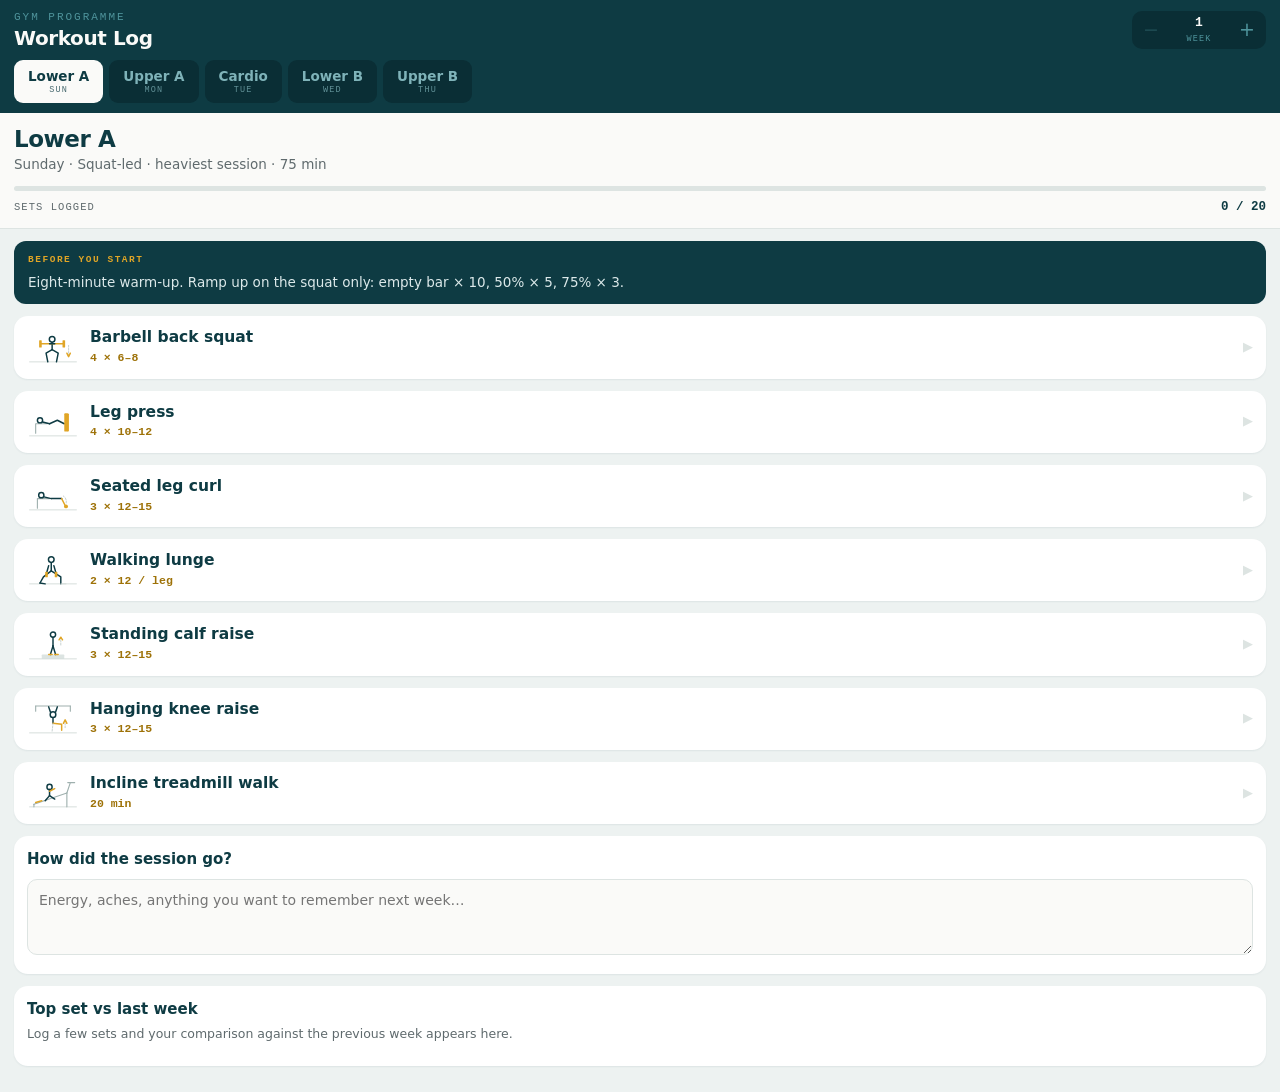
==== index.html @ a0405910 "Rename workout-log.html to index.html" ====
<!DOCTYPE html>
<html lang="en-GB">
<head>
<meta charset="utf-8">
<meta name="viewport" content="width=device-width,initial-scale=1,viewport-fit=cover,maximum-scale=1">
<meta name="theme-color" content="#0E3B43">
<title>Workout Log</title>
<style>
:root{
  --petrol:#0E3B43; --deep:#0A2E35; --mid:#1C5C66; --lt:#4F949C;
  --amber:#E0A526; --amberdp:#9E7208;
  --ink:#161A19; --slate:#5F6A6D; --paper:#FAFAF8; --card:#FFFFFF;
  --wash:#EDF2F1; --rule:#DDE4E2;
  --mono:ui-monospace,"SF Mono",Menlo,Consolas,monospace;
  --sans:system-ui,-apple-system,"Segoe UI",Roboto,sans-serif;
}
*{box-sizing:border-box;-webkit-tap-highlight-color:transparent}
html,body{margin:0;padding:0}
body{
  font-family:var(--sans); background:var(--wash); color:var(--ink);
  font-size:16px; line-height:1.45;
  padding-bottom:env(safe-area-inset-bottom);
}
button,input,textarea,select{font-family:inherit;font-size:inherit;color:inherit}
button{border:none;background:none;cursor:pointer}
:focus-visible{outline:2.5px solid var(--amber);outline-offset:2px;border-radius:4px}

/* ── top bar ───────────────────────────────────── */
.top{
  position:sticky;top:0;z-index:40;background:var(--petrol);color:var(--paper);
  padding:calc(env(safe-area-inset-top) + 10px) 14px 0;
}
.tr{display:flex;align-items:center;gap:10px;padding-bottom:10px}
.brand{flex:1;min-width:0}
.b1{font-size:11px;letter-spacing:.18em;text-transform:uppercase;color:var(--lt);font-family:var(--mono)}
.b2{font-weight:700;font-size:20px;letter-spacing:-.02em;line-height:1.15;margin-top:1px}
.wk{display:flex;align-items:center;gap:2px;background:var(--deep);border-radius:10px;padding:3px}
.wk button{width:32px;height:32px;color:var(--lt);font-size:19px;line-height:1;border-radius:7px}
.wk button:active{background:#123f47}
.wk button[disabled]{opacity:.28}
.wkn{min-width:60px;text-align:center;font-family:var(--mono);font-size:13px;font-weight:600;color:var(--paper)}
.wkn small{display:block;font-size:8.5px;letter-spacing:.14em;color:var(--lt);font-weight:400}

/* ── day tabs ──────────────────────────────────── */
.tabs{display:flex;gap:6px;overflow-x:auto;padding:0 0 10px;scrollbar-width:none}
.tabs::-webkit-scrollbar{display:none}
.tab{
  flex:0 0 auto;padding:8px 14px;border-radius:9px;background:var(--deep);
  color:#7FB3B9;font-size:13.5px;font-weight:600;white-space:nowrap;position:relative;
}
.tab .td{display:block;font-family:var(--mono);font-size:8.5px;letter-spacing:.14em;
  text-transform:uppercase;opacity:.75;font-weight:400;margin-top:1px}
.tab.on{background:var(--paper);color:var(--petrol)}
.tab .dot{position:absolute;top:6px;right:7px;width:6px;height:6px;border-radius:50%;background:var(--amber);display:none}
.tab.done .dot{display:block}
.tab.on.done .dot{background:var(--amberdp)}

/* ── session header ────────────────────────────── */
.shead{background:var(--paper);padding:14px 14px 12px;border-bottom:1px solid var(--rule)}
.sh1{font-weight:700;font-size:23px;letter-spacing:-.02em;color:var(--petrol);line-height:1.1}
.sh2{font-size:13.5px;color:var(--slate);margin-top:3px}
.bar{height:5px;background:var(--rule);border-radius:3px;margin-top:11px;overflow:hidden}
.bar i{display:block;height:100%;background:var(--amber);width:0;border-radius:3px;
  transition:width .3s ease}
.brow{display:flex;justify-content:space-between;align-items:baseline;margin-top:7px}
.bl{font-family:var(--mono);font-size:10.5px;letter-spacing:.1em;color:var(--slate);text-transform:uppercase}
.bv{font-family:var(--mono);font-size:12.5px;font-weight:600;color:var(--petrol)}

/* ── coach note ────────────────────────────────── */
.coach{margin:12px 14px 0;background:var(--petrol);color:#DCE9EA;border-radius:12px;
  padding:12px 14px;font-size:13.5px;line-height:1.5}
.coach b{display:block;font-family:var(--mono);font-size:9.5px;letter-spacing:.16em;
  text-transform:uppercase;color:var(--amber);margin-bottom:5px;font-weight:600}

/* ── exercise card ─────────────────────────────── */
.wrap{padding:12px 14px 26px}
.ex{background:var(--card);border-radius:14px;margin-bottom:12px;overflow:hidden;
  box-shadow:0 1px 2px rgba(14,59,67,.07)}
.exh{display:flex;align-items:center;gap:11px;padding:12px 13px}
.pic{flex:0 0 52px;height:36px}
.pic svg{width:52px;height:36px;display:block}
.exi{flex:1;min-width:0}
.exn{font-weight:600;font-size:15.5px;color:var(--petrol);line-height:1.2}
.exp{font-family:var(--mono);font-size:11.5px;color:var(--amberdp);margin-top:3px;font-weight:600}
.chev{flex:0 0 26px;text-align:right;color:var(--rule);font-size:13px;transition:transform .2s}
.ex.open .chev{transform:rotate(90deg);color:var(--lt)}
.exb{display:none;padding:0 13px 13px}
.ex.open .exb{display:block}
.cue{font-size:13px;color:var(--slate);line-height:1.45;padding:0 0 11px;
  border-top:1px solid var(--wash);padding-top:10px}

/* ── set rows ──────────────────────────────────── */
.set{display:flex;align-items:center;gap:8px;padding:5px 0}
.sn{flex:0 0 26px;font-family:var(--mono);font-size:12px;font-weight:600;color:var(--slate)}
.fld{flex:1;position:relative}
.fld input{
  width:100%;height:46px;border:1.5px solid var(--rule);border-radius:10px;
  background:var(--paper);padding:14px 8px 3px;font-family:var(--mono);
  font-size:17px;font-weight:600;text-align:center;color:var(--ink);
}
.fld input::placeholder{color:#BFC9C7;font-weight:400}
.fld input:focus{border-color:var(--mid);background:#fff;outline:none}
.fld label{position:absolute;top:4px;left:0;right:0;text-align:center;
  font-family:var(--mono);font-size:8.5px;letter-spacing:.13em;color:var(--slate);
  text-transform:uppercase;pointer-events:none}
.set.filled .fld input{border-color:var(--mid);background:#fff}
.tick{flex:0 0 30px;height:30px;border-radius:50%;border:1.5px solid var(--rule);
  display:flex;align-items:center;justify-content:center;font-size:14px;color:transparent}
.set.filled .tick{background:var(--amber);border-color:var(--amber);color:#4A3405}
.prev{font-family:var(--mono);font-size:10.5px;color:var(--slate);
  padding:2px 0 8px 34px;letter-spacing:.03em}
.prev span{color:var(--amberdp);font-weight:600}

/* ── per-exercise note ─────────────────────────── */
.note textarea{
  width:100%;min-height:44px;border:1.5px solid var(--rule);border-radius:10px;
  background:var(--paper);padding:9px 11px;font-size:14px;resize:vertical;line-height:1.4;
}
.note textarea:focus{border-color:var(--mid);background:#fff;outline:none}
.nlab{font-family:var(--mono);font-size:9px;letter-spacing:.14em;text-transform:uppercase;
  color:var(--slate);margin:9px 0 5px}

/* ── rest timer ────────────────────────────────── */
.rest{display:flex;align-items:center;gap:9px;margin-top:10px}
.rest button{
  flex:1;height:42px;border-radius:10px;background:var(--wash);color:var(--petrol);
  font-family:var(--mono);font-size:12.5px;font-weight:600;letter-spacing:.06em;
  display:flex;align-items:center;justify-content:center;gap:7px;
}
.rest button:active{background:var(--rule)}
.rest button.run{background:var(--petrol);color:var(--amber)}

/* ── session note ──────────────────────────────── */
.snote{background:var(--card);border-radius:14px;padding:13px;box-shadow:0 1px 2px rgba(14,59,67,.07)}
.snote h3{margin:0 0 8px;font-size:15px;font-weight:600;color:var(--petrol)}
.snote textarea{width:100%;min-height:76px;border:1.5px solid var(--rule);border-radius:10px;
  background:var(--paper);padding:10px 11px;font-size:14px;resize:vertical;line-height:1.45}
.snote textarea:focus{border-color:var(--mid);background:#fff;outline:none}

/* ── history ───────────────────────────────────── */
.hist{background:var(--card);border-radius:14px;padding:13px;margin-top:12px;
  box-shadow:0 1px 2px rgba(14,59,67,.07)}
.hist h3{margin:0 0 4px;font-size:15px;font-weight:600;color:var(--petrol)}
.hist p{margin:0 0 10px;font-size:12.5px;color:var(--slate)}
.hrow{display:flex;align-items:center;gap:9px;padding:7px 0;border-top:1px solid var(--wash);
  font-size:13.5px}
.hrow b{flex:1;font-weight:600;color:var(--petrol);font-size:13.5px}
.hv{font-family:var(--mono);font-size:12.5px;font-weight:600;color:var(--ink)}
.hd{font-family:var(--mono);font-size:10.5px;color:var(--slate);flex:0 0 44px;text-align:right}
.up{color:#1E7A3E}.down{color:#A8323C}

/* ── toast + status ────────────────────────────── */
.toast{position:fixed;left:50%;transform:translateX(-50%) translateY(80px);
  bottom:calc(env(safe-area-inset-bottom) + 18px);background:var(--petrol);color:var(--paper);
  padding:10px 18px;border-radius:22px;font-size:13.5px;font-weight:500;z-index:90;
  opacity:0;transition:transform .25s,opacity .25s;pointer-events:none;
  box-shadow:0 4px 16px rgba(10,46,53,.28)}
.toast.on{transform:translateX(-50%) translateY(0);opacity:1}
.err{background:#8C2B33}

.empty{text-align:center;padding:26px 16px;color:var(--slate);font-size:13.5px}
.spin{display:inline-block;width:15px;height:15px;border:2px solid var(--rule);
  border-top-color:var(--mid);border-radius:50%;animation:sp .7s linear infinite;
  vertical-align:-3px;margin-right:7px}
@keyframes sp{to{transform:rotate(360deg)}}
@media (prefers-reduced-motion:reduce){*{animation:none!important;transition:none!important}}
</style>
</head>
<body>

<div class="top">
  <div class="tr">
    <div class="brand">
      <div class="b1">Gym Programme</div>
      <div class="b2">Workout Log</div>
    </div>
    <div class="wk">
      <button id="wkDown" aria-label="Previous week">−</button>
      <div class="wkn"><span id="wkNum">1</span><small>WEEK</small></div>
      <button id="wkUp" aria-label="Next week">+</button>
    </div>
  </div>
  <div class="tabs" id="tabs"></div>
</div>

<div class="shead">
  <div class="sh1" id="shTitle">—</div>
  <div class="sh2" id="shSub"></div>
  <div class="bar"><i id="barFill"></i></div>
  <div class="brow"><span class="bl" id="barLab">Sets logged</span><span class="bv" id="barVal">0 / 0</span></div>
</div>

<div class="coach" id="coach"><b>Before you start</b><span id="coachTxt"></span></div>

<div class="wrap">
  <div id="list"><div class="empty"><span class="spin"></span>Loading your log…</div></div>
  <div class="snote">
    <h3>How did the session go?</h3>
    <textarea id="sessNote" placeholder="Energy, aches, anything you want to remember next week…"></textarea>
  </div>
  <div class="hist" id="hist"></div>
</div>

<div class="toast" id="toast"></div>

<script>
const DATA = {"days": [{"id": "lowerA", "tab": "Lower A", "day": "Sunday", "sub": "Squat-led \u00b7 heaviest session", "mins": 75, "ex": [["back_squat", "Barbell back squat", "4 \u00d7 6\u20138", 4, 150, "Bar on rear shoulders. Brace before you unrack. Two seconds down."], ["leg_press", "Leg press", "4 \u00d7 10\u201312", 4, 120, "Feet mid-platform. Lower back stays on the pad."], ["seated_leg_curl", "Seated leg curl", "3 \u00d7 12\u201315", 3, 75, "Squeeze at the bottom, three seconds back."], ["walking_lunge", "Walking lunge", "2 \u00d7 12 / leg", 2, 90, "Long stride, push through the front heel."], ["standing_calf", "Standing calf raise", "3 \u00d7 12\u201315", 3, 60, "Full stretch, two-second pause at the top."], ["hanging_knee", "Hanging knee raise", "3 \u00d7 12\u201315", 3, 60, "No swinging. Curl the pelvis up."], ["treadmill", "Incline treadmill walk", "20 min", 1, 0, "5.5 km/h at 10\u201312%. Hands off the rails."]], "notes": "Eight-minute warm-up. Ramp up on the squat only: empty bar \u00d7 10, 50% \u00d7 5, 75% \u00d7 3."}, {"id": "upperA", "tab": "Upper A", "day": "Monday", "sub": "Horizontal press and pull", "mins": 70, "ex": [["bench_press", "Barbell bench press", "4 \u00d7 6\u20138", 4, 150, "Shoulder blades back and down. Bar to the lower chest."], ["chest_row", "Chest-supported row", "4 \u00d7 8\u201310", 4, 120, "Chest stays on the pad. Pull to the lower ribs."], ["lat_pulldown", "Lat pulldown", "3 \u00d7 10\u201312", 3, 90, "Drive the elbows down and back."], ["db_press", "Seated dumbbell press", "3 \u00d7 10\u201312", 3, 90, "Back supported. No arching to get it up."], ["lateral_raise", "Dumbbell lateral raise", "3 \u00d7 12\u201315", 3, 60, "Light and slow. Stop at shoulder height."], ["pushdown", "Cable triceps pushdown", "3 \u00d7 12\u201315", 3, 60, "Elbows pinned to your sides."], ["ab_crunch", "Machine ab crunch", "3 \u00d7 15", 3, 60, "Curl the spine, do not hinge at the hips."], ["treadmill", "Incline treadmill walk", "20 min", 1, 0, "Same as every lifting day."]], "notes": "Warm the shoulders properly: band pull-aparts and dislocates before you touch the bar."}, {"id": "cardio", "tab": "Cardio", "day": "Tuesday", "sub": "No lifting \u00b7 keep it easy", "mins": 45, "ex": [["treadmill", "Incline walk \u2014 the default", "45 min", 1, 0, "5.5 km/h at 12%. Conversational the whole way."], ["stairs", "Stair climber", "30 min", 1, 0, "Steady. Use it when you are short of time."], ["bike", "Stationary bike", "45 min", 1, 0, "Gentlest on the joints."], ["rower", "Rowing intervals", "10 \u00d7 250 m", 10, 90, "Skip this one in weeks 5 and 8."], ["walk", "Indoor walking \u2014 fallback", "45 min", 1, 0, "If you cannot get to the gym, do not skip the day."]], "notes": "Log only the one you did. You should be able to hold a conversation throughout."}, {"id": "lowerB", "tab": "Lower B", "day": "Wednesday", "sub": "Machine-led \u00b7 easier on the back", "mins": 75, "ex": [["hack_squat", "Hack squat", "4 \u00d7 8\u201310", 4, 150, "Deep but controlled. Leg press if no hack squat."], ["back_extension", "45\u00b0 back extension", "3 \u00d7 12\u201315", 3, 120, "Hold a plate once bodyweight is easy."], ["pull_through", "Cable pull-through", "3 \u00d7 12\u201315", 3, 90, "Hips back, then snap forward. Your main hinge."], ["reverse_lunge", "Dumbbell reverse lunge", "3 \u00d7 10 / leg", 3, 90, "Step backwards. Easier on the knees."], ["leg_extension", "Leg extension", "3 \u00d7 12\u201315", 3, 75, "One-second pause at the top."], ["seated_calf", "Seated calf raise", "3 \u00d7 15\u201320", 3, 60, "Slow at both ends."], ["cable_crunch", "Cable crunch", "3 \u00d7 15", 3, 60, "Curl down. Do not pull with the arms."], ["treadmill", "Incline treadmill walk", "20 min", 1, 0, "Same protocol."]], "notes": "Exercises 2 and 3 carry all your hip-hinge work now. Do not skip them."}, {"id": "upperB", "tab": "Upper B", "day": "Thursday", "sub": "Vertical press and pull, plus arms", "mins": 70, "ex": [["ohp", "Standing overhead press", "4 \u00d7 6\u20138", 4, 150, "Glutes tight, ribs down. Head through at the top."], ["lat_pulldown", "Lat pulldown, wide grip", "4 \u00d7 8\u201310", 4, 120, "Wider than Monday. Full stretch at the top."], ["incline_press", "Incline dumbbell press", "3 \u00d7 10\u201312", 3, 90, "Bench at 30\u00b0, no steeper."], ["cable_row", "Seated cable row", "3 \u00d7 10\u201312", 3, 90, "Chest up, no rocking. Pull to the navel."], ["rear_delt", "Dumbbell rear delt fly", "3 \u00d7 15\u201320", 3, 60, "Light. The best thing here for a desk job."], ["db_curl", "Dumbbell curl", "3 \u00d7 10\u201312", 3, 60, "No swinging. Control the lowering."], ["hanging_knee", "Hanging knee raise", "3 \u00d7 12\u201315", 3, 60, "Straps if your grip fails first."], ["treadmill", "Incline treadmill walk", "20 min", 1, 0, "Last twenty minutes of the week."]], "notes": "The overhead press is the least forgiving lift here if you go into it cold."}], "glyphs": {"ab_crunch": "<svg viewBox=\"0 0 120 80\" xmlns=\"http://www.w3.org/2000/svg\" class=\"ill\"><style>.bd{fill:none;stroke:#0E3B43;stroke-width:3.4;stroke-linecap:round;stroke-linejoin:round}.am{fill:none;stroke:#E0A526;stroke-width:3.4;stroke-linecap:round;stroke-linejoin:round}.am-f{fill:#E0A526;stroke:none}.eq{fill:none;stroke:#9FB0AE;stroke-width:2.6;stroke-linecap:round;stroke-linejoin:round}.eq-f{fill:#DCE4E2;stroke:none}.gnd{fill:none;stroke:#CFD8D6;stroke-width:2;stroke-linecap:round}.dsh{fill:none;stroke:#B9C6C4;stroke-width:1.8;stroke-dasharray:4 3;stroke-linecap:round}</style><line x1=\"6\" y1=\"72\" x2=\"114\" y2=\"72\" class=\"gnd\"/>\n<path d=\"M30 72 L30 50 L58 50\" class=\"eq\"/>\n<path d=\"M30 50 L30 22\" class=\"eq\"/>\n<rect x=\"24\" y=\"18\" width=\"24\" height=\"8\" rx=\"2\" class=\"eq-f\"/>\n<circle cx=\"46\" cy=\"36\" r=\"6.5\" class=\"bd\"/>\n<path d=\"M46 26 L44 22\" class=\"bd\"/>\n<path d=\"M50 41 L62 50\" class=\"bd\"/>\n<path d=\"M62 50 L80 50 L80 68\" class=\"bd\"/>\n<path d=\"M64 28 A22 22 0 0 1 54 46\" class=\"dsh\"/>\n<path d=\"M58 24 L62 30 L56 32\" class=\"am\"/></svg>", "back_extension": "<svg viewBox=\"0 0 120 80\" xmlns=\"http://www.w3.org/2000/svg\" class=\"ill\"><style>.bd{fill:none;stroke:#0E3B43;stroke-width:3.4;stroke-linecap:round;stroke-linejoin:round}.am{fill:none;stroke:#E0A526;stroke-width:3.4;stroke-linecap:round;stroke-linejoin:round}.am-f{fill:#E0A526;stroke:none}.eq{fill:none;stroke:#9FB0AE;stroke-width:2.6;stroke-linecap:round;stroke-linejoin:round}.eq-f{fill:#DCE4E2;stroke:none}.gnd{fill:none;stroke:#CFD8D6;stroke-width:2;stroke-linecap:round}.dsh{fill:none;stroke:#B9C6C4;stroke-width:1.8;stroke-dasharray:4 3;stroke-linecap:round}</style><line x1=\"6\" y1=\"72\" x2=\"114\" y2=\"72\" class=\"gnd\"/>\n<path d=\"M40 70 L40 48\" class=\"eq\"/><path d=\"M74 70 L74 40\" class=\"eq\"/>\n<rect x=\"64\" y=\"34\" width=\"20\" height=\"8\" rx=\"2\" class=\"eq-f\"/>\n<path d=\"M36 46 L44 46\" class=\"eq\"/>\n<circle cx=\"26\" cy=\"52\" r=\"6\" class=\"bd\"/>\n<path d=\"M32 50 L60 40 L80 34\" class=\"bd\"/>\n<path d=\"M80 34 L92 52 L92 68\" class=\"bd\"/>\n<path d=\"M30 62 A26 20 0 0 1 62 42\" class=\"dsh\"/></svg>", "back_squat": "<svg viewBox=\"0 0 120 80\" xmlns=\"http://www.w3.org/2000/svg\" class=\"ill\"><style>.bd{fill:none;stroke:#0E3B43;stroke-width:3.4;stroke-linecap:round;stroke-linejoin:round}.am{fill:none;stroke:#E0A526;stroke-width:3.4;stroke-linecap:round;stroke-linejoin:round}.am-f{fill:#E0A526;stroke:none}.eq{fill:none;stroke:#9FB0AE;stroke-width:2.6;stroke-linecap:round;stroke-linejoin:round}.eq-f{fill:#DCE4E2;stroke:none}.gnd{fill:none;stroke:#CFD8D6;stroke-width:2;stroke-linecap:round}.dsh{fill:none;stroke:#B9C6C4;stroke-width:1.8;stroke-dasharray:4 3;stroke-linecap:round}</style><line x1=\"6\" y1=\"72\" x2=\"114\" y2=\"72\" class=\"gnd\"/>\n<circle cx=\"58\" cy=\"20\" r=\"6.5\" class=\"bd\"/>\n<path d=\"M58 27 L58 44\" class=\"bd\"/>\n<path d=\"M58 44 L44 52 L48 72\" class=\"bd\"/>\n<path d=\"M58 44 L72 52 L68 72\" class=\"bd\"/>\n<line x1=\"32\" y1=\"30\" x2=\"84\" y2=\"30\" class=\"am\"/>\n<rect x=\"28\" y=\"22\" width=\"6\" height=\"17\" rx=\"1.5\" class=\"am-f\"/>\n<rect x=\"82\" y=\"22\" width=\"6\" height=\"17\" rx=\"1.5\" class=\"am-f\"/>\n<path d=\"M52 30 L64 30\" class=\"bd\"/>\n<path d=\"M96 34 L96 58\" class=\"dsh\"/>\n<path d=\"M92 52 L96 60 L100 52\" class=\"am\"/></svg>", "bench_press": "<svg viewBox=\"0 0 120 80\" xmlns=\"http://www.w3.org/2000/svg\" class=\"ill\"><style>.bd{fill:none;stroke:#0E3B43;stroke-width:3.4;stroke-linecap:round;stroke-linejoin:round}.am{fill:none;stroke:#E0A526;stroke-width:3.4;stroke-linecap:round;stroke-linejoin:round}.am-f{fill:#E0A526;stroke:none}.eq{fill:none;stroke:#9FB0AE;stroke-width:2.6;stroke-linecap:round;stroke-linejoin:round}.eq-f{fill:#DCE4E2;stroke:none}.gnd{fill:none;stroke:#CFD8D6;stroke-width:2;stroke-linecap:round}.dsh{fill:none;stroke:#B9C6C4;stroke-width:1.8;stroke-dasharray:4 3;stroke-linecap:round}</style><line x1=\"6\" y1=\"72\" x2=\"114\" y2=\"72\" class=\"gnd\"/>\n<rect x=\"30\" y=\"50\" width=\"62\" height=\"8\" rx=\"2\" class=\"eq-f\"/>\n<path d=\"M44 58 L44 72\" class=\"eq\"/><path d=\"M82 58 L82 72\" class=\"eq\"/>\n<circle cx=\"34\" cy=\"45\" r=\"6\" class=\"bd\"/>\n<path d=\"M40 50 L86 50\" class=\"bd\"/>\n<path d=\"M52 50 L52 30\" class=\"bd\"/><path d=\"M68 50 L68 30\" class=\"bd\"/>\n<line x1=\"34\" y1=\"28\" x2=\"86\" y2=\"28\" class=\"am\"/>\n<rect x=\"30\" y=\"20\" width=\"6\" height=\"16\" rx=\"1.5\" class=\"am-f\"/>\n<rect x=\"84\" y=\"20\" width=\"6\" height=\"16\" rx=\"1.5\" class=\"am-f\"/></svg>", "bike": "<svg viewBox=\"0 0 120 80\" xmlns=\"http://www.w3.org/2000/svg\" class=\"ill\"><style>.bd{fill:none;stroke:#0E3B43;stroke-width:3.4;stroke-linecap:round;stroke-linejoin:round}.am{fill:none;stroke:#E0A526;stroke-width:3.4;stroke-linecap:round;stroke-linejoin:round}.am-f{fill:#E0A526;stroke:none}.eq{fill:none;stroke:#9FB0AE;stroke-width:2.6;stroke-linecap:round;stroke-linejoin:round}.eq-f{fill:#DCE4E2;stroke:none}.gnd{fill:none;stroke:#CFD8D6;stroke-width:2;stroke-linecap:round}.dsh{fill:none;stroke:#B9C6C4;stroke-width:1.8;stroke-dasharray:4 3;stroke-linecap:round}</style><line x1=\"6\" y1=\"72\" x2=\"114\" y2=\"72\" class=\"gnd\"/>\n<circle cx=\"30\" cy=\"56\" r=\"14\" class=\"eq\"/>\n<circle cx=\"92\" cy=\"56\" r=\"10\" class=\"eq\"/>\n<path d=\"M30 56 L60 56 L92 56\" class=\"eq\"/>\n<path d=\"M60 56 L66 32\" class=\"eq\"/>\n<line x1=\"54\" y1=\"30\" x2=\"78\" y2=\"30\" class=\"eq\"/>\n<rect x=\"50\" y=\"34\" width=\"18\" height=\"6\" rx=\"2\" class=\"eq-f\"/>\n<circle cx=\"56\" cy=\"18\" r=\"6.5\" class=\"bd\"/>\n<path d=\"M56 25 L59 36\" class=\"bd\"/>\n<path d=\"M59 36 L48 52\" class=\"am\"/>\n<path d=\"M59 36 L70 46\" class=\"bd\"/>\n<path d=\"M58 24 L74 30\" class=\"bd\"/></svg>", "cable_crunch": "<svg viewBox=\"0 0 120 80\" xmlns=\"http://www.w3.org/2000/svg\" class=\"ill\"><style>.bd{fill:none;stroke:#0E3B43;stroke-width:3.4;stroke-linecap:round;stroke-linejoin:round}.am{fill:none;stroke:#E0A526;stroke-width:3.4;stroke-linecap:round;stroke-linejoin:round}.am-f{fill:#E0A526;stroke:none}.eq{fill:none;stroke:#9FB0AE;stroke-width:2.6;stroke-linecap:round;stroke-linejoin:round}.eq-f{fill:#DCE4E2;stroke:none}.gnd{fill:none;stroke:#CFD8D6;stroke-width:2;stroke-linecap:round}.dsh{fill:none;stroke:#B9C6C4;stroke-width:1.8;stroke-dasharray:4 3;stroke-linecap:round}</style><line x1=\"6\" y1=\"72\" x2=\"114\" y2=\"72\" class=\"gnd\"/>\n<path d=\"M96 6 L96 72\" class=\"eq\"/>\n<line x1=\"96\" y1=\"12\" x2=\"62\" y2=\"12\" class=\"eq\"/>\n<line x1=\"62\" y1=\"12\" x2=\"58\" y2=\"26\" class=\"am\"/>\n<circle cx=\"50\" cy=\"32\" r=\"6\" class=\"bd\"/>\n<path d=\"M54 28 L58 26\" class=\"bd\"/>\n<path d=\"M50 38 L52 54\" class=\"bd\"/>\n<path d=\"M52 54 L38 60 L34 70\" class=\"bd\"/>\n<path d=\"M52 54 L70 60 L70 70\" class=\"bd\"/>\n<path d=\"M38 34 A20 20 0 0 1 46 50\" class=\"dsh\"/></svg>", "cable_row": "<svg viewBox=\"0 0 120 80\" xmlns=\"http://www.w3.org/2000/svg\" class=\"ill\"><style>.bd{fill:none;stroke:#0E3B43;stroke-width:3.4;stroke-linecap:round;stroke-linejoin:round}.am{fill:none;stroke:#E0A526;stroke-width:3.4;stroke-linecap:round;stroke-linejoin:round}.am-f{fill:#E0A526;stroke:none}.eq{fill:none;stroke:#9FB0AE;stroke-width:2.6;stroke-linecap:round;stroke-linejoin:round}.eq-f{fill:#DCE4E2;stroke:none}.gnd{fill:none;stroke:#CFD8D6;stroke-width:2;stroke-linecap:round}.dsh{fill:none;stroke:#B9C6C4;stroke-width:1.8;stroke-dasharray:4 3;stroke-linecap:round}</style><line x1=\"6\" y1=\"72\" x2=\"114\" y2=\"72\" class=\"gnd\"/>\n<path d=\"M104 22 L104 72\" class=\"eq\"/>\n<line x1=\"70\" y1=\"40\" x2=\"104\" y2=\"40\" class=\"am\"/>\n<circle cx=\"44\" cy=\"30\" r=\"6\" class=\"bd\"/>\n<path d=\"M44 36 L44 52\" class=\"bd\"/>\n<path d=\"M44 52 L66 52 L66 66\" class=\"bd\"/>\n<path d=\"M48 40 L70 40\" class=\"bd\"/>\n<path d=\"M34 60 L74 60\" class=\"eq\"/>\n<path d=\"M84 30 L92 30\" class=\"dsh\"/></svg>", "chest_row": "<svg viewBox=\"0 0 120 80\" xmlns=\"http://www.w3.org/2000/svg\" class=\"ill\"><style>.bd{fill:none;stroke:#0E3B43;stroke-width:3.4;stroke-linecap:round;stroke-linejoin:round}.am{fill:none;stroke:#E0A526;stroke-width:3.4;stroke-linecap:round;stroke-linejoin:round}.am-f{fill:#E0A526;stroke:none}.eq{fill:none;stroke:#9FB0AE;stroke-width:2.6;stroke-linecap:round;stroke-linejoin:round}.eq-f{fill:#DCE4E2;stroke:none}.gnd{fill:none;stroke:#CFD8D6;stroke-width:2;stroke-linecap:round}.dsh{fill:none;stroke:#B9C6C4;stroke-width:1.8;stroke-dasharray:4 3;stroke-linecap:round}</style><line x1=\"6\" y1=\"72\" x2=\"114\" y2=\"72\" class=\"gnd\"/>\n<path d=\"M22 72 L44 30\" class=\"eq\"/>\n<path d=\"M28 68 L52 34\" class=\"eq\"/>\n<circle cx=\"50\" cy=\"26\" r=\"6.5\" class=\"bd\"/>\n<path d=\"M48 33 L38 58 L38 72\" class=\"bd\"/>\n<path d=\"M54 34 L78 42\" class=\"am\"/>\n<path d=\"M54 42 L78 50\" class=\"am\"/>\n<line x1=\"78\" y1=\"38\" x2=\"78\" y2=\"54\" class=\"am\"/>\n<path d=\"M92 44 L84 44\" class=\"dsh\"/>\n<path d=\"M88 40 L82 46 L88 52\" class=\"am\"/></svg>", "db_curl": "<svg viewBox=\"0 0 120 80\" xmlns=\"http://www.w3.org/2000/svg\" class=\"ill\"><style>.bd{fill:none;stroke:#0E3B43;stroke-width:3.4;stroke-linecap:round;stroke-linejoin:round}.am{fill:none;stroke:#E0A526;stroke-width:3.4;stroke-linecap:round;stroke-linejoin:round}.am-f{fill:#E0A526;stroke:none}.eq{fill:none;stroke:#9FB0AE;stroke-width:2.6;stroke-linecap:round;stroke-linejoin:round}.eq-f{fill:#DCE4E2;stroke:none}.gnd{fill:none;stroke:#CFD8D6;stroke-width:2;stroke-linecap:round}.dsh{fill:none;stroke:#B9C6C4;stroke-width:1.8;stroke-dasharray:4 3;stroke-linecap:round}</style><line x1=\"6\" y1=\"72\" x2=\"114\" y2=\"72\" class=\"gnd\"/>\n<circle cx=\"60\" cy=\"18\" r=\"6\" class=\"bd\"/>\n<path d=\"M60 24 L60 48\" class=\"bd\"/>\n<path d=\"M60 48 L52 70\" class=\"bd\"/><path d=\"M60 48 L68 70\" class=\"bd\"/>\n<path d=\"M56 28 L46 42\" class=\"bd\"/><path d=\"M64 28 L74 42\" class=\"bd\"/>\n<path d=\"M46 42 L50 30\" class=\"am\"/><path d=\"M74 42 L70 30\" class=\"am\"/>\n<rect x=\"45\" y=\"22\" width=\"6\" height=\"12\" rx=\"1.5\" class=\"am-f\"/>\n<rect x=\"69\" y=\"22\" width=\"6\" height=\"12\" rx=\"1.5\" class=\"am-f\"/>\n<path d=\"M40 44 A16 16 0 0 1 48 30\" class=\"dsh\"/></svg>", "db_press": "<svg viewBox=\"0 0 120 80\" xmlns=\"http://www.w3.org/2000/svg\" class=\"ill\"><style>.bd{fill:none;stroke:#0E3B43;stroke-width:3.4;stroke-linecap:round;stroke-linejoin:round}.am{fill:none;stroke:#E0A526;stroke-width:3.4;stroke-linecap:round;stroke-linejoin:round}.am-f{fill:#E0A526;stroke:none}.eq{fill:none;stroke:#9FB0AE;stroke-width:2.6;stroke-linecap:round;stroke-linejoin:round}.eq-f{fill:#DCE4E2;stroke:none}.gnd{fill:none;stroke:#CFD8D6;stroke-width:2;stroke-linecap:round}.dsh{fill:none;stroke:#B9C6C4;stroke-width:1.8;stroke-dasharray:4 3;stroke-linecap:round}</style><line x1=\"6\" y1=\"72\" x2=\"114\" y2=\"72\" class=\"gnd\"/>\n<path d=\"M50 70 L50 44\" class=\"eq\"/><path d=\"M50 44 L50 26\" class=\"eq\"/>\n<path d=\"M42 70 L62 70\" class=\"eq\"/>\n<circle cx=\"58\" cy=\"30\" r=\"6\" class=\"bd\"/>\n<path d=\"M58 36 L58 54\" class=\"bd\"/>\n<path d=\"M58 54 L70 62 L70 70\" class=\"bd\"/>\n<path d=\"M54 36 L42 22\" class=\"bd\"/><path d=\"M62 36 L74 22\" class=\"bd\"/>\n<rect x=\"34\" y=\"14\" width=\"6\" height=\"14\" rx=\"1.5\" class=\"am-f\"/>\n<rect x=\"76\" y=\"14\" width=\"6\" height=\"14\" rx=\"1.5\" class=\"am-f\"/>\n<path d=\"M40 10 L40 4\" class=\"dsh\"/><path d=\"M76 10 L76 4\" class=\"dsh\"/></svg>", "hack_squat": "<svg viewBox=\"0 0 120 80\" xmlns=\"http://www.w3.org/2000/svg\" class=\"ill\"><style>.bd{fill:none;stroke:#0E3B43;stroke-width:3.4;stroke-linecap:round;stroke-linejoin:round}.am{fill:none;stroke:#E0A526;stroke-width:3.4;stroke-linecap:round;stroke-linejoin:round}.am-f{fill:#E0A526;stroke:none}.eq{fill:none;stroke:#9FB0AE;stroke-width:2.6;stroke-linecap:round;stroke-linejoin:round}.eq-f{fill:#DCE4E2;stroke:none}.gnd{fill:none;stroke:#CFD8D6;stroke-width:2;stroke-linecap:round}.dsh{fill:none;stroke:#B9C6C4;stroke-width:1.8;stroke-dasharray:4 3;stroke-linecap:round}</style><line x1=\"6\" y1=\"72\" x2=\"114\" y2=\"72\" class=\"gnd\"/>\n<path d=\"M18 68 L86 24\" class=\"eq\"/>\n<rect x=\"70\" y=\"10\" width=\"24\" height=\"9\" rx=\"2\" transform=\"rotate(-33 82 15)\" class=\"am-f\"/>\n<circle cx=\"46\" cy=\"42\" r=\"6\" class=\"bd\"/>\n<path d=\"M50 47 L62 54\" class=\"bd\"/>\n<path d=\"M62 54 L58 68 L40 68\" class=\"bd\"/>\n<path d=\"M62 54 L66 66\" class=\"bd\"/></svg>", "hanging_knee": "<svg viewBox=\"0 0 120 80\" xmlns=\"http://www.w3.org/2000/svg\" class=\"ill\"><style>.bd{fill:none;stroke:#0E3B43;stroke-width:3.4;stroke-linecap:round;stroke-linejoin:round}.am{fill:none;stroke:#E0A526;stroke-width:3.4;stroke-linecap:round;stroke-linejoin:round}.am-f{fill:#E0A526;stroke:none}.eq{fill:none;stroke:#9FB0AE;stroke-width:2.6;stroke-linecap:round;stroke-linejoin:round}.eq-f{fill:#DCE4E2;stroke:none}.gnd{fill:none;stroke:#CFD8D6;stroke-width:2;stroke-linecap:round}.dsh{fill:none;stroke:#B9C6C4;stroke-width:1.8;stroke-dasharray:4 3;stroke-linecap:round}</style><line x1=\"6\" y1=\"72\" x2=\"114\" y2=\"72\" class=\"gnd\"/>\n<line x1=\"20\" y1=\"10\" x2=\"100\" y2=\"10\" class=\"eq\"/>\n<path d=\"M20 10 L20 22\" class=\"eq\"/><path d=\"M100 10 L100 22\" class=\"eq\"/>\n<path d=\"M50 12 L54 24\" class=\"bd\"/><path d=\"M70 12 L66 24\" class=\"bd\"/>\n<circle cx=\"60\" cy=\"30\" r=\"6.5\" class=\"bd\"/>\n<path d=\"M60 37 L60 50\" class=\"bd\"/>\n<path d=\"M60 50 L80 52 L80 66\" class=\"am\"/>\n<path d=\"M60 50 L58 68\" class=\"dsh\"/>\n<path d=\"M88 60 L88 44\" class=\"dsh\"/>\n<path d=\"M84 50 L88 42 L92 50\" class=\"am\"/></svg>", "incline_press": "<svg viewBox=\"0 0 120 80\" xmlns=\"http://www.w3.org/2000/svg\" class=\"ill\"><style>.bd{fill:none;stroke:#0E3B43;stroke-width:3.4;stroke-linecap:round;stroke-linejoin:round}.am{fill:none;stroke:#E0A526;stroke-width:3.4;stroke-linecap:round;stroke-linejoin:round}.am-f{fill:#E0A526;stroke:none}.eq{fill:none;stroke:#9FB0AE;stroke-width:2.6;stroke-linecap:round;stroke-linejoin:round}.eq-f{fill:#DCE4E2;stroke:none}.gnd{fill:none;stroke:#CFD8D6;stroke-width:2;stroke-linecap:round}.dsh{fill:none;stroke:#B9C6C4;stroke-width:1.8;stroke-dasharray:4 3;stroke-linecap:round}</style><line x1=\"6\" y1=\"72\" x2=\"114\" y2=\"72\" class=\"gnd\"/>\n<path d=\"M24 72 L24 54\" class=\"eq\"/>\n<path d=\"M22 54 L58 26\" class=\"eq\"/>\n<path d=\"M30 62 L64 34\" class=\"eq\"/>\n<circle cx=\"58\" cy=\"24\" r=\"6.5\" class=\"bd\"/>\n<path d=\"M54 30 L38 60 L38 72\" class=\"bd\"/>\n<path d=\"M58 32 L76 22\" class=\"bd\"/>\n<path d=\"M54 38 L74 32\" class=\"bd\"/>\n<rect x=\"76\" y=\"12\" width=\"6\" height=\"14\" rx=\"1.5\" class=\"am-f\"/>\n<rect x=\"74\" y=\"26\" width=\"6\" height=\"14\" rx=\"1.5\" class=\"am-f\"/>\n<path d=\"M92 20 L92 8\" class=\"dsh\"/>\n<path d=\"M88 14 L92 6 L96 14\" class=\"am\"/></svg>", "lat_pulldown": "<svg viewBox=\"0 0 120 80\" xmlns=\"http://www.w3.org/2000/svg\" class=\"ill\"><style>.bd{fill:none;stroke:#0E3B43;stroke-width:3.4;stroke-linecap:round;stroke-linejoin:round}.am{fill:none;stroke:#E0A526;stroke-width:3.4;stroke-linecap:round;stroke-linejoin:round}.am-f{fill:#E0A526;stroke:none}.eq{fill:none;stroke:#9FB0AE;stroke-width:2.6;stroke-linecap:round;stroke-linejoin:round}.eq-f{fill:#DCE4E2;stroke:none}.gnd{fill:none;stroke:#CFD8D6;stroke-width:2;stroke-linecap:round}.dsh{fill:none;stroke:#B9C6C4;stroke-width:1.8;stroke-dasharray:4 3;stroke-linecap:round}</style><line x1=\"6\" y1=\"72\" x2=\"114\" y2=\"72\" class=\"gnd\"/>\n<path d=\"M18 8 L18 72\" class=\"eq\"/>\n<line x1=\"18\" y1=\"14\" x2=\"60\" y2=\"14\" class=\"eq\"/>\n<line x1=\"60\" y1=\"14\" x2=\"60\" y2=\"26\" class=\"am\"/>\n<line x1=\"40\" y1=\"26\" x2=\"80\" y2=\"26\" class=\"am\"/>\n<circle cx=\"60\" cy=\"38\" r=\"6\" class=\"bd\"/>\n<path d=\"M56 33 L44 26\" class=\"bd\"/><path d=\"M64 33 L76 26\" class=\"bd\"/>\n<path d=\"M60 44 L60 58\" class=\"bd\"/>\n<path d=\"M60 58 L48 58 L48 70\" class=\"bd\"/>\n<path d=\"M60 58 L74 58\" class=\"bd\"/>\n<path d=\"M42 62 L74 62\" class=\"eq\"/></svg>", "lateral_raise": "<svg viewBox=\"0 0 120 80\" xmlns=\"http://www.w3.org/2000/svg\" class=\"ill\"><style>.bd{fill:none;stroke:#0E3B43;stroke-width:3.4;stroke-linecap:round;stroke-linejoin:round}.am{fill:none;stroke:#E0A526;stroke-width:3.4;stroke-linecap:round;stroke-linejoin:round}.am-f{fill:#E0A526;stroke:none}.eq{fill:none;stroke:#9FB0AE;stroke-width:2.6;stroke-linecap:round;stroke-linejoin:round}.eq-f{fill:#DCE4E2;stroke:none}.gnd{fill:none;stroke:#CFD8D6;stroke-width:2;stroke-linecap:round}.dsh{fill:none;stroke:#B9C6C4;stroke-width:1.8;stroke-dasharray:4 3;stroke-linecap:round}</style><line x1=\"6\" y1=\"72\" x2=\"114\" y2=\"72\" class=\"gnd\"/>\n<circle cx=\"60\" cy=\"18\" r=\"6\" class=\"bd\"/>\n<path d=\"M60 24 L60 46\" class=\"bd\"/>\n<path d=\"M60 46 L52 68\" class=\"bd\"/><path d=\"M60 46 L68 68\" class=\"bd\"/>\n<path d=\"M56 30 L32 30\" class=\"am\"/><path d=\"M64 30 L88 30\" class=\"am\"/>\n<rect x=\"24\" y=\"24\" width=\"6\" height=\"13\" rx=\"1.5\" class=\"am-f\"/>\n<rect x=\"90\" y=\"24\" width=\"6\" height=\"13\" rx=\"1.5\" class=\"am-f\"/>\n<path d=\"M30 46 A24 20 0 0 1 30 34\" class=\"dsh\"/>\n<path d=\"M90 46 A24 20 0 0 0 90 34\" class=\"dsh\"/></svg>", "leg_extension": "<svg viewBox=\"0 0 120 80\" xmlns=\"http://www.w3.org/2000/svg\" class=\"ill\"><style>.bd{fill:none;stroke:#0E3B43;stroke-width:3.4;stroke-linecap:round;stroke-linejoin:round}.am{fill:none;stroke:#E0A526;stroke-width:3.4;stroke-linecap:round;stroke-linejoin:round}.am-f{fill:#E0A526;stroke:none}.eq{fill:none;stroke:#9FB0AE;stroke-width:2.6;stroke-linecap:round;stroke-linejoin:round}.eq-f{fill:#DCE4E2;stroke:none}.gnd{fill:none;stroke:#CFD8D6;stroke-width:2;stroke-linecap:round}.dsh{fill:none;stroke:#B9C6C4;stroke-width:1.8;stroke-dasharray:4 3;stroke-linecap:round}</style><line x1=\"6\" y1=\"72\" x2=\"114\" y2=\"72\" class=\"gnd\"/>\n<path d=\"M24 68 L24 44 L50 44\" class=\"eq\"/>\n<path d=\"M24 44 L24 26\" class=\"eq\"/>\n<circle cx=\"33\" cy=\"34\" r=\"6\" class=\"bd\"/>\n<path d=\"M39 38 L54 44\" class=\"bd\"/>\n<path d=\"M54 44 L66 56\" class=\"bd\"/>\n<path d=\"M66 56 L90 46\" class=\"am\"/>\n<circle cx=\"92\" cy=\"45\" r=\"4.5\" class=\"am-f\"/>\n<path d=\"M70 68 A24 24 0 0 1 90 52\" class=\"dsh\"/></svg>", "leg_press": "<svg viewBox=\"0 0 120 80\" xmlns=\"http://www.w3.org/2000/svg\" class=\"ill\"><style>.bd{fill:none;stroke:#0E3B43;stroke-width:3.4;stroke-linecap:round;stroke-linejoin:round}.am{fill:none;stroke:#E0A526;stroke-width:3.4;stroke-linecap:round;stroke-linejoin:round}.am-f{fill:#E0A526;stroke:none}.eq{fill:none;stroke:#9FB0AE;stroke-width:2.6;stroke-linecap:round;stroke-linejoin:round}.eq-f{fill:#DCE4E2;stroke:none}.gnd{fill:none;stroke:#CFD8D6;stroke-width:2;stroke-linecap:round}.dsh{fill:none;stroke:#B9C6C4;stroke-width:1.8;stroke-dasharray:4 3;stroke-linecap:round}</style><line x1=\"6\" y1=\"72\" x2=\"114\" y2=\"72\" class=\"gnd\"/>\n<path d=\"M20 66 L20 44 L46 44\" class=\"eq\"/>\n<circle cx=\"30\" cy=\"36\" r=\"6\" class=\"bd\"/>\n<path d=\"M36 40 L52 44\" class=\"bd\"/>\n<path d=\"M52 44 L70 36 L86 44\" class=\"bd\"/>\n<rect x=\"86\" y=\"20\" width=\"9\" height=\"42\" rx=\"2\" class=\"am-f\"/>\n<line x1=\"95\" y1=\"22\" x2=\"95\" y2=\"60\" class=\"am\"/></svg>", "ohp": "<svg viewBox=\"0 0 120 80\" xmlns=\"http://www.w3.org/2000/svg\" class=\"ill\"><style>.bd{fill:none;stroke:#0E3B43;stroke-width:3.4;stroke-linecap:round;stroke-linejoin:round}.am{fill:none;stroke:#E0A526;stroke-width:3.4;stroke-linecap:round;stroke-linejoin:round}.am-f{fill:#E0A526;stroke:none}.eq{fill:none;stroke:#9FB0AE;stroke-width:2.6;stroke-linecap:round;stroke-linejoin:round}.eq-f{fill:#DCE4E2;stroke:none}.gnd{fill:none;stroke:#CFD8D6;stroke-width:2;stroke-linecap:round}.dsh{fill:none;stroke:#B9C6C4;stroke-width:1.8;stroke-dasharray:4 3;stroke-linecap:round}</style><line x1=\"6\" y1=\"72\" x2=\"114\" y2=\"72\" class=\"gnd\"/>\n<circle cx=\"60\" cy=\"30\" r=\"6\" class=\"bd\"/>\n<path d=\"M60 36 L60 54\" class=\"bd\"/>\n<path d=\"M60 54 L52 72\" class=\"bd\"/><path d=\"M60 54 L68 72\" class=\"bd\"/>\n<path d=\"M56 38 L46 22\" class=\"bd\"/><path d=\"M64 38 L74 22\" class=\"bd\"/>\n<line x1=\"30\" y1=\"18\" x2=\"90\" y2=\"18\" class=\"am\"/>\n<rect x=\"26\" y=\"10\" width=\"6\" height=\"16\" rx=\"1.5\" class=\"am-f\"/>\n<rect x=\"88\" y=\"10\" width=\"6\" height=\"16\" rx=\"1.5\" class=\"am-f\"/>\n<path d=\"M60 8 L60 2\" class=\"dsh\"/></svg>", "pull_through": "<svg viewBox=\"0 0 120 80\" xmlns=\"http://www.w3.org/2000/svg\" class=\"ill\"><style>.bd{fill:none;stroke:#0E3B43;stroke-width:3.4;stroke-linecap:round;stroke-linejoin:round}.am{fill:none;stroke:#E0A526;stroke-width:3.4;stroke-linecap:round;stroke-linejoin:round}.am-f{fill:#E0A526;stroke:none}.eq{fill:none;stroke:#9FB0AE;stroke-width:2.6;stroke-linecap:round;stroke-linejoin:round}.eq-f{fill:#DCE4E2;stroke:none}.gnd{fill:none;stroke:#CFD8D6;stroke-width:2;stroke-linecap:round}.dsh{fill:none;stroke:#B9C6C4;stroke-width:1.8;stroke-dasharray:4 3;stroke-linecap:round}</style><line x1=\"6\" y1=\"72\" x2=\"114\" y2=\"72\" class=\"gnd\"/>\n<path d=\"M104 20 L104 72\" class=\"eq\"/>\n<line x1=\"66\" y1=\"46\" x2=\"104\" y2=\"34\" class=\"am\"/>\n<circle cx=\"44\" cy=\"26\" r=\"6\" class=\"bd\"/>\n<path d=\"M48 31 L58 44\" class=\"bd\"/>\n<path d=\"M58 44 L52 58 L52 72\" class=\"bd\"/>\n<path d=\"M58 44 L66 46\" class=\"bd\"/>\n<path d=\"M30 34 A22 22 0 0 1 52 24\" class=\"dsh\"/></svg>", "pushdown": "<svg viewBox=\"0 0 120 80\" xmlns=\"http://www.w3.org/2000/svg\" class=\"ill\"><style>.bd{fill:none;stroke:#0E3B43;stroke-width:3.4;stroke-linecap:round;stroke-linejoin:round}.am{fill:none;stroke:#E0A526;stroke-width:3.4;stroke-linecap:round;stroke-linejoin:round}.am-f{fill:#E0A526;stroke:none}.eq{fill:none;stroke:#9FB0AE;stroke-width:2.6;stroke-linecap:round;stroke-linejoin:round}.eq-f{fill:#DCE4E2;stroke:none}.gnd{fill:none;stroke:#CFD8D6;stroke-width:2;stroke-linecap:round}.dsh{fill:none;stroke:#B9C6C4;stroke-width:1.8;stroke-dasharray:4 3;stroke-linecap:round}</style><line x1=\"6\" y1=\"72\" x2=\"114\" y2=\"72\" class=\"gnd\"/>\n<path d=\"M100 6 L100 72\" class=\"eq\"/>\n<line x1=\"100\" y1=\"12\" x2=\"66\" y2=\"12\" class=\"eq\"/>\n<line x1=\"66\" y1=\"12\" x2=\"66\" y2=\"34\" class=\"am\"/>\n<line x1=\"54\" y1=\"34\" x2=\"78\" y2=\"34\" class=\"am\"/>\n<circle cx=\"50\" cy=\"26\" r=\"6\" class=\"bd\"/>\n<path d=\"M50 32 L50 52\" class=\"bd\"/>\n<path d=\"M50 52 L42 70\" class=\"bd\"/><path d=\"M50 52 L58 70\" class=\"bd\"/>\n<path d=\"M54 34 L62 34\" class=\"bd\"/>\n<path d=\"M70 40 L70 50\" class=\"dsh\"/></svg>", "rear_delt": "<svg viewBox=\"0 0 120 80\" xmlns=\"http://www.w3.org/2000/svg\" class=\"ill\"><style>.bd{fill:none;stroke:#0E3B43;stroke-width:3.4;stroke-linecap:round;stroke-linejoin:round}.am{fill:none;stroke:#E0A526;stroke-width:3.4;stroke-linecap:round;stroke-linejoin:round}.am-f{fill:#E0A526;stroke:none}.eq{fill:none;stroke:#9FB0AE;stroke-width:2.6;stroke-linecap:round;stroke-linejoin:round}.eq-f{fill:#DCE4E2;stroke:none}.gnd{fill:none;stroke:#CFD8D6;stroke-width:2;stroke-linecap:round}.dsh{fill:none;stroke:#B9C6C4;stroke-width:1.8;stroke-dasharray:4 3;stroke-linecap:round}</style><line x1=\"6\" y1=\"72\" x2=\"114\" y2=\"72\" class=\"gnd\"/>\n<circle cx=\"36\" cy=\"34\" r=\"6.5\" class=\"bd\"/>\n<path d=\"M43 36 L70 44\" class=\"bd\"/>\n<path d=\"M70 44 L70 60 L70 72\" class=\"bd\"/>\n<path d=\"M48 38 L46 18\" class=\"am\"/><path d=\"M52 40 L74 26\" class=\"am\"/>\n<rect x=\"43\" y=\"8\" width=\"6\" height=\"13\" rx=\"1.5\" class=\"am-f\"/>\n<rect x=\"74\" y=\"18\" width=\"6\" height=\"13\" rx=\"1.5\" class=\"am-f\"/>\n<path d=\"M34 22 A16 16 0 0 1 48 14\" class=\"dsh\"/>\n<path d=\"M84 22 A16 16 0 0 0 76 14\" class=\"dsh\"/></svg>", "reverse_lunge": "<svg viewBox=\"0 0 120 80\" xmlns=\"http://www.w3.org/2000/svg\" class=\"ill\"><style>.bd{fill:none;stroke:#0E3B43;stroke-width:3.4;stroke-linecap:round;stroke-linejoin:round}.am{fill:none;stroke:#E0A526;stroke-width:3.4;stroke-linecap:round;stroke-linejoin:round}.am-f{fill:#E0A526;stroke:none}.eq{fill:none;stroke:#9FB0AE;stroke-width:2.6;stroke-linecap:round;stroke-linejoin:round}.eq-f{fill:#DCE4E2;stroke:none}.gnd{fill:none;stroke:#CFD8D6;stroke-width:2;stroke-linecap:round}.dsh{fill:none;stroke:#B9C6C4;stroke-width:1.8;stroke-dasharray:4 3;stroke-linecap:round}</style><line x1=\"6\" y1=\"72\" x2=\"114\" y2=\"72\" class=\"gnd\"/>\n<circle cx=\"52\" cy=\"16\" r=\"6\" class=\"bd\"/>\n<path d=\"M52 22 L52 40\" class=\"bd\"/>\n<path d=\"M52 40 L40 54 L40 72\" class=\"bd\"/>\n<path d=\"M52 40 L70 56 L78 72\" class=\"bd\"/>\n<path d=\"M74 72 L84 72\" class=\"bd\"/>\n<rect x=\"36\" y=\"36\" width=\"6\" height=\"12\" rx=\"1.5\" class=\"am-f\"/>\n<rect x=\"64\" y=\"36\" width=\"6\" height=\"12\" rx=\"1.5\" class=\"am-f\"/>\n<path d=\"M86 50 L96 62\" class=\"dsh\"/></svg>", "rower": "<svg viewBox=\"0 0 120 80\" xmlns=\"http://www.w3.org/2000/svg\" class=\"ill\"><style>.bd{fill:none;stroke:#0E3B43;stroke-width:3.4;stroke-linecap:round;stroke-linejoin:round}.am{fill:none;stroke:#E0A526;stroke-width:3.4;stroke-linecap:round;stroke-linejoin:round}.am-f{fill:#E0A526;stroke:none}.eq{fill:none;stroke:#9FB0AE;stroke-width:2.6;stroke-linecap:round;stroke-linejoin:round}.eq-f{fill:#DCE4E2;stroke:none}.gnd{fill:none;stroke:#CFD8D6;stroke-width:2;stroke-linecap:round}.dsh{fill:none;stroke:#B9C6C4;stroke-width:1.8;stroke-dasharray:4 3;stroke-linecap:round}</style><line x1=\"6\" y1=\"72\" x2=\"114\" y2=\"72\" class=\"gnd\"/>\n<line x1=\"18\" y1=\"66\" x2=\"102\" y2=\"66\" class=\"eq\"/>\n<circle cx=\"24\" cy=\"52\" r=\"11\" class=\"eq\"/>\n<line x1=\"35\" y1=\"52\" x2=\"62\" y2=\"50\" class=\"am\"/>\n<circle cx=\"70\" cy=\"34\" r=\"6\" class=\"bd\"/>\n<path d=\"M70 40 L74 54\" class=\"bd\"/>\n<path d=\"M74 54 L60 60 L52 56\" class=\"bd\"/>\n<path d=\"M68 40 L62 50\" class=\"am\"/>\n<path d=\"M86 40 L94 34\" class=\"dsh\"/></svg>", "seated_calf": "<svg viewBox=\"0 0 120 80\" xmlns=\"http://www.w3.org/2000/svg\" class=\"ill\"><style>.bd{fill:none;stroke:#0E3B43;stroke-width:3.4;stroke-linecap:round;stroke-linejoin:round}.am{fill:none;stroke:#E0A526;stroke-width:3.4;stroke-linecap:round;stroke-linejoin:round}.am-f{fill:#E0A526;stroke:none}.eq{fill:none;stroke:#9FB0AE;stroke-width:2.6;stroke-linecap:round;stroke-linejoin:round}.eq-f{fill:#DCE4E2;stroke:none}.gnd{fill:none;stroke:#CFD8D6;stroke-width:2;stroke-linecap:round}.dsh{fill:none;stroke:#B9C6C4;stroke-width:1.8;stroke-dasharray:4 3;stroke-linecap:round}</style><line x1=\"6\" y1=\"72\" x2=\"114\" y2=\"72\" class=\"gnd\"/>\n<path d=\"M20 70 L20 48 L48 48\" class=\"eq\"/>\n<circle cx=\"29\" cy=\"40\" r=\"6.5\" class=\"bd\"/>\n<path d=\"M35 44 L52 48\" class=\"bd\"/>\n<path d=\"M52 48 L68 48\" class=\"bd\"/>\n<path d=\"M68 48 L68 62\" class=\"bd\"/>\n<rect x=\"52\" y=\"34\" width=\"30\" height=\"9\" rx=\"2\" class=\"am-f\"/>\n<rect x=\"58\" y=\"64\" width=\"26\" height=\"8\" rx=\"1.5\" class=\"eq-f\"/>\n<path d=\"M68 62 L80 62\" class=\"am\"/>\n<path d=\"M92 56 L92 38\" class=\"dsh\"/>\n<path d=\"M88 44 L92 36 L96 44\" class=\"am\"/></svg>", "seated_leg_curl": "<svg viewBox=\"0 0 120 80\" xmlns=\"http://www.w3.org/2000/svg\" class=\"ill\"><style>.bd{fill:none;stroke:#0E3B43;stroke-width:3.4;stroke-linecap:round;stroke-linejoin:round}.am{fill:none;stroke:#E0A526;stroke-width:3.4;stroke-linecap:round;stroke-linejoin:round}.am-f{fill:#E0A526;stroke:none}.eq{fill:none;stroke:#9FB0AE;stroke-width:2.6;stroke-linecap:round;stroke-linejoin:round}.eq-f{fill:#DCE4E2;stroke:none}.gnd{fill:none;stroke:#CFD8D6;stroke-width:2;stroke-linecap:round}.dsh{fill:none;stroke:#B9C6C4;stroke-width:1.8;stroke-dasharray:4 3;stroke-linecap:round}</style><line x1=\"6\" y1=\"72\" x2=\"114\" y2=\"72\" class=\"gnd\"/>\n<path d=\"M24 68 L24 46 L52 46\" class=\"eq\"/>\n<circle cx=\"33\" cy=\"38\" r=\"6\" class=\"bd\"/>\n<path d=\"M39 42 L56 46\" class=\"bd\"/>\n<path d=\"M56 46 L80 46\" class=\"bd\"/>\n<path d=\"M80 46 L88 62\" class=\"am\"/>\n<circle cx=\"90\" cy=\"64\" r=\"4.5\" class=\"am-f\"/>\n<path d=\"M84 40 A16 16 0 0 1 90 58\" class=\"dsh\"/></svg>", "stairs": "<svg viewBox=\"0 0 120 80\" xmlns=\"http://www.w3.org/2000/svg\" class=\"ill\"><style>.bd{fill:none;stroke:#0E3B43;stroke-width:3.4;stroke-linecap:round;stroke-linejoin:round}.am{fill:none;stroke:#E0A526;stroke-width:3.4;stroke-linecap:round;stroke-linejoin:round}.am-f{fill:#E0A526;stroke:none}.eq{fill:none;stroke:#9FB0AE;stroke-width:2.6;stroke-linecap:round;stroke-linejoin:round}.eq-f{fill:#DCE4E2;stroke:none}.gnd{fill:none;stroke:#CFD8D6;stroke-width:2;stroke-linecap:round}.dsh{fill:none;stroke:#B9C6C4;stroke-width:1.8;stroke-dasharray:4 3;stroke-linecap:round}</style><line x1=\"6\" y1=\"72\" x2=\"114\" y2=\"72\" class=\"gnd\"/>\n<path d=\"M20 72 L20 60 L38 60 L38 48 L56 48 L56 36 L74 36 L74 24 L94 24\" class=\"eq\"/>\n<circle cx=\"70\" cy=\"14\" r=\"6\" class=\"bd\"/>\n<path d=\"M70 20 L68 34\" class=\"bd\"/>\n<path d=\"M68 34 L58 46\" class=\"bd\"/><path d=\"M68 34 L78 40\" class=\"am\"/>\n<path d=\"M66 24 L54 20\" class=\"bd\"/></svg>", "standing_calf": "<svg viewBox=\"0 0 120 80\" xmlns=\"http://www.w3.org/2000/svg\" class=\"ill\"><style>.bd{fill:none;stroke:#0E3B43;stroke-width:3.4;stroke-linecap:round;stroke-linejoin:round}.am{fill:none;stroke:#E0A526;stroke-width:3.4;stroke-linecap:round;stroke-linejoin:round}.am-f{fill:#E0A526;stroke:none}.eq{fill:none;stroke:#9FB0AE;stroke-width:2.6;stroke-linecap:round;stroke-linejoin:round}.eq-f{fill:#DCE4E2;stroke:none}.gnd{fill:none;stroke:#CFD8D6;stroke-width:2;stroke-linecap:round}.dsh{fill:none;stroke:#B9C6C4;stroke-width:1.8;stroke-dasharray:4 3;stroke-linecap:round}</style>\n<rect x=\"34\" y=\"62\" width=\"52\" height=\"10\" rx=\"1.5\" class=\"eq-f\"/>\n<line x1=\"6\" y1=\"72\" x2=\"114\" y2=\"72\" class=\"gnd\"/>\n<circle cx=\"60\" cy=\"16\" r=\"6\" class=\"bd\"/>\n<path d=\"M60 22 L60 42\" class=\"bd\"/>\n<path d=\"M60 42 L54 62\" class=\"bd\"/>\n<path d=\"M60 42 L66 62\" class=\"bd\"/>\n<path d=\"M50 62 L58 62\" class=\"am\"/>\n<path d=\"M64 62 L72 62\" class=\"am\"/>\n<path d=\"M78 40 L78 24\" class=\"dsh\"/>\n<path d=\"M74 28 L78 22 L82 28\" class=\"am\"/></svg>", "treadmill": "<svg viewBox=\"0 0 120 80\" xmlns=\"http://www.w3.org/2000/svg\" class=\"ill\"><style>.bd{fill:none;stroke:#0E3B43;stroke-width:3.4;stroke-linecap:round;stroke-linejoin:round}.am{fill:none;stroke:#E0A526;stroke-width:3.4;stroke-linecap:round;stroke-linejoin:round}.am-f{fill:#E0A526;stroke:none}.eq{fill:none;stroke:#9FB0AE;stroke-width:2.6;stroke-linecap:round;stroke-linejoin:round}.eq-f{fill:#DCE4E2;stroke:none}.gnd{fill:none;stroke:#CFD8D6;stroke-width:2;stroke-linecap:round}.dsh{fill:none;stroke:#B9C6C4;stroke-width:1.8;stroke-dasharray:4 3;stroke-linecap:round}</style><line x1=\"6\" y1=\"72\" x2=\"114\" y2=\"72\" class=\"gnd\"/>\n<path d=\"M16 66 L92 40\" class=\"eq\"/>\n<path d=\"M16 66 L16 72\" class=\"eq\"/><path d=\"M92 40 L92 72\" class=\"eq\"/>\n<path d=\"M92 40 L100 16\" class=\"eq\"/><line x1=\"94\" y1=\"16\" x2=\"110\" y2=\"16\" class=\"eq\"/>\n<circle cx=\"52\" cy=\"26\" r=\"6\" class=\"bd\"/>\n<path d=\"M52 32 L52 46\" class=\"bd\"/>\n<path d=\"M52 46 L42 58\" class=\"bd\"/><path d=\"M52 46 L64 54\" class=\"bd\"/>\n<path d=\"M52 36 L64 30\" class=\"am\"/>\n<path d=\"M20 62 L34 58\" class=\"am\"/></svg>", "walk": "<svg viewBox=\"0 0 120 80\" xmlns=\"http://www.w3.org/2000/svg\" class=\"ill\"><style>.bd{fill:none;stroke:#0E3B43;stroke-width:3.4;stroke-linecap:round;stroke-linejoin:round}.am{fill:none;stroke:#E0A526;stroke-width:3.4;stroke-linecap:round;stroke-linejoin:round}.am-f{fill:#E0A526;stroke:none}.eq{fill:none;stroke:#9FB0AE;stroke-width:2.6;stroke-linecap:round;stroke-linejoin:round}.eq-f{fill:#DCE4E2;stroke:none}.gnd{fill:none;stroke:#CFD8D6;stroke-width:2;stroke-linecap:round}.dsh{fill:none;stroke:#B9C6C4;stroke-width:1.8;stroke-dasharray:4 3;stroke-linecap:round}</style><line x1=\"6\" y1=\"72\" x2=\"114\" y2=\"72\" class=\"gnd\"/>\n<circle cx=\"56\" cy=\"16\" r=\"6\" class=\"bd\"/>\n<path d=\"M56 22 L58 44\" class=\"bd\"/>\n<path d=\"M58 44 L46 60 L44 72\" class=\"bd\"/>\n<path d=\"M58 44 L72 58 L74 72\" class=\"bd\"/>\n<path d=\"M56 28 L44 40\" class=\"bd\"/><path d=\"M58 28 L72 36\" class=\"bd\"/>\n<path d=\"M86 40 L98 40\" class=\"dsh\"/><path d=\"M92 34 L98 40 L92 46\" class=\"am\"/></svg>", "walking_lunge": "<svg viewBox=\"0 0 120 80\" xmlns=\"http://www.w3.org/2000/svg\" class=\"ill\"><style>.bd{fill:none;stroke:#0E3B43;stroke-width:3.4;stroke-linecap:round;stroke-linejoin:round}.am{fill:none;stroke:#E0A526;stroke-width:3.4;stroke-linecap:round;stroke-linejoin:round}.am-f{fill:#E0A526;stroke:none}.eq{fill:none;stroke:#9FB0AE;stroke-width:2.6;stroke-linecap:round;stroke-linejoin:round}.eq-f{fill:#DCE4E2;stroke:none}.gnd{fill:none;stroke:#CFD8D6;stroke-width:2;stroke-linecap:round}.dsh{fill:none;stroke:#B9C6C4;stroke-width:1.8;stroke-dasharray:4 3;stroke-linecap:round}</style><line x1=\"6\" y1=\"72\" x2=\"114\" y2=\"72\" class=\"gnd\"/>\n<circle cx=\"56\" cy=\"16\" r=\"6.5\" class=\"bd\"/>\n<path d=\"M56 23 L56 42\" class=\"bd\"/>\n<path d=\"M56 42 L78 56 L78 72\" class=\"bd\"/>\n<path d=\"M56 42 L38 56 L30 70\" class=\"bd\"/>\n<path d=\"M30 70 L42 72\" class=\"bd\"/>\n<path d=\"M50 30 L46 44\" class=\"bd\"/><path d=\"M62 30 L66 44\" class=\"bd\"/>\n<rect x=\"42\" y=\"44\" width=\"6\" height=\"13\" rx=\"1.5\" class=\"am-f\"/>\n<rect x=\"64\" y=\"44\" width=\"6\" height=\"13\" rx=\"1.5\" class=\"am-f\"/>\n<line x1=\"78\" y1=\"72\" x2=\"90\" y2=\"72\" class=\"gnd\"/></svg>"}};
const DAYS = DATA.days, GLYPHS = DATA.glyphs;
const MAXWK = 12;

let week = 1, dayIx = 0;
let log = {};      // { exIndex: { sets:[{kg,reps}], note:"" } , _note:"" }
let prev = {};     // previous week's log for this day
let saveTimer = null, restTimer = null, restLeft = 0, restEl = null;

const $ = id => document.getElementById(id);
const key = (w,d) => `log:w${w}:${d}`;

function toast(msg, isErr){
  const t = $('toast');
  t.textContent = msg;
  t.className = 'toast on' + (isErr ? ' err' : '');
  clearTimeout(t._t);
  t._t = setTimeout(()=>{ t.className = 'toast'; }, 2200);
}

/* ── storage ─────────────────────────────────── */
async function load(w,d){
  try{
    const r = await window.storage.get(key(w,d));
    return r && r.value ? JSON.parse(r.value) : {};
  }catch(e){ return {}; }
}
async function save(){
  try{
    await window.storage.set(key(week, DAYS[dayIx].id), JSON.stringify(log));
  }catch(e){
    toast('Could not save — try again', true);
  }
}
function queueSave(){
  clearTimeout(saveTimer);
  saveTimer = setTimeout(save, 600);
}

/* ── rest timer ──────────────────────────────── */
function stopRest(){
  clearInterval(restTimer); restTimer = null;
  if(restEl){ restEl.classList.remove('run'); restEl.textContent = restEl.dataset.label; restEl = null; }
}
function startRest(btn, secs){
  if(restEl === btn){ stopRest(); return; }
  stopRest();
  restEl = btn; restLeft = secs; btn.classList.add('run');
  const tick = ()=>{
    const m = Math.floor(restLeft/60), s = restLeft%60;
    btn.textContent = `${m}:${String(s).padStart(2,'0')}  rest`;
    if(restLeft <= 0){
      stopRest();
      toast('Rest done — next set');
      if(navigator.vibrate) navigator.vibrate([180,90,180]);
      return;
    }
    restLeft--;
  };
  tick();
  restTimer = setInterval(tick, 1000);
}

/* ── rendering ───────────────────────────────── */
function renderTabs(){
  $('tabs').innerHTML = DAYS.map((d,i)=>
    `<button class="tab${i===dayIx?' on':''}" data-i="${i}">
       ${d.tab}<span class="td">${d.day.slice(0,3)}</span><span class="dot"></span>
     </button>`).join('');
  $('tabs').querySelectorAll('.tab').forEach(b=>{
    b.onclick = ()=>{ stopRest(); dayIx = +b.dataset.i; refresh(); };
  });
}

function setCount(){
  const d = DAYS[dayIx];
  let done = 0, total = 0;
  d.ex.forEach((e,i)=>{
    total += e[3];
    const s = (log[i] && log[i].sets) || [];
    for(let k=0;k<e[3];k++) if(s[k] && s[k].kg !== '' && s[k].kg != null) done++;
  });
  return {done,total};
}

function updateBar(){
  const {done,total} = setCount();
  $('barFill').style.width = total ? (done/total*100)+'%' : '0%';
  $('barVal').textContent = `${done} / ${total}`;
  const tab = $('tabs').querySelector(`.tab[data-i="${dayIx}"]`);
  if(tab) tab.classList.toggle('done', done > 0);
}

function prevText(i, k){
  const p = prev[i] && prev[i].sets && prev[i].sets[k];
  if(!p || p.kg === '' || p.kg == null) return '';
  return `Week ${week-1}: <span>${p.kg} kg × ${p.reps || '–'}</span>`;
}

function render(){
  const d = DAYS[dayIx];
  $('shTitle').textContent = d.tab;
  $('shSub').textContent = `${d.day} · ${d.sub} · ${d.mins} min`;
  $('coachTxt').textContent = d.notes;
  $('sessNote').value = log._note || '';

  $('list').innerHTML = d.ex.map((e,i)=>{
    const [g,name,pres,nsets,rest,cue] = e;
    const ld = log[i] || {sets:[],note:''};
    const rows = [];
    for(let k=0;k<nsets;k++){
      const s = (ld.sets && ld.sets[k]) || {kg:'',reps:''};
      const filled = s.kg !== '' && s.kg != null;
      const pv = prevText(i,k);
      const unit = rest === 0 ? 'MIN' : 'KG';
      const second = rest === 0 ? 'NOTE' : 'REPS';
      rows.push(`
        <div class="set${filled?' filled':''}" data-ex="${i}" data-set="${k}">
          <div class="sn">${nsets>1 ? k+1 : '·'}</div>
          <div class="fld"><label>${unit}</label>
            <input type="text" inputmode="decimal" value="${s.kg||''}" data-f="kg" placeholder="—"></div>
          <div class="fld"><label>${second}</label>
            <input type="text" inputmode="numeric" value="${s.reps||''}" data-f="reps" placeholder="—"></div>
          <div class="tick">✓</div>
        </div>
        ${pv ? `<div class="prev">${pv}</div>` : ''}`);
    }
    return `<div class="ex" data-ex="${i}">
      <div class="exh">
        <div class="pic">${GLYPHS[g]||''}</div>
        <div class="exi"><div class="exn">${name}</div><div class="exp">${pres}</div></div>
        <div class="chev">▶</div>
      </div>
      <div class="exb">
        <div class="cue">${cue}</div>
        ${rows.join('')}
        ${rest ? `<div class="rest"><button data-rest="${rest}" data-label="Start ${rest}s rest">Start ${rest}s rest</button></div>` : ''}
        <div class="note">
          <div class="nlab">Note for this exercise</div>
          <textarea data-note="${i}" placeholder="Felt heavy, left shoulder tight, machine taken…">${ld.note||''}</textarea>
        </div>
      </div>
    </div>`;
  }).join('');

  wire();
  updateBar();
  renderHist();
}

function wire(){
  document.querySelectorAll('.exh').forEach(h=>{
    h.onclick = ()=> h.parentElement.classList.toggle('open');
  });
  document.querySelectorAll('.set input').forEach(inp=>{
    inp.oninput = ()=>{
      const row = inp.closest('.set');
      const i = +row.dataset.ex, k = +row.dataset.set, f = inp.dataset.f;
      log[i] = log[i] || {sets:[],note:''};
      log[i].sets = log[i].sets || [];
      log[i].sets[k] = log[i].sets[k] || {kg:'',reps:''};
      log[i].sets[k][f] = inp.value.trim();
      row.classList.toggle('filled', !!log[i].sets[k].kg);
      updateBar();
      queueSave();
    };
    inp.onfocus = ()=> setTimeout(()=> inp.select(), 40);
  });
  document.querySelectorAll('[data-note]').forEach(t=>{
    t.oninput = ()=>{
      const i = +t.dataset.note;
      log[i] = log[i] || {sets:[],note:''};
      log[i].note = t.value;
      queueSave();
    };
  });
  document.querySelectorAll('[data-rest]').forEach(b=>{
    b.onclick = ()=> startRest(b, +b.dataset.rest);
  });
}

function renderHist(){
  const d = DAYS[dayIx];
  const rows = d.ex.map((e,i)=>{
    const cur = best(log[i]), pv = best(prev[i]);
    if(cur == null && pv == null) return '';
    let delta = '', cls = '';
    if(cur != null && pv != null){
      const diff = +(cur - pv).toFixed(1);
      if(diff > 0){ delta = '+'+diff; cls='up'; }
      else if(diff < 0){ delta = String(diff); cls='down'; }
      else delta = '=';
    }
    return `<div class="hrow"><b>${e[1]}</b>
      <span class="hv">${cur != null ? cur+' kg' : '—'}</span>
      <span class="hd ${cls}">${delta}</span></div>`;
  }).filter(Boolean).join('');

  $('hist').innerHTML = rows
    ? `<h3>Top set vs last week</h3><p>Your heaviest logged set for each exercise, compared with week ${week-1}.</p>${rows}`
    : `<h3>Top set vs last week</h3><p>Log a few sets and your comparison against the previous week appears here.</p>`;
}
function best(entry){
  if(!entry || !entry.sets) return null;
  const nums = entry.sets.filter(s=>s && s.kg).map(s=>parseFloat(s.kg)).filter(n=>!isNaN(n));
  return nums.length ? Math.max(...nums) : null;
}

/* ── refresh ─────────────────────────────────── */
async function refresh(){
  renderTabs();
  $('list').innerHTML = `<div class="empty"><span class="spin"></span>Loading…</div>`;
  const d = DAYS[dayIx];
  [log, prev] = await Promise.all([ load(week, d.id), week > 1 ? load(week-1, d.id) : Promise.resolve({}) ]);
  $('wkNum').textContent = week;
  $('wkDown').disabled = week <= 1;
  $('wkUp').disabled = week >= MAXWK;
  render();
  markDoneTabs();
}

async function markDoneTabs(){
  for(let i=0;i<DAYS.length;i++){
    if(i === dayIx) continue;
    const l = await load(week, DAYS[i].id);
    const any = Object.keys(l).some(k=> k !== '_note' && l[k].sets && l[k].sets.some(s=>s && s.kg));
    const tab = $('tabs').querySelector(`.tab[data-i="${i}"]`);
    if(tab) tab.classList.toggle('done', any);
  }
}

/* ── events ──────────────────────────────────── */
$('sessNote').oninput = e => { log._note = e.target.value; queueSave(); };
$('wkUp').onclick = ()=>{ if(week < MAXWK){ stopRest(); week++; refresh(); } };
$('wkDown').onclick = ()=>{ if(week > 1){ stopRest(); week--; refresh(); } };
window.addEventListener('beforeunload', ()=>{ clearTimeout(saveTimer); save(); });

/* ── start: resume the most recent week ──────── */
(async function init(){
  try{
    const r = await window.storage.list('log:');
    if(r && r.keys && r.keys.length){
      const weeks = r.keys.map(k=>{
        const m = /^log:w(\d+):/.exec(typeof k === 'string' ? k : (k.key||''));
        return m ? +m[1] : 0;
      });
      const mx = Math.max(...weeks, 1);
      if(mx >= 1 && mx <= MAXWK) week = mx;
    }
  }catch(e){ /* first run — week 1 is correct */ }
  const jsDay = new Date().getDay();          // 0 Sun … 4 Thu
  if(jsDay >= 0 && jsDay <= 4) dayIx = jsDay;
  await refresh();
})();
</script>
</body>
</html>
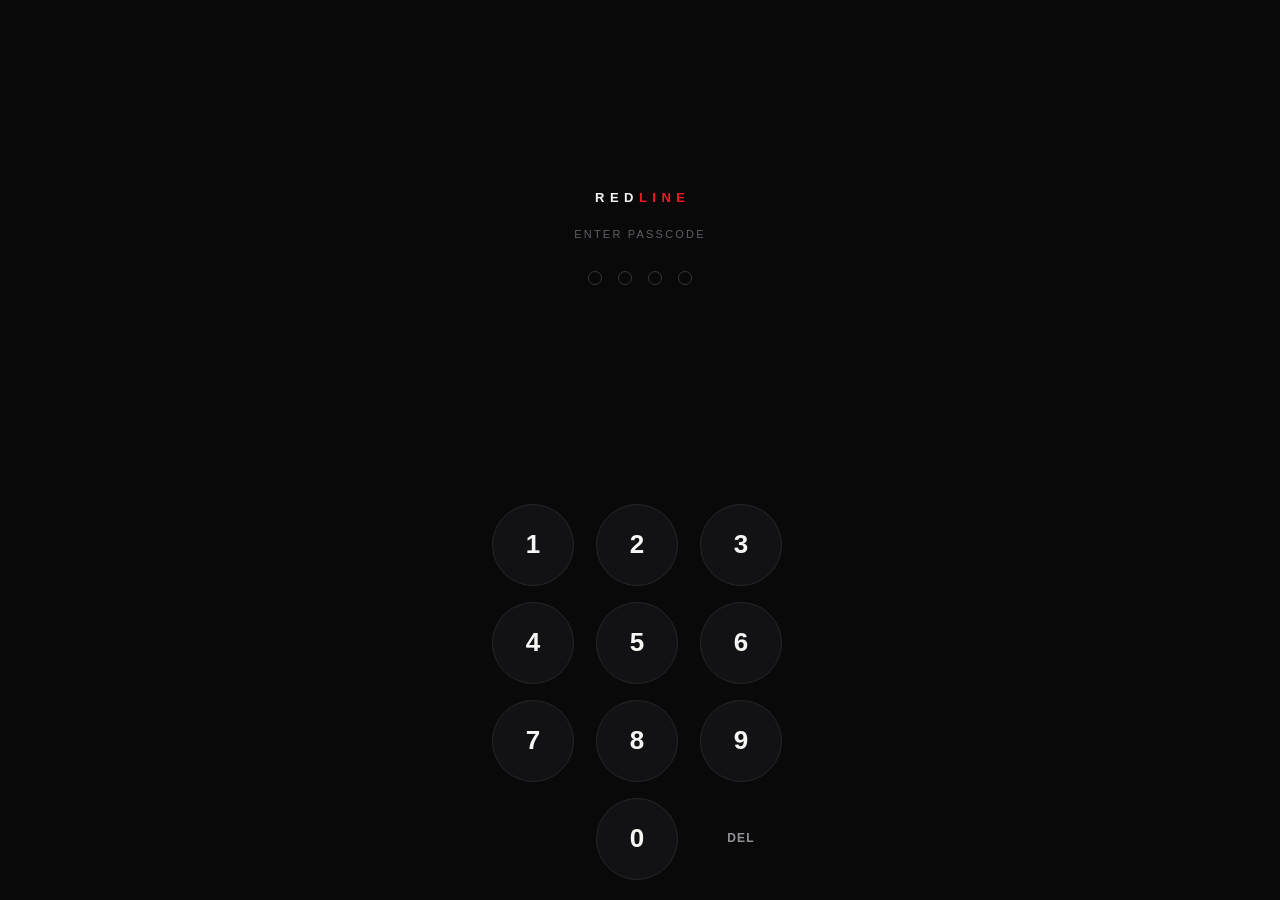
==== commit 5d27f1c3: "Add files via upload" ====
--- a/index.html
+++ b/index.html
@@ -1,463 +1,35 @@
 <!DOCTYPE html>
-<html lang="en-GB">
+<html lang="en">
 <head>
-<meta charset="utf-8">
-<meta name="viewport" content="width=device-width,initial-scale=1,viewport-fit=cover,maximum-scale=1">
-<meta name="theme-color" content="#0E3B43">
-<title>Workout Log</title>
-<style>
-:root{
-  --petrol:#0E3B43; --deep:#0A2E35; --mid:#1C5C66; --lt:#4F949C;
-  --amber:#E0A526; --amberdp:#9E7208;
-  --ink:#161A19; --slate:#5F6A6D; --paper:#FAFAF8; --card:#FFFFFF;
-  --wash:#EDF2F1; --rule:#DDE4E2;
-  --mono:ui-monospace,"SF Mono",Menlo,Consolas,monospace;
-  --sans:system-ui,-apple-system,"Segoe UI",Roboto,sans-serif;
-}
-*{box-sizing:border-box;-webkit-tap-highlight-color:transparent}
-html,body{margin:0;padding:0}
-body{
-  font-family:var(--sans); background:var(--wash); color:var(--ink);
-  font-size:16px; line-height:1.45;
-  padding-bottom:env(safe-area-inset-bottom);
-}
-button,input,textarea,select{font-family:inherit;font-size:inherit;color:inherit}
-button{border:none;background:none;cursor:pointer}
-:focus-visible{outline:2.5px solid var(--amber);outline-offset:2px;border-radius:4px}
+  <meta charset="utf-8" />
+  <meta name="viewport" content="width=device-width, initial-scale=1, viewport-fit=cover, maximum-scale=1" />
+  <title>REDLINE · Training</title>
+  <meta name="description" content="A personal training log built for the gym floor." />
 
-/* ── top bar ───────────────────────────────────── */
-.top{
-  position:sticky;top:0;z-index:40;background:var(--petrol);color:var(--paper);
-  padding:calc(env(safe-area-inset-top) + 10px) 14px 0;
-}
-.tr{display:flex;align-items:center;gap:10px;padding-bottom:10px}
-.brand{flex:1;min-width:0}
-.b1{font-size:11px;letter-spacing:.18em;text-transform:uppercase;color:var(--lt);font-family:var(--mono)}
-.b2{font-weight:700;font-size:20px;letter-spacing:-.02em;line-height:1.15;margin-top:1px}
-.wk{display:flex;align-items:center;gap:2px;background:var(--deep);border-radius:10px;padding:3px}
-.wk button{width:32px;height:32px;color:var(--lt);font-size:19px;line-height:1;border-radius:7px}
-.wk button:active{background:#123f47}
-.wk button[disabled]{opacity:.28}
-.wkn{min-width:60px;text-align:center;font-family:var(--mono);font-size:13px;font-weight:600;color:var(--paper)}
-.wkn small{display:block;font-size:8.5px;letter-spacing:.14em;color:var(--lt);font-weight:400}
+  <meta name="theme-color" content="#09090A" />
+  <meta name="color-scheme" content="dark" />
 
-/* ── day tabs ──────────────────────────────────── */
-.tabs{display:flex;gap:6px;overflow-x:auto;padding:0 0 10px;scrollbar-width:none}
-.tabs::-webkit-scrollbar{display:none}
-.tab{
-  flex:0 0 auto;padding:8px 14px;border-radius:9px;background:var(--deep);
-  color:#7FB3B9;font-size:13.5px;font-weight:600;white-space:nowrap;position:relative;
-}
-.tab .td{display:block;font-family:var(--mono);font-size:8.5px;letter-spacing:.14em;
-  text-transform:uppercase;opacity:.75;font-weight:400;margin-top:1px}
-.tab.on{background:var(--paper);color:var(--petrol)}
-.tab .dot{position:absolute;top:6px;right:7px;width:6px;height:6px;border-radius:50%;background:var(--amber);display:none}
-.tab.done .dot{display:block}
-.tab.on.done .dot{background:var(--amberdp)}
+  <!-- iOS standalone -->
+  <meta name="apple-mobile-web-app-capable" content="yes" />
+  <meta name="mobile-web-app-capable" content="yes" />
+  <meta name="apple-mobile-web-app-status-bar-style" content="black-translucent" />
+  <meta name="apple-mobile-web-app-title" content="REDLINE" />
+  <link rel="apple-touch-icon" href="./icons/apple-touch-icon.png" />
 
-/* ── session header ────────────────────────────── */
-.shead{background:var(--paper);padding:14px 14px 12px;border-bottom:1px solid var(--rule)}
-.sh1{font-weight:700;font-size:23px;letter-spacing:-.02em;color:var(--petrol);line-height:1.1}
-.sh2{font-size:13.5px;color:var(--slate);margin-top:3px}
-.bar{height:5px;background:var(--rule);border-radius:3px;margin-top:11px;overflow:hidden}
-.bar i{display:block;height:100%;background:var(--amber);width:0;border-radius:3px;
-  transition:width .3s ease}
-.brow{display:flex;justify-content:space-between;align-items:baseline;margin-top:7px}
-.bl{font-family:var(--mono);font-size:10.5px;letter-spacing:.1em;color:var(--slate);text-transform:uppercase}
-.bv{font-family:var(--mono);font-size:12.5px;font-weight:600;color:var(--petrol)}
-
-/* ── coach note ────────────────────────────────── */
-.coach{margin:12px 14px 0;background:var(--petrol);color:#DCE9EA;border-radius:12px;
-  padding:12px 14px;font-size:13.5px;line-height:1.5}
-.coach b{display:block;font-family:var(--mono);font-size:9.5px;letter-spacing:.16em;
-  text-transform:uppercase;color:var(--amber);margin-bottom:5px;font-weight:600}
-
-/* ── exercise card ─────────────────────────────── */
-.wrap{padding:12px 14px 26px}
-.ex{background:var(--card);border-radius:14px;margin-bottom:12px;overflow:hidden;
-  box-shadow:0 1px 2px rgba(14,59,67,.07)}
-.exh{display:flex;align-items:center;gap:11px;padding:12px 13px}
-.pic{flex:0 0 52px;height:36px}
-.pic svg{width:52px;height:36px;display:block}
-.exi{flex:1;min-width:0}
-.exn{font-weight:600;font-size:15.5px;color:var(--petrol);line-height:1.2}
-.exp{font-family:var(--mono);font-size:11.5px;color:var(--amberdp);margin-top:3px;font-weight:600}
-.chev{flex:0 0 26px;text-align:right;color:var(--rule);font-size:13px;transition:transform .2s}
-.ex.open .chev{transform:rotate(90deg);color:var(--lt)}
-.exb{display:none;padding:0 13px 13px}
-.ex.open .exb{display:block}
-.cue{font-size:13px;color:var(--slate);line-height:1.45;padding:0 0 11px;
-  border-top:1px solid var(--wash);padding-top:10px}
-
-/* ── set rows ──────────────────────────────────── */
-.set{display:flex;align-items:center;gap:8px;padding:5px 0}
-.sn{flex:0 0 26px;font-family:var(--mono);font-size:12px;font-weight:600;color:var(--slate)}
-.fld{flex:1;position:relative}
-.fld input{
-  width:100%;height:46px;border:1.5px solid var(--rule);border-radius:10px;
-  background:var(--paper);padding:14px 8px 3px;font-family:var(--mono);
-  font-size:17px;font-weight:600;text-align:center;color:var(--ink);
-}
-.fld input::placeholder{color:#BFC9C7;font-weight:400}
-.fld input:focus{border-color:var(--mid);background:#fff;outline:none}
-.fld label{position:absolute;top:4px;left:0;right:0;text-align:center;
-  font-family:var(--mono);font-size:8.5px;letter-spacing:.13em;color:var(--slate);
-  text-transform:uppercase;pointer-events:none}
-.set.filled .fld input{border-color:var(--mid);background:#fff}
-.tick{flex:0 0 30px;height:30px;border-radius:50%;border:1.5px solid var(--rule);
-  display:flex;align-items:center;justify-content:center;font-size:14px;color:transparent}
-.set.filled .tick{background:var(--amber);border-color:var(--amber);color:#4A3405}
-.prev{font-family:var(--mono);font-size:10.5px;color:var(--slate);
-  padding:2px 0 8px 34px;letter-spacing:.03em}
-.prev span{color:var(--amberdp);font-weight:600}
-
-/* ── per-exercise note ─────────────────────────── */
-.note textarea{
-  width:100%;min-height:44px;border:1.5px solid var(--rule);border-radius:10px;
-  background:var(--paper);padding:9px 11px;font-size:14px;resize:vertical;line-height:1.4;
-}
-.note textarea:focus{border-color:var(--mid);background:#fff;outline:none}
-.nlab{font-family:var(--mono);font-size:9px;letter-spacing:.14em;text-transform:uppercase;
-  color:var(--slate);margin:9px 0 5px}
-
-/* ── rest timer ────────────────────────────────── */
-.rest{display:flex;align-items:center;gap:9px;margin-top:10px}
-.rest button{
-  flex:1;height:42px;border-radius:10px;background:var(--wash);color:var(--petrol);
-  font-family:var(--mono);font-size:12.5px;font-weight:600;letter-spacing:.06em;
-  display:flex;align-items:center;justify-content:center;gap:7px;
-}
-.rest button:active{background:var(--rule)}
-.rest button.run{background:var(--petrol);color:var(--amber)}
-
-/* ── session note ──────────────────────────────── */
-.snote{background:var(--card);border-radius:14px;padding:13px;box-shadow:0 1px 2px rgba(14,59,67,.07)}
-.snote h3{margin:0 0 8px;font-size:15px;font-weight:600;color:var(--petrol)}
-.snote textarea{width:100%;min-height:76px;border:1.5px solid var(--rule);border-radius:10px;
-  background:var(--paper);padding:10px 11px;font-size:14px;resize:vertical;line-height:1.45}
-.snote textarea:focus{border-color:var(--mid);background:#fff;outline:none}
-
-/* ── history ───────────────────────────────────── */
-.hist{background:var(--card);border-radius:14px;padding:13px;margin-top:12px;
-  box-shadow:0 1px 2px rgba(14,59,67,.07)}
-.hist h3{margin:0 0 4px;font-size:15px;font-weight:600;color:var(--petrol)}
-.hist p{margin:0 0 10px;font-size:12.5px;color:var(--slate)}
-.hrow{display:flex;align-items:center;gap:9px;padding:7px 0;border-top:1px solid var(--wash);
-  font-size:13.5px}
-.hrow b{flex:1;font-weight:600;color:var(--petrol);font-size:13.5px}
-.hv{font-family:var(--mono);font-size:12.5px;font-weight:600;color:var(--ink)}
-.hd{font-family:var(--mono);font-size:10.5px;color:var(--slate);flex:0 0 44px;text-align:right}
-.up{color:#1E7A3E}.down{color:#A8323C}
-
-/* ── toast + status ────────────────────────────── */
-.toast{position:fixed;left:50%;transform:translateX(-50%) translateY(80px);
-  bottom:calc(env(safe-area-inset-bottom) + 18px);background:var(--petrol);color:var(--paper);
-  padding:10px 18px;border-radius:22px;font-size:13.5px;font-weight:500;z-index:90;
-  opacity:0;transition:transform .25s,opacity .25s;pointer-events:none;
-  box-shadow:0 4px 16px rgba(10,46,53,.28)}
-.toast.on{transform:translateX(-50%) translateY(0);opacity:1}
-.err{background:#8C2B33}
-
-.empty{text-align:center;padding:26px 16px;color:var(--slate);font-size:13.5px}
-.spin{display:inline-block;width:15px;height:15px;border:2px solid var(--rule);
-  border-top-color:var(--mid);border-radius:50%;animation:sp .7s linear infinite;
-  vertical-align:-3px;margin-right:7px}
-@keyframes sp{to{transform:rotate(360deg)}}
-@media (prefers-reduced-motion:reduce){*{animation:none!important;transition:none!important}}
-</style>
+  <link rel="manifest" href="./manifest.webmanifest" />
+  <link rel="icon" href="./icons/icon-192.png" />
+  <link rel="stylesheet" href="./css/styles.css" />
 </head>
 <body>
+  <main id="app" aria-live="polite"></main>
 
-<div class="top">
-  <div class="tr">
-    <div class="brand">
-      <div class="b1">Gym Programme</div>
-      <div class="b2">Workout Log</div>
+  <noscript>
+    <div style="padding:40px 20px;font-family:-apple-system,sans-serif;color:#F6F6F4">
+      <h1 style="text-transform:uppercase;letter-spacing:-0.02em">JavaScript required</h1>
+      <p style="color:#93939A">REDLINE stores and calculates everything on your device, so it needs JavaScript enabled.</p>
     </div>
-    <div class="wk">
-      <button id="wkDown" aria-label="Previous week">−</button>
-      <div class="wkn"><span id="wkNum">1</span><small>WEEK</small></div>
-      <button id="wkUp" aria-label="Next week">+</button>
-    </div>
-  </div>
-  <div class="tabs" id="tabs"></div>
-</div>
+  </noscript>
 
-<div class="shead">
-  <div class="sh1" id="shTitle">—</div>
-  <div class="sh2" id="shSub"></div>
-  <div class="bar"><i id="barFill"></i></div>
-  <div class="brow"><span class="bl" id="barLab">Sets logged</span><span class="bv" id="barVal">0 / 0</span></div>
-</div>
-
-<div class="coach" id="coach"><b>Before you start</b><span id="coachTxt"></span></div>
-
-<div class="wrap">
-  <div id="list"><div class="empty"><span class="spin"></span>Loading your log…</div></div>
-  <div class="snote">
-    <h3>How did the session go?</h3>
-    <textarea id="sessNote" placeholder="Energy, aches, anything you want to remember next week…"></textarea>
-  </div>
-  <div class="hist" id="hist"></div>
-</div>
-
-<div class="toast" id="toast"></div>
-
-<script>
-const DATA = {"days": [{"id": "lowerA", "tab": "Lower A", "day": "Sunday", "sub": "Squat-led \u00b7 heaviest session", "mins": 75, "ex": [["back_squat", "Barbell back squat", "4 \u00d7 6\u20138", 4, 150, "Bar on rear shoulders. Brace before you unrack. Two seconds down."], ["leg_press", "Leg press", "4 \u00d7 10\u201312", 4, 120, "Feet mid-platform. Lower back stays on the pad."], ["seated_leg_curl", "Seated leg curl", "3 \u00d7 12\u201315", 3, 75, "Squeeze at the bottom, three seconds back."], ["walking_lunge", "Walking lunge", "2 \u00d7 12 / leg", 2, 90, "Long stride, push through the front heel."], ["standing_calf", "Standing calf raise", "3 \u00d7 12\u201315", 3, 60, "Full stretch, two-second pause at the top."], ["hanging_knee", "Hanging knee raise", "3 \u00d7 12\u201315", 3, 60, "No swinging. Curl the pelvis up."], ["treadmill", "Incline treadmill walk", "20 min", 1, 0, "5.5 km/h at 10\u201312%. Hands off the rails."]], "notes": "Eight-minute warm-up. Ramp up on the squat only: empty bar \u00d7 10, 50% \u00d7 5, 75% \u00d7 3."}, {"id": "upperA", "tab": "Upper A", "day": "Monday", "sub": "Horizontal press and pull", "mins": 70, "ex": [["bench_press", "Barbell bench press", "4 \u00d7 6\u20138", 4, 150, "Shoulder blades back and down. Bar to the lower chest."], ["chest_row", "Chest-supported row", "4 \u00d7 8\u201310", 4, 120, "Chest stays on the pad. Pull to the lower ribs."], ["lat_pulldown", "Lat pulldown", "3 \u00d7 10\u201312", 3, 90, "Drive the elbows down and back."], ["db_press", "Seated dumbbell press", "3 \u00d7 10\u201312", 3, 90, "Back supported. No arching to get it up."], ["lateral_raise", "Dumbbell lateral raise", "3 \u00d7 12\u201315", 3, 60, "Light and slow. Stop at shoulder height."], ["pushdown", "Cable triceps pushdown", "3 \u00d7 12\u201315", 3, 60, "Elbows pinned to your sides."], ["ab_crunch", "Machine ab crunch", "3 \u00d7 15", 3, 60, "Curl the spine, do not hinge at the hips."], ["treadmill", "Incline treadmill walk", "20 min", 1, 0, "Same as every lifting day."]], "notes": "Warm the shoulders properly: band pull-aparts and dislocates before you touch the bar."}, {"id": "cardio", "tab": "Cardio", "day": "Tuesday", "sub": "No lifting \u00b7 keep it easy", "mins": 45, "ex": [["treadmill", "Incline walk \u2014 the default", "45 min", 1, 0, "5.5 km/h at 12%. Conversational the whole way."], ["stairs", "Stair climber", "30 min", 1, 0, "Steady. Use it when you are short of time."], ["bike", "Stationary bike", "45 min", 1, 0, "Gentlest on the joints."], ["rower", "Rowing intervals", "10 \u00d7 250 m", 10, 90, "Skip this one in weeks 5 and 8."], ["walk", "Indoor walking \u2014 fallback", "45 min", 1, 0, "If you cannot get to the gym, do not skip the day."]], "notes": "Log only the one you did. You should be able to hold a conversation throughout."}, {"id": "lowerB", "tab": "Lower B", "day": "Wednesday", "sub": "Machine-led \u00b7 easier on the back", "mins": 75, "ex": [["hack_squat", "Hack squat", "4 \u00d7 8\u201310", 4, 150, "Deep but controlled. Leg press if no hack squat."], ["back_extension", "45\u00b0 back extension", "3 \u00d7 12\u201315", 3, 120, "Hold a plate once bodyweight is easy."], ["pull_through", "Cable pull-through", "3 \u00d7 12\u201315", 3, 90, "Hips back, then snap forward. Your main hinge."], ["reverse_lunge", "Dumbbell reverse lunge", "3 \u00d7 10 / leg", 3, 90, "Step backwards. Easier on the knees."], ["leg_extension", "Leg extension", "3 \u00d7 12\u201315", 3, 75, "One-second pause at the top."], ["seated_calf", "Seated calf raise", "3 \u00d7 15\u201320", 3, 60, "Slow at both ends."], ["cable_crunch", "Cable crunch", "3 \u00d7 15", 3, 60, "Curl down. Do not pull with the arms."], ["treadmill", "Incline treadmill walk", "20 min", 1, 0, "Same protocol."]], "notes": "Exercises 2 and 3 carry all your hip-hinge work now. Do not skip them."}, {"id": "upperB", "tab": "Upper B", "day": "Thursday", "sub": "Vertical press and pull, plus arms", "mins": 70, "ex": [["ohp", "Standing overhead press", "4 \u00d7 6\u20138", 4, 150, "Glutes tight, ribs down. Head through at the top."], ["lat_pulldown", "Lat pulldown, wide grip", "4 \u00d7 8\u201310", 4, 120, "Wider than Monday. Full stretch at the top."], ["incline_press", "Incline dumbbell press", "3 \u00d7 10\u201312", 3, 90, "Bench at 30\u00b0, no steeper."], ["cable_row", "Seated cable row", "3 \u00d7 10\u201312", 3, 90, "Chest up, no rocking. Pull to the navel."], ["rear_delt", "Dumbbell rear delt fly", "3 \u00d7 15\u201320", 3, 60, "Light. The best thing here for a desk job."], ["db_curl", "Dumbbell curl", "3 \u00d7 10\u201312", 3, 60, "No swinging. Control the lowering."], ["hanging_knee", "Hanging knee raise", "3 \u00d7 12\u201315", 3, 60, "Straps if your grip fails first."], ["treadmill", "Incline treadmill walk", "20 min", 1, 0, "Last twenty minutes of the week."]], "notes": "The overhead press is the least forgiving lift here if you go into it cold."}], "glyphs": {"ab_crunch": "<svg viewBox=\"0 0 120 80\" xmlns=\"http://www.w3.org/2000/svg\" class=\"ill\"><style>.bd{fill:none;stroke:#0E3B43;stroke-width:3.4;stroke-linecap:round;stroke-linejoin:round}.am{fill:none;stroke:#E0A526;stroke-width:3.4;stroke-linecap:round;stroke-linejoin:round}.am-f{fill:#E0A526;stroke:none}.eq{fill:none;stroke:#9FB0AE;stroke-width:2.6;stroke-linecap:round;stroke-linejoin:round}.eq-f{fill:#DCE4E2;stroke:none}.gnd{fill:none;stroke:#CFD8D6;stroke-width:2;stroke-linecap:round}.dsh{fill:none;stroke:#B9C6C4;stroke-width:1.8;stroke-dasharray:4 3;stroke-linecap:round}</style><line x1=\"6\" y1=\"72\" x2=\"114\" y2=\"72\" class=\"gnd\"/>\n<path d=\"M30 72 L30 50 L58 50\" class=\"eq\"/>\n<path d=\"M30 50 L30 22\" class=\"eq\"/>\n<rect x=\"24\" y=\"18\" width=\"24\" height=\"8\" rx=\"2\" class=\"eq-f\"/>\n<circle cx=\"46\" cy=\"36\" r=\"6.5\" class=\"bd\"/>\n<path d=\"M46 26 L44 22\" class=\"bd\"/>\n<path d=\"M50 41 L62 50\" class=\"bd\"/>\n<path d=\"M62 50 L80 50 L80 68\" class=\"bd\"/>\n<path d=\"M64 28 A22 22 0 0 1 54 46\" class=\"dsh\"/>\n<path d=\"M58 24 L62 30 L56 32\" class=\"am\"/></svg>", "back_extension": "<svg viewBox=\"0 0 120 80\" xmlns=\"http://www.w3.org/2000/svg\" class=\"ill\"><style>.bd{fill:none;stroke:#0E3B43;stroke-width:3.4;stroke-linecap:round;stroke-linejoin:round}.am{fill:none;stroke:#E0A526;stroke-width:3.4;stroke-linecap:round;stroke-linejoin:round}.am-f{fill:#E0A526;stroke:none}.eq{fill:none;stroke:#9FB0AE;stroke-width:2.6;stroke-linecap:round;stroke-linejoin:round}.eq-f{fill:#DCE4E2;stroke:none}.gnd{fill:none;stroke:#CFD8D6;stroke-width:2;stroke-linecap:round}.dsh{fill:none;stroke:#B9C6C4;stroke-width:1.8;stroke-dasharray:4 3;stroke-linecap:round}</style><line x1=\"6\" y1=\"72\" x2=\"114\" y2=\"72\" class=\"gnd\"/>\n<path d=\"M40 70 L40 48\" class=\"eq\"/><path d=\"M74 70 L74 40\" class=\"eq\"/>\n<rect x=\"64\" y=\"34\" width=\"20\" height=\"8\" rx=\"2\" class=\"eq-f\"/>\n<path d=\"M36 46 L44 46\" class=\"eq\"/>\n<circle cx=\"26\" cy=\"52\" r=\"6\" class=\"bd\"/>\n<path d=\"M32 50 L60 40 L80 34\" class=\"bd\"/>\n<path d=\"M80 34 L92 52 L92 68\" class=\"bd\"/>\n<path d=\"M30 62 A26 20 0 0 1 62 42\" class=\"dsh\"/></svg>", "back_squat": "<svg viewBox=\"0 0 120 80\" xmlns=\"http://www.w3.org/2000/svg\" class=\"ill\"><style>.bd{fill:none;stroke:#0E3B43;stroke-width:3.4;stroke-linecap:round;stroke-linejoin:round}.am{fill:none;stroke:#E0A526;stroke-width:3.4;stroke-linecap:round;stroke-linejoin:round}.am-f{fill:#E0A526;stroke:none}.eq{fill:none;stroke:#9FB0AE;stroke-width:2.6;stroke-linecap:round;stroke-linejoin:round}.eq-f{fill:#DCE4E2;stroke:none}.gnd{fill:none;stroke:#CFD8D6;stroke-width:2;stroke-linecap:round}.dsh{fill:none;stroke:#B9C6C4;stroke-width:1.8;stroke-dasharray:4 3;stroke-linecap:round}</style><line x1=\"6\" y1=\"72\" x2=\"114\" y2=\"72\" class=\"gnd\"/>\n<circle cx=\"58\" cy=\"20\" r=\"6.5\" class=\"bd\"/>\n<path d=\"M58 27 L58 44\" class=\"bd\"/>\n<path d=\"M58 44 L44 52 L48 72\" class=\"bd\"/>\n<path d=\"M58 44 L72 52 L68 72\" class=\"bd\"/>\n<line x1=\"32\" y1=\"30\" x2=\"84\" y2=\"30\" class=\"am\"/>\n<rect x=\"28\" y=\"22\" width=\"6\" height=\"17\" rx=\"1.5\" class=\"am-f\"/>\n<rect x=\"82\" y=\"22\" width=\"6\" height=\"17\" rx=\"1.5\" class=\"am-f\"/>\n<path d=\"M52 30 L64 30\" class=\"bd\"/>\n<path d=\"M96 34 L96 58\" class=\"dsh\"/>\n<path d=\"M92 52 L96 60 L100 52\" class=\"am\"/></svg>", "bench_press": "<svg viewBox=\"0 0 120 80\" xmlns=\"http://www.w3.org/2000/svg\" class=\"ill\"><style>.bd{fill:none;stroke:#0E3B43;stroke-width:3.4;stroke-linecap:round;stroke-linejoin:round}.am{fill:none;stroke:#E0A526;stroke-width:3.4;stroke-linecap:round;stroke-linejoin:round}.am-f{fill:#E0A526;stroke:none}.eq{fill:none;stroke:#9FB0AE;stroke-width:2.6;stroke-linecap:round;stroke-linejoin:round}.eq-f{fill:#DCE4E2;stroke:none}.gnd{fill:none;stroke:#CFD8D6;stroke-width:2;stroke-linecap:round}.dsh{fill:none;stroke:#B9C6C4;stroke-width:1.8;stroke-dasharray:4 3;stroke-linecap:round}</style><line x1=\"6\" y1=\"72\" x2=\"114\" y2=\"72\" class=\"gnd\"/>\n<rect x=\"30\" y=\"50\" width=\"62\" height=\"8\" rx=\"2\" class=\"eq-f\"/>\n<path d=\"M44 58 L44 72\" class=\"eq\"/><path d=\"M82 58 L82 72\" class=\"eq\"/>\n<circle cx=\"34\" cy=\"45\" r=\"6\" class=\"bd\"/>\n<path d=\"M40 50 L86 50\" class=\"bd\"/>\n<path d=\"M52 50 L52 30\" class=\"bd\"/><path d=\"M68 50 L68 30\" class=\"bd\"/>\n<line x1=\"34\" y1=\"28\" x2=\"86\" y2=\"28\" class=\"am\"/>\n<rect x=\"30\" y=\"20\" width=\"6\" height=\"16\" rx=\"1.5\" class=\"am-f\"/>\n<rect x=\"84\" y=\"20\" width=\"6\" height=\"16\" rx=\"1.5\" class=\"am-f\"/></svg>", "bike": "<svg viewBox=\"0 0 120 80\" xmlns=\"http://www.w3.org/2000/svg\" class=\"ill\"><style>.bd{fill:none;stroke:#0E3B43;stroke-width:3.4;stroke-linecap:round;stroke-linejoin:round}.am{fill:none;stroke:#E0A526;stroke-width:3.4;stroke-linecap:round;stroke-linejoin:round}.am-f{fill:#E0A526;stroke:none}.eq{fill:none;stroke:#9FB0AE;stroke-width:2.6;stroke-linecap:round;stroke-linejoin:round}.eq-f{fill:#DCE4E2;stroke:none}.gnd{fill:none;stroke:#CFD8D6;stroke-width:2;stroke-linecap:round}.dsh{fill:none;stroke:#B9C6C4;stroke-width:1.8;stroke-dasharray:4 3;stroke-linecap:round}</style><line x1=\"6\" y1=\"72\" x2=\"114\" y2=\"72\" class=\"gnd\"/>\n<circle cx=\"30\" cy=\"56\" r=\"14\" class=\"eq\"/>\n<circle cx=\"92\" cy=\"56\" r=\"10\" class=\"eq\"/>\n<path d=\"M30 56 L60 56 L92 56\" class=\"eq\"/>\n<path d=\"M60 56 L66 32\" class=\"eq\"/>\n<line x1=\"54\" y1=\"30\" x2=\"78\" y2=\"30\" class=\"eq\"/>\n<rect x=\"50\" y=\"34\" width=\"18\" height=\"6\" rx=\"2\" class=\"eq-f\"/>\n<circle cx=\"56\" cy=\"18\" r=\"6.5\" class=\"bd\"/>\n<path d=\"M56 25 L59 36\" class=\"bd\"/>\n<path d=\"M59 36 L48 52\" class=\"am\"/>\n<path d=\"M59 36 L70 46\" class=\"bd\"/>\n<path d=\"M58 24 L74 30\" class=\"bd\"/></svg>", "cable_crunch": "<svg viewBox=\"0 0 120 80\" xmlns=\"http://www.w3.org/2000/svg\" class=\"ill\"><style>.bd{fill:none;stroke:#0E3B43;stroke-width:3.4;stroke-linecap:round;stroke-linejoin:round}.am{fill:none;stroke:#E0A526;stroke-width:3.4;stroke-linecap:round;stroke-linejoin:round}.am-f{fill:#E0A526;stroke:none}.eq{fill:none;stroke:#9FB0AE;stroke-width:2.6;stroke-linecap:round;stroke-linejoin:round}.eq-f{fill:#DCE4E2;stroke:none}.gnd{fill:none;stroke:#CFD8D6;stroke-width:2;stroke-linecap:round}.dsh{fill:none;stroke:#B9C6C4;stroke-width:1.8;stroke-dasharray:4 3;stroke-linecap:round}</style><line x1=\"6\" y1=\"72\" x2=\"114\" y2=\"72\" class=\"gnd\"/>\n<path d=\"M96 6 L96 72\" class=\"eq\"/>\n<line x1=\"96\" y1=\"12\" x2=\"62\" y2=\"12\" class=\"eq\"/>\n<line x1=\"62\" y1=\"12\" x2=\"58\" y2=\"26\" class=\"am\"/>\n<circle cx=\"50\" cy=\"32\" r=\"6\" class=\"bd\"/>\n<path d=\"M54 28 L58 26\" class=\"bd\"/>\n<path d=\"M50 38 L52 54\" class=\"bd\"/>\n<path d=\"M52 54 L38 60 L34 70\" class=\"bd\"/>\n<path d=\"M52 54 L70 60 L70 70\" class=\"bd\"/>\n<path d=\"M38 34 A20 20 0 0 1 46 50\" class=\"dsh\"/></svg>", "cable_row": "<svg viewBox=\"0 0 120 80\" xmlns=\"http://www.w3.org/2000/svg\" class=\"ill\"><style>.bd{fill:none;stroke:#0E3B43;stroke-width:3.4;stroke-linecap:round;stroke-linejoin:round}.am{fill:none;stroke:#E0A526;stroke-width:3.4;stroke-linecap:round;stroke-linejoin:round}.am-f{fill:#E0A526;stroke:none}.eq{fill:none;stroke:#9FB0AE;stroke-width:2.6;stroke-linecap:round;stroke-linejoin:round}.eq-f{fill:#DCE4E2;stroke:none}.gnd{fill:none;stroke:#CFD8D6;stroke-width:2;stroke-linecap:round}.dsh{fill:none;stroke:#B9C6C4;stroke-width:1.8;stroke-dasharray:4 3;stroke-linecap:round}</style><line x1=\"6\" y1=\"72\" x2=\"114\" y2=\"72\" class=\"gnd\"/>\n<path d=\"M104 22 L104 72\" class=\"eq\"/>\n<line x1=\"70\" y1=\"40\" x2=\"104\" y2=\"40\" class=\"am\"/>\n<circle cx=\"44\" cy=\"30\" r=\"6\" class=\"bd\"/>\n<path d=\"M44 36 L44 52\" class=\"bd\"/>\n<path d=\"M44 52 L66 52 L66 66\" class=\"bd\"/>\n<path d=\"M48 40 L70 40\" class=\"bd\"/>\n<path d=\"M34 60 L74 60\" class=\"eq\"/>\n<path d=\"M84 30 L92 30\" class=\"dsh\"/></svg>", "chest_row": "<svg viewBox=\"0 0 120 80\" xmlns=\"http://www.w3.org/2000/svg\" class=\"ill\"><style>.bd{fill:none;stroke:#0E3B43;stroke-width:3.4;stroke-linecap:round;stroke-linejoin:round}.am{fill:none;stroke:#E0A526;stroke-width:3.4;stroke-linecap:round;stroke-linejoin:round}.am-f{fill:#E0A526;stroke:none}.eq{fill:none;stroke:#9FB0AE;stroke-width:2.6;stroke-linecap:round;stroke-linejoin:round}.eq-f{fill:#DCE4E2;stroke:none}.gnd{fill:none;stroke:#CFD8D6;stroke-width:2;stroke-linecap:round}.dsh{fill:none;stroke:#B9C6C4;stroke-width:1.8;stroke-dasharray:4 3;stroke-linecap:round}</style><line x1=\"6\" y1=\"72\" x2=\"114\" y2=\"72\" class=\"gnd\"/>\n<path d=\"M22 72 L44 30\" class=\"eq\"/>\n<path d=\"M28 68 L52 34\" class=\"eq\"/>\n<circle cx=\"50\" cy=\"26\" r=\"6.5\" class=\"bd\"/>\n<path d=\"M48 33 L38 58 L38 72\" class=\"bd\"/>\n<path d=\"M54 34 L78 42\" class=\"am\"/>\n<path d=\"M54 42 L78 50\" class=\"am\"/>\n<line x1=\"78\" y1=\"38\" x2=\"78\" y2=\"54\" class=\"am\"/>\n<path d=\"M92 44 L84 44\" class=\"dsh\"/>\n<path d=\"M88 40 L82 46 L88 52\" class=\"am\"/></svg>", "db_curl": "<svg viewBox=\"0 0 120 80\" xmlns=\"http://www.w3.org/2000/svg\" class=\"ill\"><style>.bd{fill:none;stroke:#0E3B43;stroke-width:3.4;stroke-linecap:round;stroke-linejoin:round}.am{fill:none;stroke:#E0A526;stroke-width:3.4;stroke-linecap:round;stroke-linejoin:round}.am-f{fill:#E0A526;stroke:none}.eq{fill:none;stroke:#9FB0AE;stroke-width:2.6;stroke-linecap:round;stroke-linejoin:round}.eq-f{fill:#DCE4E2;stroke:none}.gnd{fill:none;stroke:#CFD8D6;stroke-width:2;stroke-linecap:round}.dsh{fill:none;stroke:#B9C6C4;stroke-width:1.8;stroke-dasharray:4 3;stroke-linecap:round}</style><line x1=\"6\" y1=\"72\" x2=\"114\" y2=\"72\" class=\"gnd\"/>\n<circle cx=\"60\" cy=\"18\" r=\"6\" class=\"bd\"/>\n<path d=\"M60 24 L60 48\" class=\"bd\"/>\n<path d=\"M60 48 L52 70\" class=\"bd\"/><path d=\"M60 48 L68 70\" class=\"bd\"/>\n<path d=\"M56 28 L46 42\" class=\"bd\"/><path d=\"M64 28 L74 42\" class=\"bd\"/>\n<path d=\"M46 42 L50 30\" class=\"am\"/><path d=\"M74 42 L70 30\" class=\"am\"/>\n<rect x=\"45\" y=\"22\" width=\"6\" height=\"12\" rx=\"1.5\" class=\"am-f\"/>\n<rect x=\"69\" y=\"22\" width=\"6\" height=\"12\" rx=\"1.5\" class=\"am-f\"/>\n<path d=\"M40 44 A16 16 0 0 1 48 30\" class=\"dsh\"/></svg>", "db_press": "<svg viewBox=\"0 0 120 80\" xmlns=\"http://www.w3.org/2000/svg\" class=\"ill\"><style>.bd{fill:none;stroke:#0E3B43;stroke-width:3.4;stroke-linecap:round;stroke-linejoin:round}.am{fill:none;stroke:#E0A526;stroke-width:3.4;stroke-linecap:round;stroke-linejoin:round}.am-f{fill:#E0A526;stroke:none}.eq{fill:none;stroke:#9FB0AE;stroke-width:2.6;stroke-linecap:round;stroke-linejoin:round}.eq-f{fill:#DCE4E2;stroke:none}.gnd{fill:none;stroke:#CFD8D6;stroke-width:2;stroke-linecap:round}.dsh{fill:none;stroke:#B9C6C4;stroke-width:1.8;stroke-dasharray:4 3;stroke-linecap:round}</style><line x1=\"6\" y1=\"72\" x2=\"114\" y2=\"72\" class=\"gnd\"/>\n<path d=\"M50 70 L50 44\" class=\"eq\"/><path d=\"M50 44 L50 26\" class=\"eq\"/>\n<path d=\"M42 70 L62 70\" class=\"eq\"/>\n<circle cx=\"58\" cy=\"30\" r=\"6\" class=\"bd\"/>\n<path d=\"M58 36 L58 54\" class=\"bd\"/>\n<path d=\"M58 54 L70 62 L70 70\" class=\"bd\"/>\n<path d=\"M54 36 L42 22\" class=\"bd\"/><path d=\"M62 36 L74 22\" class=\"bd\"/>\n<rect x=\"34\" y=\"14\" width=\"6\" height=\"14\" rx=\"1.5\" class=\"am-f\"/>\n<rect x=\"76\" y=\"14\" width=\"6\" height=\"14\" rx=\"1.5\" class=\"am-f\"/>\n<path d=\"M40 10 L40 4\" class=\"dsh\"/><path d=\"M76 10 L76 4\" class=\"dsh\"/></svg>", "hack_squat": "<svg viewBox=\"0 0 120 80\" xmlns=\"http://www.w3.org/2000/svg\" class=\"ill\"><style>.bd{fill:none;stroke:#0E3B43;stroke-width:3.4;stroke-linecap:round;stroke-linejoin:round}.am{fill:none;stroke:#E0A526;stroke-width:3.4;stroke-linecap:round;stroke-linejoin:round}.am-f{fill:#E0A526;stroke:none}.eq{fill:none;stroke:#9FB0AE;stroke-width:2.6;stroke-linecap:round;stroke-linejoin:round}.eq-f{fill:#DCE4E2;stroke:none}.gnd{fill:none;stroke:#CFD8D6;stroke-width:2;stroke-linecap:round}.dsh{fill:none;stroke:#B9C6C4;stroke-width:1.8;stroke-dasharray:4 3;stroke-linecap:round}</style><line x1=\"6\" y1=\"72\" x2=\"114\" y2=\"72\" class=\"gnd\"/>\n<path d=\"M18 68 L86 24\" class=\"eq\"/>\n<rect x=\"70\" y=\"10\" width=\"24\" height=\"9\" rx=\"2\" transform=\"rotate(-33 82 15)\" class=\"am-f\"/>\n<circle cx=\"46\" cy=\"42\" r=\"6\" class=\"bd\"/>\n<path d=\"M50 47 L62 54\" class=\"bd\"/>\n<path d=\"M62 54 L58 68 L40 68\" class=\"bd\"/>\n<path d=\"M62 54 L66 66\" class=\"bd\"/></svg>", "hanging_knee": "<svg viewBox=\"0 0 120 80\" xmlns=\"http://www.w3.org/2000/svg\" class=\"ill\"><style>.bd{fill:none;stroke:#0E3B43;stroke-width:3.4;stroke-linecap:round;stroke-linejoin:round}.am{fill:none;stroke:#E0A526;stroke-width:3.4;stroke-linecap:round;stroke-linejoin:round}.am-f{fill:#E0A526;stroke:none}.eq{fill:none;stroke:#9FB0AE;stroke-width:2.6;stroke-linecap:round;stroke-linejoin:round}.eq-f{fill:#DCE4E2;stroke:none}.gnd{fill:none;stroke:#CFD8D6;stroke-width:2;stroke-linecap:round}.dsh{fill:none;stroke:#B9C6C4;stroke-width:1.8;stroke-dasharray:4 3;stroke-linecap:round}</style><line x1=\"6\" y1=\"72\" x2=\"114\" y2=\"72\" class=\"gnd\"/>\n<line x1=\"20\" y1=\"10\" x2=\"100\" y2=\"10\" class=\"eq\"/>\n<path d=\"M20 10 L20 22\" class=\"eq\"/><path d=\"M100 10 L100 22\" class=\"eq\"/>\n<path d=\"M50 12 L54 24\" class=\"bd\"/><path d=\"M70 12 L66 24\" class=\"bd\"/>\n<circle cx=\"60\" cy=\"30\" r=\"6.5\" class=\"bd\"/>\n<path d=\"M60 37 L60 50\" class=\"bd\"/>\n<path d=\"M60 50 L80 52 L80 66\" class=\"am\"/>\n<path d=\"M60 50 L58 68\" class=\"dsh\"/>\n<path d=\"M88 60 L88 44\" class=\"dsh\"/>\n<path d=\"M84 50 L88 42 L92 50\" class=\"am\"/></svg>", "incline_press": "<svg viewBox=\"0 0 120 80\" xmlns=\"http://www.w3.org/2000/svg\" class=\"ill\"><style>.bd{fill:none;stroke:#0E3B43;stroke-width:3.4;stroke-linecap:round;stroke-linejoin:round}.am{fill:none;stroke:#E0A526;stroke-width:3.4;stroke-linecap:round;stroke-linejoin:round}.am-f{fill:#E0A526;stroke:none}.eq{fill:none;stroke:#9FB0AE;stroke-width:2.6;stroke-linecap:round;stroke-linejoin:round}.eq-f{fill:#DCE4E2;stroke:none}.gnd{fill:none;stroke:#CFD8D6;stroke-width:2;stroke-linecap:round}.dsh{fill:none;stroke:#B9C6C4;stroke-width:1.8;stroke-dasharray:4 3;stroke-linecap:round}</style><line x1=\"6\" y1=\"72\" x2=\"114\" y2=\"72\" class=\"gnd\"/>\n<path d=\"M24 72 L24 54\" class=\"eq\"/>\n<path d=\"M22 54 L58 26\" class=\"eq\"/>\n<path d=\"M30 62 L64 34\" class=\"eq\"/>\n<circle cx=\"58\" cy=\"24\" r=\"6.5\" class=\"bd\"/>\n<path d=\"M54 30 L38 60 L38 72\" class=\"bd\"/>\n<path d=\"M58 32 L76 22\" class=\"bd\"/>\n<path d=\"M54 38 L74 32\" class=\"bd\"/>\n<rect x=\"76\" y=\"12\" width=\"6\" height=\"14\" rx=\"1.5\" class=\"am-f\"/>\n<rect x=\"74\" y=\"26\" width=\"6\" height=\"14\" rx=\"1.5\" class=\"am-f\"/>\n<path d=\"M92 20 L92 8\" class=\"dsh\"/>\n<path d=\"M88 14 L92 6 L96 14\" class=\"am\"/></svg>", "lat_pulldown": "<svg viewBox=\"0 0 120 80\" xmlns=\"http://www.w3.org/2000/svg\" class=\"ill\"><style>.bd{fill:none;stroke:#0E3B43;stroke-width:3.4;stroke-linecap:round;stroke-linejoin:round}.am{fill:none;stroke:#E0A526;stroke-width:3.4;stroke-linecap:round;stroke-linejoin:round}.am-f{fill:#E0A526;stroke:none}.eq{fill:none;stroke:#9FB0AE;stroke-width:2.6;stroke-linecap:round;stroke-linejoin:round}.eq-f{fill:#DCE4E2;stroke:none}.gnd{fill:none;stroke:#CFD8D6;stroke-width:2;stroke-linecap:round}.dsh{fill:none;stroke:#B9C6C4;stroke-width:1.8;stroke-dasharray:4 3;stroke-linecap:round}</style><line x1=\"6\" y1=\"72\" x2=\"114\" y2=\"72\" class=\"gnd\"/>\n<path d=\"M18 8 L18 72\" class=\"eq\"/>\n<line x1=\"18\" y1=\"14\" x2=\"60\" y2=\"14\" class=\"eq\"/>\n<line x1=\"60\" y1=\"14\" x2=\"60\" y2=\"26\" class=\"am\"/>\n<line x1=\"40\" y1=\"26\" x2=\"80\" y2=\"26\" class=\"am\"/>\n<circle cx=\"60\" cy=\"38\" r=\"6\" class=\"bd\"/>\n<path d=\"M56 33 L44 26\" class=\"bd\"/><path d=\"M64 33 L76 26\" class=\"bd\"/>\n<path d=\"M60 44 L60 58\" class=\"bd\"/>\n<path d=\"M60 58 L48 58 L48 70\" class=\"bd\"/>\n<path d=\"M60 58 L74 58\" class=\"bd\"/>\n<path d=\"M42 62 L74 62\" class=\"eq\"/></svg>", "lateral_raise": "<svg viewBox=\"0 0 120 80\" xmlns=\"http://www.w3.org/2000/svg\" class=\"ill\"><style>.bd{fill:none;stroke:#0E3B43;stroke-width:3.4;stroke-linecap:round;stroke-linejoin:round}.am{fill:none;stroke:#E0A526;stroke-width:3.4;stroke-linecap:round;stroke-linejoin:round}.am-f{fill:#E0A526;stroke:none}.eq{fill:none;stroke:#9FB0AE;stroke-width:2.6;stroke-linecap:round;stroke-linejoin:round}.eq-f{fill:#DCE4E2;stroke:none}.gnd{fill:none;stroke:#CFD8D6;stroke-width:2;stroke-linecap:round}.dsh{fill:none;stroke:#B9C6C4;stroke-width:1.8;stroke-dasharray:4 3;stroke-linecap:round}</style><line x1=\"6\" y1=\"72\" x2=\"114\" y2=\"72\" class=\"gnd\"/>\n<circle cx=\"60\" cy=\"18\" r=\"6\" class=\"bd\"/>\n<path d=\"M60 24 L60 46\" class=\"bd\"/>\n<path d=\"M60 46 L52 68\" class=\"bd\"/><path d=\"M60 46 L68 68\" class=\"bd\"/>\n<path d=\"M56 30 L32 30\" class=\"am\"/><path d=\"M64 30 L88 30\" class=\"am\"/>\n<rect x=\"24\" y=\"24\" width=\"6\" height=\"13\" rx=\"1.5\" class=\"am-f\"/>\n<rect x=\"90\" y=\"24\" width=\"6\" height=\"13\" rx=\"1.5\" class=\"am-f\"/>\n<path d=\"M30 46 A24 20 0 0 1 30 34\" class=\"dsh\"/>\n<path d=\"M90 46 A24 20 0 0 0 90 34\" class=\"dsh\"/></svg>", "leg_extension": "<svg viewBox=\"0 0 120 80\" xmlns=\"http://www.w3.org/2000/svg\" class=\"ill\"><style>.bd{fill:none;stroke:#0E3B43;stroke-width:3.4;stroke-linecap:round;stroke-linejoin:round}.am{fill:none;stroke:#E0A526;stroke-width:3.4;stroke-linecap:round;stroke-linejoin:round}.am-f{fill:#E0A526;stroke:none}.eq{fill:none;stroke:#9FB0AE;stroke-width:2.6;stroke-linecap:round;stroke-linejoin:round}.eq-f{fill:#DCE4E2;stroke:none}.gnd{fill:none;stroke:#CFD8D6;stroke-width:2;stroke-linecap:round}.dsh{fill:none;stroke:#B9C6C4;stroke-width:1.8;stroke-dasharray:4 3;stroke-linecap:round}</style><line x1=\"6\" y1=\"72\" x2=\"114\" y2=\"72\" class=\"gnd\"/>\n<path d=\"M24 68 L24 44 L50 44\" class=\"eq\"/>\n<path d=\"M24 44 L24 26\" class=\"eq\"/>\n<circle cx=\"33\" cy=\"34\" r=\"6\" class=\"bd\"/>\n<path d=\"M39 38 L54 44\" class=\"bd\"/>\n<path d=\"M54 44 L66 56\" class=\"bd\"/>\n<path d=\"M66 56 L90 46\" class=\"am\"/>\n<circle cx=\"92\" cy=\"45\" r=\"4.5\" class=\"am-f\"/>\n<path d=\"M70 68 A24 24 0 0 1 90 52\" class=\"dsh\"/></svg>", "leg_press": "<svg viewBox=\"0 0 120 80\" xmlns=\"http://www.w3.org/2000/svg\" class=\"ill\"><style>.bd{fill:none;stroke:#0E3B43;stroke-width:3.4;stroke-linecap:round;stroke-linejoin:round}.am{fill:none;stroke:#E0A526;stroke-width:3.4;stroke-linecap:round;stroke-linejoin:round}.am-f{fill:#E0A526;stroke:none}.eq{fill:none;stroke:#9FB0AE;stroke-width:2.6;stroke-linecap:round;stroke-linejoin:round}.eq-f{fill:#DCE4E2;stroke:none}.gnd{fill:none;stroke:#CFD8D6;stroke-width:2;stroke-linecap:round}.dsh{fill:none;stroke:#B9C6C4;stroke-width:1.8;stroke-dasharray:4 3;stroke-linecap:round}</style><line x1=\"6\" y1=\"72\" x2=\"114\" y2=\"72\" class=\"gnd\"/>\n<path d=\"M20 66 L20 44 L46 44\" class=\"eq\"/>\n<circle cx=\"30\" cy=\"36\" r=\"6\" class=\"bd\"/>\n<path d=\"M36 40 L52 44\" class=\"bd\"/>\n<path d=\"M52 44 L70 36 L86 44\" class=\"bd\"/>\n<rect x=\"86\" y=\"20\" width=\"9\" height=\"42\" rx=\"2\" class=\"am-f\"/>\n<line x1=\"95\" y1=\"22\" x2=\"95\" y2=\"60\" class=\"am\"/></svg>", "ohp": "<svg viewBox=\"0 0 120 80\" xmlns=\"http://www.w3.org/2000/svg\" class=\"ill\"><style>.bd{fill:none;stroke:#0E3B43;stroke-width:3.4;stroke-linecap:round;stroke-linejoin:round}.am{fill:none;stroke:#E0A526;stroke-width:3.4;stroke-linecap:round;stroke-linejoin:round}.am-f{fill:#E0A526;stroke:none}.eq{fill:none;stroke:#9FB0AE;stroke-width:2.6;stroke-linecap:round;stroke-linejoin:round}.eq-f{fill:#DCE4E2;stroke:none}.gnd{fill:none;stroke:#CFD8D6;stroke-width:2;stroke-linecap:round}.dsh{fill:none;stroke:#B9C6C4;stroke-width:1.8;stroke-dasharray:4 3;stroke-linecap:round}</style><line x1=\"6\" y1=\"72\" x2=\"114\" y2=\"72\" class=\"gnd\"/>\n<circle cx=\"60\" cy=\"30\" r=\"6\" class=\"bd\"/>\n<path d=\"M60 36 L60 54\" class=\"bd\"/>\n<path d=\"M60 54 L52 72\" class=\"bd\"/><path d=\"M60 54 L68 72\" class=\"bd\"/>\n<path d=\"M56 38 L46 22\" class=\"bd\"/><path d=\"M64 38 L74 22\" class=\"bd\"/>\n<line x1=\"30\" y1=\"18\" x2=\"90\" y2=\"18\" class=\"am\"/>\n<rect x=\"26\" y=\"10\" width=\"6\" height=\"16\" rx=\"1.5\" class=\"am-f\"/>\n<rect x=\"88\" y=\"10\" width=\"6\" height=\"16\" rx=\"1.5\" class=\"am-f\"/>\n<path d=\"M60 8 L60 2\" class=\"dsh\"/></svg>", "pull_through": "<svg viewBox=\"0 0 120 80\" xmlns=\"http://www.w3.org/2000/svg\" class=\"ill\"><style>.bd{fill:none;stroke:#0E3B43;stroke-width:3.4;stroke-linecap:round;stroke-linejoin:round}.am{fill:none;stroke:#E0A526;stroke-width:3.4;stroke-linecap:round;stroke-linejoin:round}.am-f{fill:#E0A526;stroke:none}.eq{fill:none;stroke:#9FB0AE;stroke-width:2.6;stroke-linecap:round;stroke-linejoin:round}.eq-f{fill:#DCE4E2;stroke:none}.gnd{fill:none;stroke:#CFD8D6;stroke-width:2;stroke-linecap:round}.dsh{fill:none;stroke:#B9C6C4;stroke-width:1.8;stroke-dasharray:4 3;stroke-linecap:round}</style><line x1=\"6\" y1=\"72\" x2=\"114\" y2=\"72\" class=\"gnd\"/>\n<path d=\"M104 20 L104 72\" class=\"eq\"/>\n<line x1=\"66\" y1=\"46\" x2=\"104\" y2=\"34\" class=\"am\"/>\n<circle cx=\"44\" cy=\"26\" r=\"6\" class=\"bd\"/>\n<path d=\"M48 31 L58 44\" class=\"bd\"/>\n<path d=\"M58 44 L52 58 L52 72\" class=\"bd\"/>\n<path d=\"M58 44 L66 46\" class=\"bd\"/>\n<path d=\"M30 34 A22 22 0 0 1 52 24\" class=\"dsh\"/></svg>", "pushdown": "<svg viewBox=\"0 0 120 80\" xmlns=\"http://www.w3.org/2000/svg\" class=\"ill\"><style>.bd{fill:none;stroke:#0E3B43;stroke-width:3.4;stroke-linecap:round;stroke-linejoin:round}.am{fill:none;stroke:#E0A526;stroke-width:3.4;stroke-linecap:round;stroke-linejoin:round}.am-f{fill:#E0A526;stroke:none}.eq{fill:none;stroke:#9FB0AE;stroke-width:2.6;stroke-linecap:round;stroke-linejoin:round}.eq-f{fill:#DCE4E2;stroke:none}.gnd{fill:none;stroke:#CFD8D6;stroke-width:2;stroke-linecap:round}.dsh{fill:none;stroke:#B9C6C4;stroke-width:1.8;stroke-dasharray:4 3;stroke-linecap:round}</style><line x1=\"6\" y1=\"72\" x2=\"114\" y2=\"72\" class=\"gnd\"/>\n<path d=\"M100 6 L100 72\" class=\"eq\"/>\n<line x1=\"100\" y1=\"12\" x2=\"66\" y2=\"12\" class=\"eq\"/>\n<line x1=\"66\" y1=\"12\" x2=\"66\" y2=\"34\" class=\"am\"/>\n<line x1=\"54\" y1=\"34\" x2=\"78\" y2=\"34\" class=\"am\"/>\n<circle cx=\"50\" cy=\"26\" r=\"6\" class=\"bd\"/>\n<path d=\"M50 32 L50 52\" class=\"bd\"/>\n<path d=\"M50 52 L42 70\" class=\"bd\"/><path d=\"M50 52 L58 70\" class=\"bd\"/>\n<path d=\"M54 34 L62 34\" class=\"bd\"/>\n<path d=\"M70 40 L70 50\" class=\"dsh\"/></svg>", "rear_delt": "<svg viewBox=\"0 0 120 80\" xmlns=\"http://www.w3.org/2000/svg\" class=\"ill\"><style>.bd{fill:none;stroke:#0E3B43;stroke-width:3.4;stroke-linecap:round;stroke-linejoin:round}.am{fill:none;stroke:#E0A526;stroke-width:3.4;stroke-linecap:round;stroke-linejoin:round}.am-f{fill:#E0A526;stroke:none}.eq{fill:none;stroke:#9FB0AE;stroke-width:2.6;stroke-linecap:round;stroke-linejoin:round}.eq-f{fill:#DCE4E2;stroke:none}.gnd{fill:none;stroke:#CFD8D6;stroke-width:2;stroke-linecap:round}.dsh{fill:none;stroke:#B9C6C4;stroke-width:1.8;stroke-dasharray:4 3;stroke-linecap:round}</style><line x1=\"6\" y1=\"72\" x2=\"114\" y2=\"72\" class=\"gnd\"/>\n<circle cx=\"36\" cy=\"34\" r=\"6.5\" class=\"bd\"/>\n<path d=\"M43 36 L70 44\" class=\"bd\"/>\n<path d=\"M70 44 L70 60 L70 72\" class=\"bd\"/>\n<path d=\"M48 38 L46 18\" class=\"am\"/><path d=\"M52 40 L74 26\" class=\"am\"/>\n<rect x=\"43\" y=\"8\" width=\"6\" height=\"13\" rx=\"1.5\" class=\"am-f\"/>\n<rect x=\"74\" y=\"18\" width=\"6\" height=\"13\" rx=\"1.5\" class=\"am-f\"/>\n<path d=\"M34 22 A16 16 0 0 1 48 14\" class=\"dsh\"/>\n<path d=\"M84 22 A16 16 0 0 0 76 14\" class=\"dsh\"/></svg>", "reverse_lunge": "<svg viewBox=\"0 0 120 80\" xmlns=\"http://www.w3.org/2000/svg\" class=\"ill\"><style>.bd{fill:none;stroke:#0E3B43;stroke-width:3.4;stroke-linecap:round;stroke-linejoin:round}.am{fill:none;stroke:#E0A526;stroke-width:3.4;stroke-linecap:round;stroke-linejoin:round}.am-f{fill:#E0A526;stroke:none}.eq{fill:none;stroke:#9FB0AE;stroke-width:2.6;stroke-linecap:round;stroke-linejoin:round}.eq-f{fill:#DCE4E2;stroke:none}.gnd{fill:none;stroke:#CFD8D6;stroke-width:2;stroke-linecap:round}.dsh{fill:none;stroke:#B9C6C4;stroke-width:1.8;stroke-dasharray:4 3;stroke-linecap:round}</style><line x1=\"6\" y1=\"72\" x2=\"114\" y2=\"72\" class=\"gnd\"/>\n<circle cx=\"52\" cy=\"16\" r=\"6\" class=\"bd\"/>\n<path d=\"M52 22 L52 40\" class=\"bd\"/>\n<path d=\"M52 40 L40 54 L40 72\" class=\"bd\"/>\n<path d=\"M52 40 L70 56 L78 72\" class=\"bd\"/>\n<path d=\"M74 72 L84 72\" class=\"bd\"/>\n<rect x=\"36\" y=\"36\" width=\"6\" height=\"12\" rx=\"1.5\" class=\"am-f\"/>\n<rect x=\"64\" y=\"36\" width=\"6\" height=\"12\" rx=\"1.5\" class=\"am-f\"/>\n<path d=\"M86 50 L96 62\" class=\"dsh\"/></svg>", "rower": "<svg viewBox=\"0 0 120 80\" xmlns=\"http://www.w3.org/2000/svg\" class=\"ill\"><style>.bd{fill:none;stroke:#0E3B43;stroke-width:3.4;stroke-linecap:round;stroke-linejoin:round}.am{fill:none;stroke:#E0A526;stroke-width:3.4;stroke-linecap:round;stroke-linejoin:round}.am-f{fill:#E0A526;stroke:none}.eq{fill:none;stroke:#9FB0AE;stroke-width:2.6;stroke-linecap:round;stroke-linejoin:round}.eq-f{fill:#DCE4E2;stroke:none}.gnd{fill:none;stroke:#CFD8D6;stroke-width:2;stroke-linecap:round}.dsh{fill:none;stroke:#B9C6C4;stroke-width:1.8;stroke-dasharray:4 3;stroke-linecap:round}</style><line x1=\"6\" y1=\"72\" x2=\"114\" y2=\"72\" class=\"gnd\"/>\n<line x1=\"18\" y1=\"66\" x2=\"102\" y2=\"66\" class=\"eq\"/>\n<circle cx=\"24\" cy=\"52\" r=\"11\" class=\"eq\"/>\n<line x1=\"35\" y1=\"52\" x2=\"62\" y2=\"50\" class=\"am\"/>\n<circle cx=\"70\" cy=\"34\" r=\"6\" class=\"bd\"/>\n<path d=\"M70 40 L74 54\" class=\"bd\"/>\n<path d=\"M74 54 L60 60 L52 56\" class=\"bd\"/>\n<path d=\"M68 40 L62 50\" class=\"am\"/>\n<path d=\"M86 40 L94 34\" class=\"dsh\"/></svg>", "seated_calf": "<svg viewBox=\"0 0 120 80\" xmlns=\"http://www.w3.org/2000/svg\" class=\"ill\"><style>.bd{fill:none;stroke:#0E3B43;stroke-width:3.4;stroke-linecap:round;stroke-linejoin:round}.am{fill:none;stroke:#E0A526;stroke-width:3.4;stroke-linecap:round;stroke-linejoin:round}.am-f{fill:#E0A526;stroke:none}.eq{fill:none;stroke:#9FB0AE;stroke-width:2.6;stroke-linecap:round;stroke-linejoin:round}.eq-f{fill:#DCE4E2;stroke:none}.gnd{fill:none;stroke:#CFD8D6;stroke-width:2;stroke-linecap:round}.dsh{fill:none;stroke:#B9C6C4;stroke-width:1.8;stroke-dasharray:4 3;stroke-linecap:round}</style><line x1=\"6\" y1=\"72\" x2=\"114\" y2=\"72\" class=\"gnd\"/>\n<path d=\"M20 70 L20 48 L48 48\" class=\"eq\"/>\n<circle cx=\"29\" cy=\"40\" r=\"6.5\" class=\"bd\"/>\n<path d=\"M35 44 L52 48\" class=\"bd\"/>\n<path d=\"M52 48 L68 48\" class=\"bd\"/>\n<path d=\"M68 48 L68 62\" class=\"bd\"/>\n<rect x=\"52\" y=\"34\" width=\"30\" height=\"9\" rx=\"2\" class=\"am-f\"/>\n<rect x=\"58\" y=\"64\" width=\"26\" height=\"8\" rx=\"1.5\" class=\"eq-f\"/>\n<path d=\"M68 62 L80 62\" class=\"am\"/>\n<path d=\"M92 56 L92 38\" class=\"dsh\"/>\n<path d=\"M88 44 L92 36 L96 44\" class=\"am\"/></svg>", "seated_leg_curl": "<svg viewBox=\"0 0 120 80\" xmlns=\"http://www.w3.org/2000/svg\" class=\"ill\"><style>.bd{fill:none;stroke:#0E3B43;stroke-width:3.4;stroke-linecap:round;stroke-linejoin:round}.am{fill:none;stroke:#E0A526;stroke-width:3.4;stroke-linecap:round;stroke-linejoin:round}.am-f{fill:#E0A526;stroke:none}.eq{fill:none;stroke:#9FB0AE;stroke-width:2.6;stroke-linecap:round;stroke-linejoin:round}.eq-f{fill:#DCE4E2;stroke:none}.gnd{fill:none;stroke:#CFD8D6;stroke-width:2;stroke-linecap:round}.dsh{fill:none;stroke:#B9C6C4;stroke-width:1.8;stroke-dasharray:4 3;stroke-linecap:round}</style><line x1=\"6\" y1=\"72\" x2=\"114\" y2=\"72\" class=\"gnd\"/>\n<path d=\"M24 68 L24 46 L52 46\" class=\"eq\"/>\n<circle cx=\"33\" cy=\"38\" r=\"6\" class=\"bd\"/>\n<path d=\"M39 42 L56 46\" class=\"bd\"/>\n<path d=\"M56 46 L80 46\" class=\"bd\"/>\n<path d=\"M80 46 L88 62\" class=\"am\"/>\n<circle cx=\"90\" cy=\"64\" r=\"4.5\" class=\"am-f\"/>\n<path d=\"M84 40 A16 16 0 0 1 90 58\" class=\"dsh\"/></svg>", "stairs": "<svg viewBox=\"0 0 120 80\" xmlns=\"http://www.w3.org/2000/svg\" class=\"ill\"><style>.bd{fill:none;stroke:#0E3B43;stroke-width:3.4;stroke-linecap:round;stroke-linejoin:round}.am{fill:none;stroke:#E0A526;stroke-width:3.4;stroke-linecap:round;stroke-linejoin:round}.am-f{fill:#E0A526;stroke:none}.eq{fill:none;stroke:#9FB0AE;stroke-width:2.6;stroke-linecap:round;stroke-linejoin:round}.eq-f{fill:#DCE4E2;stroke:none}.gnd{fill:none;stroke:#CFD8D6;stroke-width:2;stroke-linecap:round}.dsh{fill:none;stroke:#B9C6C4;stroke-width:1.8;stroke-dasharray:4 3;stroke-linecap:round}</style><line x1=\"6\" y1=\"72\" x2=\"114\" y2=\"72\" class=\"gnd\"/>\n<path d=\"M20 72 L20 60 L38 60 L38 48 L56 48 L56 36 L74 36 L74 24 L94 24\" class=\"eq\"/>\n<circle cx=\"70\" cy=\"14\" r=\"6\" class=\"bd\"/>\n<path d=\"M70 20 L68 34\" class=\"bd\"/>\n<path d=\"M68 34 L58 46\" class=\"bd\"/><path d=\"M68 34 L78 40\" class=\"am\"/>\n<path d=\"M66 24 L54 20\" class=\"bd\"/></svg>", "standing_calf": "<svg viewBox=\"0 0 120 80\" xmlns=\"http://www.w3.org/2000/svg\" class=\"ill\"><style>.bd{fill:none;stroke:#0E3B43;stroke-width:3.4;stroke-linecap:round;stroke-linejoin:round}.am{fill:none;stroke:#E0A526;stroke-width:3.4;stroke-linecap:round;stroke-linejoin:round}.am-f{fill:#E0A526;stroke:none}.eq{fill:none;stroke:#9FB0AE;stroke-width:2.6;stroke-linecap:round;stroke-linejoin:round}.eq-f{fill:#DCE4E2;stroke:none}.gnd{fill:none;stroke:#CFD8D6;stroke-width:2;stroke-linecap:round}.dsh{fill:none;stroke:#B9C6C4;stroke-width:1.8;stroke-dasharray:4 3;stroke-linecap:round}</style>\n<rect x=\"34\" y=\"62\" width=\"52\" height=\"10\" rx=\"1.5\" class=\"eq-f\"/>\n<line x1=\"6\" y1=\"72\" x2=\"114\" y2=\"72\" class=\"gnd\"/>\n<circle cx=\"60\" cy=\"16\" r=\"6\" class=\"bd\"/>\n<path d=\"M60 22 L60 42\" class=\"bd\"/>\n<path d=\"M60 42 L54 62\" class=\"bd\"/>\n<path d=\"M60 42 L66 62\" class=\"bd\"/>\n<path d=\"M50 62 L58 62\" class=\"am\"/>\n<path d=\"M64 62 L72 62\" class=\"am\"/>\n<path d=\"M78 40 L78 24\" class=\"dsh\"/>\n<path d=\"M74 28 L78 22 L82 28\" class=\"am\"/></svg>", "treadmill": "<svg viewBox=\"0 0 120 80\" xmlns=\"http://www.w3.org/2000/svg\" class=\"ill\"><style>.bd{fill:none;stroke:#0E3B43;stroke-width:3.4;stroke-linecap:round;stroke-linejoin:round}.am{fill:none;stroke:#E0A526;stroke-width:3.4;stroke-linecap:round;stroke-linejoin:round}.am-f{fill:#E0A526;stroke:none}.eq{fill:none;stroke:#9FB0AE;stroke-width:2.6;stroke-linecap:round;stroke-linejoin:round}.eq-f{fill:#DCE4E2;stroke:none}.gnd{fill:none;stroke:#CFD8D6;stroke-width:2;stroke-linecap:round}.dsh{fill:none;stroke:#B9C6C4;stroke-width:1.8;stroke-dasharray:4 3;stroke-linecap:round}</style><line x1=\"6\" y1=\"72\" x2=\"114\" y2=\"72\" class=\"gnd\"/>\n<path d=\"M16 66 L92 40\" class=\"eq\"/>\n<path d=\"M16 66 L16 72\" class=\"eq\"/><path d=\"M92 40 L92 72\" class=\"eq\"/>\n<path d=\"M92 40 L100 16\" class=\"eq\"/><line x1=\"94\" y1=\"16\" x2=\"110\" y2=\"16\" class=\"eq\"/>\n<circle cx=\"52\" cy=\"26\" r=\"6\" class=\"bd\"/>\n<path d=\"M52 32 L52 46\" class=\"bd\"/>\n<path d=\"M52 46 L42 58\" class=\"bd\"/><path d=\"M52 46 L64 54\" class=\"bd\"/>\n<path d=\"M52 36 L64 30\" class=\"am\"/>\n<path d=\"M20 62 L34 58\" class=\"am\"/></svg>", "walk": "<svg viewBox=\"0 0 120 80\" xmlns=\"http://www.w3.org/2000/svg\" class=\"ill\"><style>.bd{fill:none;stroke:#0E3B43;stroke-width:3.4;stroke-linecap:round;stroke-linejoin:round}.am{fill:none;stroke:#E0A526;stroke-width:3.4;stroke-linecap:round;stroke-linejoin:round}.am-f{fill:#E0A526;stroke:none}.eq{fill:none;stroke:#9FB0AE;stroke-width:2.6;stroke-linecap:round;stroke-linejoin:round}.eq-f{fill:#DCE4E2;stroke:none}.gnd{fill:none;stroke:#CFD8D6;stroke-width:2;stroke-linecap:round}.dsh{fill:none;stroke:#B9C6C4;stroke-width:1.8;stroke-dasharray:4 3;stroke-linecap:round}</style><line x1=\"6\" y1=\"72\" x2=\"114\" y2=\"72\" class=\"gnd\"/>\n<circle cx=\"56\" cy=\"16\" r=\"6\" class=\"bd\"/>\n<path d=\"M56 22 L58 44\" class=\"bd\"/>\n<path d=\"M58 44 L46 60 L44 72\" class=\"bd\"/>\n<path d=\"M58 44 L72 58 L74 72\" class=\"bd\"/>\n<path d=\"M56 28 L44 40\" class=\"bd\"/><path d=\"M58 28 L72 36\" class=\"bd\"/>\n<path d=\"M86 40 L98 40\" class=\"dsh\"/><path d=\"M92 34 L98 40 L92 46\" class=\"am\"/></svg>", "walking_lunge": "<svg viewBox=\"0 0 120 80\" xmlns=\"http://www.w3.org/2000/svg\" class=\"ill\"><style>.bd{fill:none;stroke:#0E3B43;stroke-width:3.4;stroke-linecap:round;stroke-linejoin:round}.am{fill:none;stroke:#E0A526;stroke-width:3.4;stroke-linecap:round;stroke-linejoin:round}.am-f{fill:#E0A526;stroke:none}.eq{fill:none;stroke:#9FB0AE;stroke-width:2.6;stroke-linecap:round;stroke-linejoin:round}.eq-f{fill:#DCE4E2;stroke:none}.gnd{fill:none;stroke:#CFD8D6;stroke-width:2;stroke-linecap:round}.dsh{fill:none;stroke:#B9C6C4;stroke-width:1.8;stroke-dasharray:4 3;stroke-linecap:round}</style><line x1=\"6\" y1=\"72\" x2=\"114\" y2=\"72\" class=\"gnd\"/>\n<circle cx=\"56\" cy=\"16\" r=\"6.5\" class=\"bd\"/>\n<path d=\"M56 23 L56 42\" class=\"bd\"/>\n<path d=\"M56 42 L78 56 L78 72\" class=\"bd\"/>\n<path d=\"M56 42 L38 56 L30 70\" class=\"bd\"/>\n<path d=\"M30 70 L42 72\" class=\"bd\"/>\n<path d=\"M50 30 L46 44\" class=\"bd\"/><path d=\"M62 30 L66 44\" class=\"bd\"/>\n<rect x=\"42\" y=\"44\" width=\"6\" height=\"13\" rx=\"1.5\" class=\"am-f\"/>\n<rect x=\"64\" y=\"44\" width=\"6\" height=\"13\" rx=\"1.5\" class=\"am-f\"/>\n<line x1=\"78\" y1=\"72\" x2=\"90\" y2=\"72\" class=\"gnd\"/></svg>"}};
-const DAYS = DATA.days, GLYPHS = DATA.glyphs;
-const MAXWK = 12;
-
-let week = 1, dayIx = 0;
-let log = {};      // { exIndex: { sets:[{kg,reps}], note:"" } , _note:"" }
-let prev = {};     // previous week's log for this day
-let saveTimer = null, restTimer = null, restLeft = 0, restEl = null;
-
-const $ = id => document.getElementById(id);
-const key = (w,d) => `log:w${w}:${d}`;
-
-function toast(msg, isErr){
-  const t = $('toast');
-  t.textContent = msg;
-  t.className = 'toast on' + (isErr ? ' err' : '');
-  clearTimeout(t._t);
-  t._t = setTimeout(()=>{ t.className = 'toast'; }, 2200);
-}
-
-/* ── storage ─────────────────────────────────── */
-async function load(w,d){
-  try{
-    const r = await window.storage.get(key(w,d));
-    return r && r.value ? JSON.parse(r.value) : {};
-  }catch(e){ return {}; }
-}
-async function save(){
-  try{
-    await window.storage.set(key(week, DAYS[dayIx].id), JSON.stringify(log));
-  }catch(e){
-    toast('Could not save — try again', true);
-  }
-}
-function queueSave(){
-  clearTimeout(saveTimer);
-  saveTimer = setTimeout(save, 600);
-}
-
-/* ── rest timer ──────────────────────────────── */
-function stopRest(){
-  clearInterval(restTimer); restTimer = null;
-  if(restEl){ restEl.classList.remove('run'); restEl.textContent = restEl.dataset.label; restEl = null; }
-}
-function startRest(btn, secs){
-  if(restEl === btn){ stopRest(); return; }
-  stopRest();
-  restEl = btn; restLeft = secs; btn.classList.add('run');
-  const tick = ()=>{
-    const m = Math.floor(restLeft/60), s = restLeft%60;
-    btn.textContent = `${m}:${String(s).padStart(2,'0')}  rest`;
-    if(restLeft <= 0){
-      stopRest();
-      toast('Rest done — next set');
-      if(navigator.vibrate) navigator.vibrate([180,90,180]);
-      return;
-    }
-    restLeft--;
-  };
-  tick();
-  restTimer = setInterval(tick, 1000);
-}
-
-/* ── rendering ───────────────────────────────── */
-function renderTabs(){
-  $('tabs').innerHTML = DAYS.map((d,i)=>
-    `<button class="tab${i===dayIx?' on':''}" data-i="${i}">
-       ${d.tab}<span class="td">${d.day.slice(0,3)}</span><span class="dot"></span>
-     </button>`).join('');
-  $('tabs').querySelectorAll('.tab').forEach(b=>{
-    b.onclick = ()=>{ stopRest(); dayIx = +b.dataset.i; refresh(); };
-  });
-}
-
-function setCount(){
-  const d = DAYS[dayIx];
-  let done = 0, total = 0;
-  d.ex.forEach((e,i)=>{
-    total += e[3];
-    const s = (log[i] && log[i].sets) || [];
-    for(let k=0;k<e[3];k++) if(s[k] && s[k].kg !== '' && s[k].kg != null) done++;
-  });
-  return {done,total};
-}
-
-function updateBar(){
-  const {done,total} = setCount();
-  $('barFill').style.width = total ? (done/total*100)+'%' : '0%';
-  $('barVal').textContent = `${done} / ${total}`;
-  const tab = $('tabs').querySelector(`.tab[data-i="${dayIx}"]`);
-  if(tab) tab.classList.toggle('done', done > 0);
-}
-
-function prevText(i, k){
-  const p = prev[i] && prev[i].sets && prev[i].sets[k];
-  if(!p || p.kg === '' || p.kg == null) return '';
-  return `Week ${week-1}: <span>${p.kg} kg × ${p.reps || '–'}</span>`;
-}
-
-function render(){
-  const d = DAYS[dayIx];
-  $('shTitle').textContent = d.tab;
-  $('shSub').textContent = `${d.day} · ${d.sub} · ${d.mins} min`;
-  $('coachTxt').textContent = d.notes;
-  $('sessNote').value = log._note || '';
-
-  $('list').innerHTML = d.ex.map((e,i)=>{
-    const [g,name,pres,nsets,rest,cue] = e;
-    const ld = log[i] || {sets:[],note:''};
-    const rows = [];
-    for(let k=0;k<nsets;k++){
-      const s = (ld.sets && ld.sets[k]) || {kg:'',reps:''};
-      const filled = s.kg !== '' && s.kg != null;
-      const pv = prevText(i,k);
-      const unit = rest === 0 ? 'MIN' : 'KG';
-      const second = rest === 0 ? 'NOTE' : 'REPS';
-      rows.push(`
-        <div class="set${filled?' filled':''}" data-ex="${i}" data-set="${k}">
-          <div class="sn">${nsets>1 ? k+1 : '·'}</div>
-          <div class="fld"><label>${unit}</label>
-            <input type="text" inputmode="decimal" value="${s.kg||''}" data-f="kg" placeholder="—"></div>
-          <div class="fld"><label>${second}</label>
-            <input type="text" inputmode="numeric" value="${s.reps||''}" data-f="reps" placeholder="—"></div>
-          <div class="tick">✓</div>
-        </div>
-        ${pv ? `<div class="prev">${pv}</div>` : ''}`);
-    }
-    return `<div class="ex" data-ex="${i}">
-      <div class="exh">
-        <div class="pic">${GLYPHS[g]||''}</div>
-        <div class="exi"><div class="exn">${name}</div><div class="exp">${pres}</div></div>
-        <div class="chev">▶</div>
-      </div>
-      <div class="exb">
-        <div class="cue">${cue}</div>
-        ${rows.join('')}
-        ${rest ? `<div class="rest"><button data-rest="${rest}" data-label="Start ${rest}s rest">Start ${rest}s rest</button></div>` : ''}
-        <div class="note">
-          <div class="nlab">Note for this exercise</div>
-          <textarea data-note="${i}" placeholder="Felt heavy, left shoulder tight, machine taken…">${ld.note||''}</textarea>
-        </div>
-      </div>
-    </div>`;
-  }).join('');
-
-  wire();
-  updateBar();
-  renderHist();
-}
-
-function wire(){
-  document.querySelectorAll('.exh').forEach(h=>{
-    h.onclick = ()=> h.parentElement.classList.toggle('open');
-  });
-  document.querySelectorAll('.set input').forEach(inp=>{
-    inp.oninput = ()=>{
-      const row = inp.closest('.set');
-      const i = +row.dataset.ex, k = +row.dataset.set, f = inp.dataset.f;
-      log[i] = log[i] || {sets:[],note:''};
-      log[i].sets = log[i].sets || [];
-      log[i].sets[k] = log[i].sets[k] || {kg:'',reps:''};
-      log[i].sets[k][f] = inp.value.trim();
-      row.classList.toggle('filled', !!log[i].sets[k].kg);
-      updateBar();
-      queueSave();
-    };
-    inp.onfocus = ()=> setTimeout(()=> inp.select(), 40);
-  });
-  document.querySelectorAll('[data-note]').forEach(t=>{
-    t.oninput = ()=>{
-      const i = +t.dataset.note;
-      log[i] = log[i] || {sets:[],note:''};
-      log[i].note = t.value;
-      queueSave();
-    };
-  });
-  document.querySelectorAll('[data-rest]').forEach(b=>{
-    b.onclick = ()=> startRest(b, +b.dataset.rest);
-  });
-}
-
-function renderHist(){
-  const d = DAYS[dayIx];
-  const rows = d.ex.map((e,i)=>{
-    const cur = best(log[i]), pv = best(prev[i]);
-    if(cur == null && pv == null) return '';
-    let delta = '', cls = '';
-    if(cur != null && pv != null){
-      const diff = +(cur - pv).toFixed(1);
-      if(diff > 0){ delta = '+'+diff; cls='up'; }
-      else if(diff < 0){ delta = String(diff); cls='down'; }
-      else delta = '=';
-    }
-    return `<div class="hrow"><b>${e[1]}</b>
-      <span class="hv">${cur != null ? cur+' kg' : '—'}</span>
-      <span class="hd ${cls}">${delta}</span></div>`;
-  }).filter(Boolean).join('');
-
-  $('hist').innerHTML = rows
-    ? `<h3>Top set vs last week</h3><p>Your heaviest logged set for each exercise, compared with week ${week-1}.</p>${rows}`
-    : `<h3>Top set vs last week</h3><p>Log a few sets and your comparison against the previous week appears here.</p>`;
-}
-function best(entry){
-  if(!entry || !entry.sets) return null;
-  const nums = entry.sets.filter(s=>s && s.kg).map(s=>parseFloat(s.kg)).filter(n=>!isNaN(n));
-  return nums.length ? Math.max(...nums) : null;
-}
-
-/* ── refresh ─────────────────────────────────── */
-async function refresh(){
-  renderTabs();
-  $('list').innerHTML = `<div class="empty"><span class="spin"></span>Loading…</div>`;
-  const d = DAYS[dayIx];
-  [log, prev] = await Promise.all([ load(week, d.id), week > 1 ? load(week-1, d.id) : Promise.resolve({}) ]);
-  $('wkNum').textContent = week;
-  $('wkDown').disabled = week <= 1;
-  $('wkUp').disabled = week >= MAXWK;
-  render();
-  markDoneTabs();
-}
-
-async function markDoneTabs(){
-  for(let i=0;i<DAYS.length;i++){
-    if(i === dayIx) continue;
-    const l = await load(week, DAYS[i].id);
-    const any = Object.keys(l).some(k=> k !== '_note' && l[k].sets && l[k].sets.some(s=>s && s.kg));
-    const tab = $('tabs').querySelector(`.tab[data-i="${i}"]`);
-    if(tab) tab.classList.toggle('done', any);
-  }
-}
-
-/* ── events ──────────────────────────────────── */
-$('sessNote').oninput = e => { log._note = e.target.value; queueSave(); };
-$('wkUp').onclick = ()=>{ if(week < MAXWK){ stopRest(); week++; refresh(); } };
-$('wkDown').onclick = ()=>{ if(week > 1){ stopRest(); week--; refresh(); } };
-window.addEventListener('beforeunload', ()=>{ clearTimeout(saveTimer); save(); });
-
-/* ── start: resume the most recent week ──────── */
-(async function init(){
-  try{
-    const r = await window.storage.list('log:');
-    if(r && r.keys && r.keys.length){
-      const weeks = r.keys.map(k=>{
-        const m = /^log:w(\d+):/.exec(typeof k === 'string' ? k : (k.key||''));
-        return m ? +m[1] : 0;
-      });
-      const mx = Math.max(...weeks, 1);
-      if(mx >= 1 && mx <= MAXWK) week = mx;
-    }
-  }catch(e){ /* first run — week 1 is correct */ }
-  const jsDay = new Date().getDay();          // 0 Sun … 4 Thu
-  if(jsDay >= 0 && jsDay <= 4) dayIx = jsDay;
-  await refresh();
-})();
-</script>
+  <script type="module" src="./js/app.js"></script>
 </body>
 </html>
--- a/css/styles.css
+++ b/css/styles.css
@@ -0,0 +1,861 @@
+/* ============================================================================
+   REDLINE — design system
+   Black foundation, off-white type, one red that only appears where something
+   is active, complete or record-breaking.
+   ========================================================================== */
+
+:root {
+  /* surfaces */
+  --bg:            #09090A;
+  --surface:       #121214;
+  --surface-2:     #1A1A1D;
+  --surface-3:     #232327;
+
+  /* type */
+  --text:          #F6F6F4;
+  --text-muted:    #93939A;
+  --text-dim:      #5E5E66;
+
+  /* lines */
+  --border:        #26262B;
+  --border-strong: #35353C;
+
+  /* accent + status */
+  --accent:        #ED1C24;
+  --accent-bright: #FF3A41;
+  --accent-dark:   #A20F16;
+  --accent-soft:   rgba(237, 28, 36, 0.12);
+  --accent-line:   rgba(237, 28, 36, 0.35);
+  --success:       #2FD07C;
+  --success-soft:  rgba(47, 208, 124, 0.12);
+  --warning:       #F5B33C;
+  --danger:        #ED1C24;
+
+  /* geometry */
+  --r-sm: 8px;
+  --r:    14px;
+  --r-lg: 20px;
+  --tap:  48px;
+
+  /* spacing scale */
+  --s1: 4px;  --s2: 8px;  --s3: 12px; --s4: 16px;
+  --s5: 20px; --s6: 24px; --s7: 32px; --s8: 44px;
+
+  /* type stacks */
+  --font: -apple-system, BlinkMacSystemFont, "SF Pro Display", "Segoe UI", Inter, Roboto, "Helvetica Neue", Arial, sans-serif;
+  --mono: ui-monospace, "SF Mono", SFMono-Regular, Menlo, Consolas, monospace;
+
+  /* safe areas */
+  --sat: env(safe-area-inset-top, 0px);
+  --sab: env(safe-area-inset-bottom, 0px);
+  --sal: env(safe-area-inset-left, 0px);
+  --sar: env(safe-area-inset-right, 0px);
+
+  --nav-h: 62px;
+  --shadow: 0 18px 48px rgba(0, 0, 0, 0.6);
+}
+
+/* ---------------------------------------------------------------- reset */
+*, *::before, *::after { box-sizing: border-box; }
+
+html, body {
+  margin: 0;
+  padding: 0;
+  height: 100%;
+  background: var(--bg);
+  color: var(--text);
+  font-family: var(--font);
+  -webkit-font-smoothing: antialiased;
+  text-rendering: optimizeLegibility;
+  overscroll-behavior-y: none;
+}
+
+body {
+  font-size: 16px;
+  line-height: 1.45;
+  -webkit-tap-highlight-color: transparent;
+}
+
+button, input, select, textarea { font: inherit; color: inherit; }
+button { background: none; border: 0; cursor: pointer; }
+a { color: var(--accent-bright); text-decoration: none; }
+ul, ol { margin: 0; padding: 0; list-style: none; }
+h1, h2, h3, h4, p { margin: 0; }
+
+:focus-visible {
+  outline: 2px solid var(--accent-bright);
+  outline-offset: 2px;
+  border-radius: 4px;
+}
+
+::selection { background: var(--accent); color: #fff; }
+
+/* ------------------------------------------------------------ typography */
+.eyebrow {
+  font-size: 11px;
+  font-weight: 700;
+  letter-spacing: 0.18em;
+  text-transform: uppercase;
+  color: var(--text-dim);
+}
+.eyebrow.accent { color: var(--accent); }
+
+.display {
+  font-size: clamp(34px, 11vw, 46px);
+  font-weight: 800;
+  letter-spacing: -0.03em;
+  line-height: 0.94;
+  text-transform: uppercase;
+}
+
+.h1 { font-size: 26px; font-weight: 800; letter-spacing: -0.02em; text-transform: uppercase; line-height: 1.05; }
+.h2 { font-size: 18px; font-weight: 700; letter-spacing: -0.01em; }
+.h3 { font-size: 15px; font-weight: 700; letter-spacing: 0.01em; }
+
+.muted { color: var(--text-muted); }
+.dim   { color: var(--text-dim); }
+.accent-text { color: var(--accent); }
+.small { font-size: 13px; }
+.tiny  { font-size: 11.5px; }
+
+.num { font-variant-numeric: tabular-nums; }
+.mono { font-family: var(--mono); font-variant-numeric: tabular-nums; }
+
+.sr-only {
+  position: absolute; width: 1px; height: 1px; padding: 0; margin: -1px;
+  overflow: hidden; clip: rect(0 0 0 0); white-space: nowrap; border: 0;
+}
+
+/* ---------------------------------------------------------------- shell */
+#app {
+  display: flex;
+  flex-direction: column;
+  min-height: 100vh;
+  min-height: 100dvh;
+}
+
+.screen {
+  flex: 1;
+  padding: calc(var(--sat) + 14px) calc(var(--s4) + var(--sar)) calc(var(--nav-h) + var(--sab) + 96px) calc(var(--s4) + var(--sal));
+}
+.screen.no-nav { padding-bottom: calc(var(--sab) + 40px); }
+
+.stack   { display: flex; flex-direction: column; gap: var(--s3); }
+.stack-lg{ display: flex; flex-direction: column; gap: var(--s5); }
+.row     { display: flex; align-items: center; gap: var(--s3); }
+.row.between { justify-content: space-between; }
+.row.wrap { flex-wrap: wrap; }
+.grow { flex: 1; min-width: 0; }
+.spacer { height: var(--s5); }
+
+.section-head {
+  display: flex;
+  align-items: baseline;
+  justify-content: space-between;
+  gap: var(--s3);
+  margin: var(--s6) 0 var(--s3);
+}
+.section-head:first-child { margin-top: 0; }
+
+.rule { height: 1px; background: var(--border); margin: var(--s5) 0; }
+
+/* ------------------------------------------------------------- top bar */
+.topbar {
+  position: sticky;
+  top: 0;
+  z-index: 30;
+  display: flex;
+  align-items: center;
+  gap: var(--s3);
+  padding: calc(var(--sat) + 10px) var(--s4) 10px;
+  background: rgba(9, 9, 10, 0.94);
+  backdrop-filter: saturate(160%) blur(14px);
+  -webkit-backdrop-filter: saturate(160%) blur(14px);
+  border-bottom: 1px solid var(--border);
+}
+.topbar .title { font-size: 15px; font-weight: 800; letter-spacing: 0.04em; text-transform: uppercase; }
+.topbar .sub { font-size: 11.5px; color: var(--text-dim); letter-spacing: 0.1em; text-transform: uppercase; }
+
+.icon-btn {
+  width: var(--tap); height: var(--tap);
+  min-width: var(--tap);
+  display: grid; place-items: center;
+  border-radius: 50%;
+  color: var(--text-muted);
+  transition: background .15s ease, color .15s ease;
+}
+.icon-btn:active { background: var(--surface-2); color: var(--text); }
+.icon-btn svg { width: 22px; height: 22px; }
+
+/* --------------------------------------------------------------- buttons */
+.btn {
+  display: inline-flex;
+  align-items: center;
+  justify-content: center;
+  gap: var(--s2);
+  min-height: var(--tap);
+  padding: 0 var(--s5);
+  border-radius: var(--r);
+  background: var(--surface-2);
+  color: var(--text);
+  font-size: 14px;
+  font-weight: 700;
+  letter-spacing: 0.1em;
+  text-transform: uppercase;
+  white-space: nowrap;
+  border: 1px solid var(--border);
+  transition: transform .12s ease, background .15s ease, border-color .15s ease;
+}
+.btn:active { transform: scale(0.985); background: var(--surface-3); }
+
+.btn-block { display: flex; width: 100%; }
+.btn-lg { min-height: 60px; font-size: 15px; letter-spacing: 0.14em; border-radius: var(--r); }
+
+.btn-primary {
+  background: var(--accent);
+  border-color: var(--accent);
+  color: #fff;
+  box-shadow: 0 10px 30px -12px rgba(237, 28, 36, 0.85);
+}
+.btn-primary:active { background: var(--accent-dark); border-color: var(--accent-dark); }
+
+.btn-outline { background: transparent; border-color: var(--border-strong); }
+.btn-ghost { background: transparent; border-color: transparent; color: var(--text-muted); }
+.btn-danger { background: transparent; border-color: var(--accent-dark); color: var(--accent-bright); }
+.btn-sm { min-height: 38px; padding: 0 var(--s3); font-size: 12px; letter-spacing: 0.08em; border-radius: var(--r-sm); }
+.btn[disabled] { opacity: 0.4; pointer-events: none; }
+
+/* ----------------------------------------------------------------- cards */
+.card {
+  background: var(--surface);
+  border: 1px solid var(--border);
+  border-radius: var(--r);
+  padding: var(--s4);
+}
+.card.flush { padding: 0; overflow: hidden; }
+.card.active { border-color: var(--accent-line); background: var(--surface-2); }
+.card.tappable { transition: border-color .15s ease, transform .12s ease; }
+.card.tappable:active { transform: scale(0.995); border-color: var(--border-strong); }
+
+.list { display: flex; flex-direction: column; }
+.list-item {
+  display: flex;
+  align-items: center;
+  gap: var(--s3);
+  min-height: 60px;
+  padding: var(--s3) var(--s4);
+  border-bottom: 1px solid var(--border);
+  text-align: left;
+  width: 100%;
+}
+.list-item:last-child { border-bottom: 0; }
+.list-item:active { background: var(--surface-2); }
+.list-item .chev { color: var(--text-dim); font-size: 18px; }
+
+.badge {
+  display: inline-flex; align-items: center; gap: 5px;
+  padding: 4px 9px;
+  border-radius: 999px;
+  font-size: 10.5px; font-weight: 800; letter-spacing: 0.12em; text-transform: uppercase;
+  background: var(--surface-3); color: var(--text-muted);
+  border: 1px solid var(--border);
+}
+.badge.on { background: var(--accent); color: #fff; border-color: var(--accent); }
+.badge.ok { background: var(--success-soft); color: var(--success); border-color: transparent; }
+.badge.pr { background: var(--accent); color: #fff; border-color: var(--accent); }
+
+.dot { width: 8px; height: 8px; border-radius: 50%; background: var(--border-strong); }
+.dot.on { background: var(--accent); box-shadow: 0 0 0 4px var(--accent-soft); }
+
+/* ------------------------------------------------------------- progress */
+.bar {
+  height: 3px;
+  background: var(--surface-3);
+  border-radius: 3px;
+  overflow: hidden;
+}
+.bar > i {
+  display: block;
+  height: 100%;
+  background: var(--accent);
+  transition: width .35s cubic-bezier(.2,.8,.2,1);
+}
+
+/* --------------------------------------------------------- bottom nav */
+.nav {
+  position: fixed;
+  left: 0; right: 0; bottom: 0;
+  z-index: 40;
+  display: grid;
+  grid-template-columns: repeat(4, 1fr);
+  padding-bottom: var(--sab);
+  background: rgba(10, 10, 11, 0.92);
+  backdrop-filter: saturate(160%) blur(18px);
+  -webkit-backdrop-filter: saturate(160%) blur(18px);
+  border-top: 1px solid var(--border);
+}
+.nav button {
+  height: var(--nav-h);
+  display: flex; flex-direction: column; align-items: center; justify-content: center; gap: 4px;
+  color: var(--text-dim);
+  font-size: 10px; font-weight: 800; letter-spacing: 0.14em; text-transform: uppercase;
+  position: relative;
+  transition: color .15s ease;
+}
+.nav button svg { width: 21px; height: 21px; }
+.nav button[aria-current="page"] { color: var(--text); }
+.nav button[aria-current="page"]::before {
+  content: '';
+  position: absolute; top: 0; left: 50%; transform: translateX(-50%);
+  width: 26px; height: 2px; background: var(--accent);
+}
+
+/* --------------------------------------------------------- today (train) */
+.today-hero { padding: var(--s5) 0 var(--s3); }
+.today-hero .day { color: var(--accent); }
+.today-hero .display { margin: 10px 0 6px; }
+.today-hero .sub { color: var(--text-muted); font-size: 15px; }
+
+.metrics {
+  display: flex;
+  gap: var(--s6);
+  padding: var(--s4) 0 var(--s5);
+  border-top: 1px solid var(--border);
+  border-bottom: 1px solid var(--border);
+  margin: var(--s5) 0 var(--s6);
+}
+.metric .v { font-size: 24px; font-weight: 800; letter-spacing: -0.02em; }
+.metric .k { font-size: 10.5px; font-weight: 700; letter-spacing: 0.14em; color: var(--text-dim); text-transform: uppercase; margin-top: 2px; }
+
+.preview-item {
+  display: flex; gap: var(--s3); align-items: baseline;
+  padding: 11px 0;
+  border-bottom: 1px solid var(--border);
+}
+.preview-item:last-child { border-bottom: 0; }
+.preview-item .idx { font-size: 11px; font-weight: 800; color: var(--text-dim); width: 20px; flex: none; }
+.preview-item .nm { flex: 1; font-size: 14.5px; font-weight: 600; }
+.preview-item .rx { font-size: 13px; color: var(--text-muted); font-variant-numeric: tabular-nums; }
+
+.complete-mark {
+  width: 64px; height: 64px; border-radius: 50%;
+  display: grid; place-items: center;
+  background: var(--accent); color: #fff;
+  box-shadow: 0 14px 40px -14px rgba(237, 28, 36, 0.9);
+  animation: pop .4s cubic-bezier(.2,1.3,.4,1);
+}
+
+/* --------------------------------------------------------- exercise card */
+.ex-card {
+  position: relative;
+  background: var(--surface);
+  border: 1px solid var(--border);
+  border-radius: var(--r);
+  overflow: hidden;
+  transition: border-color .2s ease, background .2s ease;
+}
+.ex-card.open { border-color: var(--accent-line); background: var(--surface-2); }
+.ex-card.done { border-color: var(--border); }
+.ex-card.done .ex-head .nm { color: var(--text-muted); }
+
+.ex-head {
+  display: flex; align-items: center; gap: var(--s3);
+  width: 100%;
+  padding: var(--s4);
+  text-align: left;
+  min-height: 74px;
+}
+.ex-head .idx {
+  font-size: 13px; font-weight: 800; letter-spacing: 0.06em;
+  color: var(--text-dim);
+  width: 24px; flex: none;
+  font-variant-numeric: tabular-nums;
+}
+.ex-card.open .ex-head .idx { color: var(--accent); }
+.ex-head .nm { font-size: 16px; font-weight: 700; letter-spacing: -0.01em; line-height: 1.2; }
+.ex-head .meta { font-size: 11.5px; letter-spacing: 0.1em; text-transform: uppercase; color: var(--text-dim); margin-top: 4px; }
+.ex-head .rx {
+  font-size: 14px; font-weight: 700; font-variant-numeric: tabular-nums;
+  color: var(--text-muted); white-space: nowrap;
+}
+.ex-head .tick { color: var(--success); }
+
+.ex-body { padding: 0 var(--s3) var(--s4); }
+
+.ex-strip {
+  display: flex; gap: var(--s5);
+  padding: 0 0 var(--s4);
+  border-bottom: 1px solid var(--border);
+  margin-bottom: var(--s3);
+}
+.ex-strip .k { font-size: 10px; letter-spacing: 0.14em; color: var(--text-dim); font-weight: 700; text-transform: uppercase; }
+.ex-strip .v { font-size: 15px; font-weight: 700; font-variant-numeric: tabular-nums; margin-top: 2px; }
+
+.cue {
+  font-size: 13px; color: var(--text-muted);
+  border-left: 2px solid var(--accent);
+  padding: 2px 0 2px var(--s3);
+  margin-bottom: var(--s3);
+}
+
+.last-session {
+  background: var(--bg);
+  border: 1px solid var(--border);
+  border-radius: var(--r-sm);
+  padding: var(--s3);
+  margin-bottom: var(--s3);
+}
+.last-session .ls-head { display: flex; justify-content: space-between; align-items: center; margin-bottom: 6px; }
+.ls-sets { display: flex; flex-wrap: wrap; gap: 6px; }
+.ls-set {
+  font-size: 12.5px; font-weight: 600; font-variant-numeric: tabular-nums;
+  background: var(--surface-2); border: 1px solid var(--border);
+  padding: 4px 8px; border-radius: 6px; color: var(--text-muted);
+}
+
+/* ----------------------------------------------------------- set rows */
+.set-head {
+  display: grid;
+  gap: 6px;
+  padding: 0 2px 6px;
+  font-size: 10px; font-weight: 800; letter-spacing: 0.14em;
+  color: var(--text-dim); text-transform: uppercase;
+}
+.set-row {
+  display: grid;
+  gap: 6px;
+  align-items: center;
+  padding: 5px 0;
+}
+.set-row .setno {
+  font-size: 13px; font-weight: 800; color: var(--text-dim);
+  font-variant-numeric: tabular-nums; text-align: center;
+}
+.set-row.is-done .setno { color: var(--accent); }
+
+.stepper {
+  display: grid;
+  grid-template-columns: 32px minmax(0, 1fr) 32px;
+  align-items: center;
+  background: var(--bg);
+  border: 1px solid var(--border);
+  border-radius: var(--r-sm);
+  height: 52px;
+  overflow: hidden;
+}
+.stepper button {
+  height: 100%;
+  color: var(--text-muted);
+  font-size: 19px; font-weight: 500;
+  display: grid; place-items: center;
+}
+.stepper button:active { background: var(--surface-3); color: var(--text); }
+.stepper input {
+  width: 100%; height: 100%;
+  min-width: 0;
+  border: 0; background: transparent;
+  text-align: center;
+  font-size: clamp(14px, 4vw, 17px); font-weight: 700;
+  font-variant-numeric: tabular-nums;
+  letter-spacing: -0.02em;
+  padding: 0;
+  -moz-appearance: textfield;
+}
+.stepper input::-webkit-outer-spin-button,
+.stepper input::-webkit-inner-spin-button { -webkit-appearance: none; margin: 0; }
+.stepper input:focus { outline: none; }
+.stepper input::placeholder { color: var(--text-dim); font-weight: 600; opacity: 1; }
+.stepper:focus-within { border-color: var(--border-strong); }
+.set-row.is-done .stepper { background: var(--surface); border-color: var(--border); }
+.set-row.is-done .stepper input { color: var(--text-muted); }
+
+.check {
+  width: 46px; height: 52px;
+  border-radius: var(--r-sm);
+  border: 1px solid var(--border-strong);
+  background: var(--bg);
+  display: grid; place-items: center;
+  color: var(--text-dim);
+  transition: background .16s ease, color .16s ease, border-color .16s ease, transform .12s ease;
+}
+.check svg { width: 22px; height: 22px; }
+.check:active { transform: scale(0.94); }
+.set-row.is-done .check {
+  background: var(--accent); border-color: var(--accent); color: #fff;
+}
+.set-row.is-pr .check { box-shadow: 0 0 0 3px var(--accent-soft); }
+
+.pr-flag {
+  grid-column: 1 / -1;
+  display: flex; align-items: center; gap: 6px;
+  font-size: 10.5px; font-weight: 800; letter-spacing: 0.14em; text-transform: uppercase;
+  color: var(--accent);
+  padding: 2px 0 6px 34px;
+  animation: slide-in .3s ease;
+}
+
+.set-actions { display: flex; gap: var(--s2); margin-top: var(--s3); }
+.set-actions .btn { flex: 1; }
+
+/* --------------------------------------------------------- rest timer */
+.rest-dock {
+  position: fixed;
+  left: 0; right: 0;
+  bottom: calc(var(--nav-h) + var(--sab));
+  z-index: 45;
+  background: var(--surface-2);
+  border-top: 1px solid var(--accent-line);
+  padding: var(--s3) var(--s4);
+  padding-left: calc(var(--s4) + var(--sal));
+  padding-right: calc(var(--s4) + var(--sar));
+  transform: translateY(110%);
+  visibility: hidden;
+  pointer-events: none;
+  transition: transform .28s cubic-bezier(.2,.9,.2,1), visibility 0s linear .28s;
+}
+.rest-dock.up {
+  transform: translateY(0);
+  visibility: visible;
+  pointer-events: auto;
+  transition: transform .28s cubic-bezier(.2,.9,.2,1);
+}
+.rest-dock.done { border-top-color: var(--accent); background: var(--accent-soft); }
+.rest-dock .rest-top { display: flex; align-items: center; gap: var(--s3); }
+.rest-dock .clock {
+  font-size: 30px; font-weight: 800; letter-spacing: -0.02em;
+  font-variant-numeric: tabular-nums;
+  min-width: 92px;
+}
+.rest-dock.done .clock { color: var(--accent); animation: pulse 1s ease-in-out infinite; }
+.rest-dock .rest-label { font-size: 10px; font-weight: 800; letter-spacing: 0.18em; color: var(--text-dim); text-transform: uppercase; }
+.rest-dock .rest-bar { margin-top: 10px; }
+.rest-actions { display: flex; gap: 6px; }
+.rest-actions .btn { min-height: 40px; padding: 0 12px; font-size: 11.5px; letter-spacing: 0.06em; }
+
+/* ------------------------------------------------------------- sheets */
+.scrim {
+  position: fixed; inset: 0; z-index: 60;
+  background: rgba(0, 0, 0, 0.66);
+  backdrop-filter: blur(3px);
+  -webkit-backdrop-filter: blur(3px);
+  opacity: 0;
+  transition: opacity .22s ease;
+}
+.scrim.show { opacity: 1; }
+
+.sheet {
+  position: fixed;
+  left: 0; right: 0; bottom: 0;
+  z-index: 61;
+  max-height: 92dvh;
+  display: flex; flex-direction: column;
+  background: var(--surface);
+  border-top: 1px solid var(--border-strong);
+  border-radius: var(--r-lg) var(--r-lg) 0 0;
+  box-shadow: var(--shadow);
+  transform: translateY(100%);
+  transition: transform .3s cubic-bezier(.2,.9,.2,1);
+  padding-bottom: var(--sab);
+}
+.sheet.show { transform: translateY(0); }
+.sheet-grip { width: 38px; height: 4px; border-radius: 2px; background: var(--border-strong); margin: 10px auto 2px; }
+.sheet-head {
+  display: flex; align-items: center; gap: var(--s3);
+  padding: var(--s3) var(--s4);
+  border-bottom: 1px solid var(--border);
+}
+.sheet-head .h { flex: 1; font-size: 14px; font-weight: 800; letter-spacing: 0.1em; text-transform: uppercase; }
+.sheet-body { overflow-y: auto; -webkit-overflow-scrolling: touch; padding: var(--s4); }
+.sheet-foot {
+  padding: var(--s3) var(--s4) var(--s4);
+  border-top: 1px solid var(--border);
+  display: flex; gap: var(--s2);
+}
+.sheet-foot .btn { flex: 1; }
+.sheet.tall .sheet-body { min-height: 60dvh; }
+.sheet-body { max-height: 78dvh; }
+
+/* -------------------------------------------------------------- forms */
+.field { margin-bottom: var(--s4); }
+.field > label,
+.field-label {
+  display: block;
+  font-size: 10.5px; font-weight: 800; letter-spacing: 0.16em; text-transform: uppercase;
+  color: var(--text-dim);
+  margin-bottom: 7px;
+}
+.input, .select, .textarea {
+  width: 100%;
+  min-height: var(--tap);
+  background: var(--bg);
+  border: 1px solid var(--border);
+  border-radius: var(--r-sm);
+  padding: 12px var(--s3);
+  font-size: 16px;
+  color: var(--text);
+  -webkit-appearance: none;
+  appearance: none;
+}
+.textarea { min-height: 88px; resize: vertical; line-height: 1.5; }
+.input:focus, .select:focus, .textarea:focus { outline: none; border-color: var(--border-strong); background: var(--surface); }
+.select {
+  background-image: url("data:image/svg+xml,%3Csvg xmlns='http://www.w3.org/2000/svg' viewBox='0 0 24 24' fill='none' stroke='%2393939A' stroke-width='2'%3E%3Cpath d='M6 9l6 6 6-6'/%3E%3C/svg%3E");
+  background-repeat: no-repeat;
+  background-position: right 12px center;
+  background-size: 18px;
+  padding-right: 38px;
+}
+.hint { font-size: 12px; color: var(--text-dim); margin-top: 6px; line-height: 1.4; }
+
+.pair { display: grid; grid-template-columns: 1fr 1fr; gap: var(--s3); }
+.pair-3 { display: grid; grid-template-columns: 1fr 1fr 1fr; gap: var(--s2); }
+
+.segmented {
+  display: grid;
+  grid-auto-flow: column;
+  gap: 4px;
+  background: var(--bg);
+  border: 1px solid var(--border);
+  border-radius: var(--r-sm);
+  padding: 4px;
+}
+.segmented button {
+  min-height: 40px;
+  border-radius: 6px;
+  font-size: 12px; font-weight: 700; letter-spacing: 0.08em; text-transform: uppercase;
+  color: var(--text-muted);
+}
+.segmented button[aria-pressed="true"] { background: var(--accent); color: #fff; }
+
+.chips { display: flex; gap: 8px; flex-wrap: wrap; }
+.chips.scroll {
+  flex-wrap: nowrap;
+  overflow-x: auto;
+  scrollbar-width: none;
+  -webkit-overflow-scrolling: touch;
+  padding-bottom: 2px;
+}
+.chips.scroll::-webkit-scrollbar { display: none; }
+.chips.scroll .chip { flex: none; }
+.chip {
+  min-height: 40px;
+  padding: 0 14px;
+  border-radius: 999px;
+  border: 1px solid var(--border);
+  background: var(--surface-2);
+  color: var(--text-muted);
+  font-size: 12px; font-weight: 700; letter-spacing: 0.08em; text-transform: uppercase;
+  display: inline-flex; align-items: center;
+}
+.chip[aria-pressed="true"] { background: var(--accent); border-color: var(--accent); color: #fff; }
+
+.switch-row {
+  display: flex; align-items: center; gap: var(--s3);
+  min-height: 58px;
+  padding: var(--s2) 0;
+  border-bottom: 1px solid var(--border);
+}
+.switch-row:last-child { border-bottom: 0; }
+.switch {
+  width: 50px; height: 30px; flex: none;
+  border-radius: 999px;
+  background: var(--surface-3);
+  border: 1px solid var(--border);
+  position: relative;
+  transition: background .2s ease, border-color .2s ease;
+}
+.switch::after {
+  content: '';
+  position: absolute; top: 3px; left: 3px;
+  width: 22px; height: 22px; border-radius: 50%;
+  background: var(--text-muted);
+  transition: transform .2s cubic-bezier(.2,.9,.2,1), background .2s ease;
+}
+.switch[aria-checked="true"] { background: var(--accent); border-color: var(--accent); }
+.switch[aria-checked="true"]::after { transform: translateX(20px); background: #fff; }
+
+.search-wrap { position: relative; }
+.search-wrap .input { padding-left: 42px; }
+.search-wrap svg {
+  position: absolute; left: 13px; top: 50%; transform: translateY(-50%);
+  width: 18px; height: 18px; color: var(--text-dim); pointer-events: none;
+}
+
+/* --------------------------------------------------------- empty state */
+.empty {
+  text-align: center;
+  padding: var(--s8) var(--s4);
+  border: 1px dashed var(--border-strong);
+  border-radius: var(--r);
+}
+.empty .h1 { margin-bottom: var(--s3); }
+.empty p { color: var(--text-muted); font-size: 14px; margin-bottom: var(--s5); line-height: 1.55; }
+
+/* --------------------------------------------------------------- toast */
+body.resting .toast-host { bottom: calc(var(--nav-h) + var(--sab) + 118px); }
+.toast-host {
+  position: fixed;
+  left: 50%; transform: translateX(-50%);
+  bottom: calc(var(--nav-h) + var(--sab) + 18px);
+  z-index: 80;
+  display: flex; flex-direction: column; gap: 8px;
+  width: min(92vw, 460px);
+  pointer-events: none;
+}
+.toast {
+  background: var(--surface-3);
+  border: 1px solid var(--border-strong);
+  border-radius: var(--r);
+  padding: 13px var(--s4);
+  font-size: 13.5px; font-weight: 600;
+  box-shadow: var(--shadow);
+  animation: slide-in .26s cubic-bezier(.2,.9,.2,1);
+}
+.toast.pr { background: var(--accent); border-color: var(--accent); color: #fff; letter-spacing: 0.04em; }
+.toast.warn { border-color: var(--warning); }
+
+/* ---------------------------------------------------------------- chart */
+.chart { width: 100%; height: 150px; display: block; }
+.chart .grid { stroke: var(--border); stroke-width: 1; }
+.chart .line { fill: none; stroke: var(--accent); stroke-width: 2.5; stroke-linecap: round; stroke-linejoin: round; }
+.chart .area { fill: url(#redfade); }
+.chart .pt { fill: var(--accent); }
+.chart .lbl { fill: var(--text-dim); font-size: 9px; font-weight: 700; letter-spacing: 0.1em; }
+
+.bars { display: flex; align-items: flex-end; gap: 6px; height: 62px; }
+.bars .b { flex: 1; background: var(--surface-3); border-radius: 3px 3px 0 0; position: relative; min-height: 3px; }
+.bars .b.on { background: var(--accent); }
+
+/* ----------------------------------------------------------- lock screen */
+.lock {
+  position: fixed; inset: 0; z-index: 100;
+  background: var(--bg);
+  display: flex; flex-direction: column;
+  padding: calc(var(--sat) + 8px) var(--s5) calc(var(--sab) + var(--s5));
+}
+.lock-top { flex: 1; display: flex; flex-direction: column; align-items: center; justify-content: center; gap: var(--s5); }
+.lock-mark {
+  font-size: 13px; font-weight: 800; letter-spacing: 0.42em; text-transform: uppercase;
+  color: var(--text);
+  padding-left: 0.42em;
+}
+.lock-mark b { color: var(--accent); font-weight: 800; }
+.lock-sub { font-size: 11px; letter-spacing: 0.2em; text-transform: uppercase; color: var(--text-dim); }
+.dots { display: flex; gap: 16px; margin-top: var(--s2); }
+.dots i {
+  width: 14px; height: 14px; border-radius: 50%;
+  border: 1.5px solid var(--border-strong);
+  transition: background .15s ease, border-color .15s ease, transform .15s ease;
+}
+.dots i.filled { background: var(--accent); border-color: var(--accent); transform: scale(1.08); }
+.lock.error .dots { animation: shake .4s ease; }
+.lock-err { font-size: 12px; letter-spacing: 0.12em; text-transform: uppercase; color: var(--accent); min-height: 18px; }
+
+.keypad {
+  display: grid;
+  grid-template-columns: repeat(3, 1fr);
+  gap: 16px;
+  max-width: 296px;
+  width: 100%;
+  margin: 0 auto;
+}
+.key {
+  aspect-ratio: 1 / 1;
+  max-height: 82px;
+  border-radius: 50%;
+  background: var(--surface);
+  border: 1px solid var(--border);
+  font-size: 26px; font-weight: 600;
+  font-variant-numeric: tabular-nums;
+  display: grid; place-items: center;
+  transition: background .12s ease, transform .1s ease;
+}
+.key:active { background: var(--surface-3); transform: scale(0.96); }
+.key.blank { background: none; border: 0; pointer-events: none; }
+.key.fn { font-size: 12px; font-weight: 800; letter-spacing: 0.1em; background: none; border-color: transparent; color: var(--text-muted); }
+
+/* --------------------------------------------------------- misc pieces */
+.kv { display: flex; justify-content: space-between; gap: var(--s4); padding: 11px 0; border-bottom: 1px solid var(--border); }
+.kv:last-child { border-bottom: 0; }
+.kv .k { font-size: 13px; color: var(--text-muted); }
+.kv .v { font-size: 13.5px; font-weight: 700; font-variant-numeric: tabular-nums; }
+
+.stat-grid { display: grid; grid-template-columns: repeat(3, 1fr); gap: 1px; background: var(--border); border: 1px solid var(--border); border-radius: var(--r); overflow: hidden; }
+.stat-grid .cell { background: var(--surface); padding: var(--s4) var(--s3); text-align: center; }
+.stat-grid .v { font-size: 21px; font-weight: 800; letter-spacing: -0.02em; font-variant-numeric: tabular-nums; }
+.stat-grid .k { font-size: 9.5px; font-weight: 800; letter-spacing: 0.14em; color: var(--text-dim); text-transform: uppercase; margin-top: 3px; }
+
+.day-block { border-left: 2px solid var(--border); padding-left: var(--s4); margin-bottom: var(--s5); }
+.day-block.active { border-left-color: var(--accent); }
+.day-block.rest { opacity: 0.55; }
+
+.month-label {
+  font-size: 10.5px; font-weight: 800; letter-spacing: 0.18em;
+  color: var(--text-dim); text-transform: uppercase;
+  margin: var(--s6) 0 var(--s3);
+}
+
+.trend-up { color: var(--success); }
+.trend-down { color: var(--accent); }
+.trend-flat { color: var(--text-muted); }
+
+.attribution { font-size: 11px; color: var(--text-dim); line-height: 1.5; }
+
+.ex-image {
+  width: 100%;
+  aspect-ratio: 16 / 10;
+  background: var(--surface-2);
+  border: 1px solid var(--border);
+  border-radius: var(--r);
+  display: grid; place-items: center;
+  overflow: hidden;
+  margin-bottom: var(--s4);
+}
+.ex-image img { width: 100%; height: 100%; object-fit: cover; }
+.ex-image .ph { text-align: center; color: var(--text-dim); }
+.ex-image .ph .glyph { font-size: 34px; font-weight: 800; letter-spacing: -0.02em; color: var(--border-strong); }
+
+.thumb {
+  width: 44px; height: 44px; flex: none;
+  border-radius: var(--r-sm);
+  background: var(--surface-2);
+  border: 1px solid var(--border);
+  display: grid; place-items: center;
+  font-size: 12px; font-weight: 800; color: var(--text-dim);
+  overflow: hidden;
+}
+.thumb img { width: 100%; height: 100%; object-fit: cover; }
+
+/* ------------------------------------------------------------ animation */
+@keyframes pop { 0% { transform: scale(0.7); opacity: 0; } 100% { transform: scale(1); opacity: 1; } }
+@keyframes slide-in { from { transform: translateY(8px); opacity: 0; } to { transform: translateY(0); opacity: 1; } }
+@keyframes shake {
+  10%, 90% { transform: translateX(-2px); }
+  20%, 80% { transform: translateX(4px); }
+  30%, 50%, 70% { transform: translateX(-7px); }
+  40%, 60% { transform: translateX(7px); }
+}
+@keyframes pulse { 50% { opacity: 0.45; } }
+@keyframes flash-red { 0% { background: var(--accent-soft); } 100% { background: transparent; } }
+.flash { animation: flash-red .6s ease; }
+
+@media (prefers-reduced-motion: reduce) {
+  *, *::before, *::after {
+    animation-duration: 0.001ms !important;
+    animation-iteration-count: 1 !important;
+    transition-duration: 0.001ms !important;
+  }
+}
+
+/* ------------------------------------------------------------- desktop */
+@media (min-width: 720px) {
+  .screen { max-width: 680px; margin: 0 auto; width: 100%; padding-left: var(--s6); padding-right: var(--s6); }
+  .topbar { max-width: 680px; margin: 0 auto; width: 100%; }
+  .nav { max-width: 680px; margin: 0 auto; border-left: 1px solid var(--border); border-right: 1px solid var(--border); }
+  .sheet { left: 50%; transform: translate(-50%, 100%); width: min(680px, 100%); border-radius: var(--r-lg) var(--r-lg) 0 0; }
+  .sheet.show { transform: translate(-50%, 0); }
+  .rest-dock { max-width: 680px; left: 50%; transform: translate(-50%, 110%); }
+  .rest-dock.up { transform: translate(-50%, 0); }
+  .key:hover { background: var(--surface-2); }
+  .list-item:hover { background: var(--surface-2); }
+}
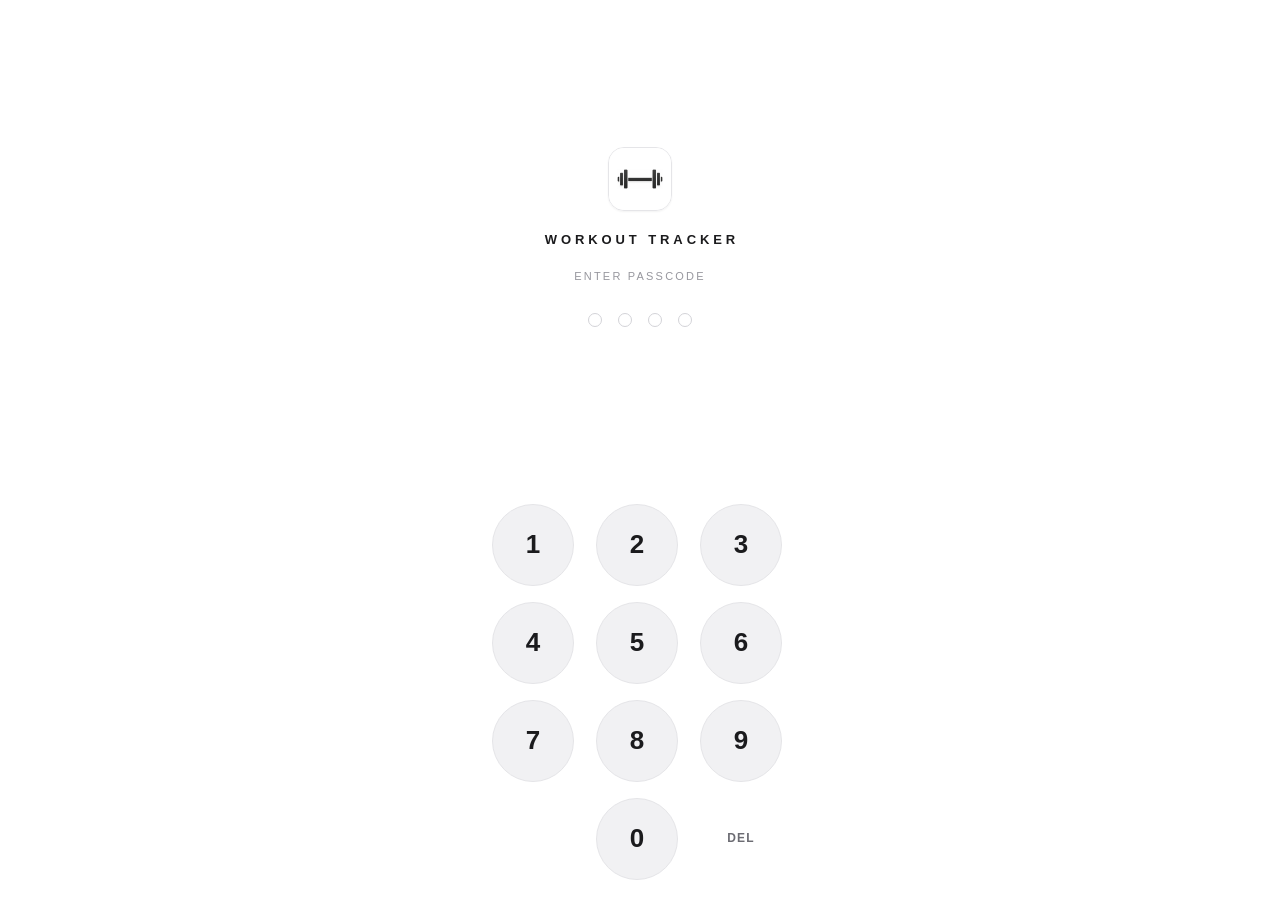
==== commit 2af7db7f: "Add files via upload" ====
--- a/index.html
+++ b/index.html
@@ -3,30 +3,31 @@
 <head>
   <meta charset="utf-8" />
   <meta name="viewport" content="width=device-width, initial-scale=1, viewport-fit=cover, maximum-scale=1" />
-  <title>REDLINE · Training</title>
+  <title>Workout Tracker</title>
   <meta name="description" content="A personal training log built for the gym floor." />
 
-  <meta name="theme-color" content="#09090A" />
-  <meta name="color-scheme" content="dark" />
+  <meta name="theme-color" content="#FFFFFF" />
+  <meta name="color-scheme" content="light" />
 
   <!-- iOS standalone -->
   <meta name="apple-mobile-web-app-capable" content="yes" />
   <meta name="mobile-web-app-capable" content="yes" />
-  <meta name="apple-mobile-web-app-status-bar-style" content="black-translucent" />
-  <meta name="apple-mobile-web-app-title" content="REDLINE" />
+  <meta name="apple-mobile-web-app-status-bar-style" content="default" />
+  <meta name="apple-mobile-web-app-title" content="Workout" />
   <link rel="apple-touch-icon" href="./icons/apple-touch-icon.png" />
 
   <link rel="manifest" href="./manifest.webmanifest" />
-  <link rel="icon" href="./icons/icon-192.png" />
+  <link rel="icon" href="./icons/favicon-64.png" sizes="64x64" />
+  <link rel="icon" href="./icons/icon-192.png" sizes="192x192" />
   <link rel="stylesheet" href="./css/styles.css" />
 </head>
 <body>
   <main id="app" aria-live="polite"></main>
 
   <noscript>
-    <div style="padding:40px 20px;font-family:-apple-system,sans-serif;color:#F6F6F4">
+    <div style="padding:40px 20px;font-family:-apple-system,sans-serif;color:#1B1B1D">
       <h1 style="text-transform:uppercase;letter-spacing:-0.02em">JavaScript required</h1>
-      <p style="color:#93939A">REDLINE stores and calculates everything on your device, so it needs JavaScript enabled.</p>
+      <p style="color:#6C6C73">Workout Tracker stores and calculates everything on your device, so it needs JavaScript enabled.</p>
     </div>
   </noscript>
 
--- a/css/styles.css
+++ b/css/styles.css
@@ -1,35 +1,35 @@
 /* ============================================================================
-   REDLINE — design system
-   Black foundation, off-white type, one red that only appears where something
-   is active, complete or record-breaking.
+   WORKOUT TRACKER — design system
+   Light, high-contrast, one orange used only where something is active,
+   complete or record-breaking.
    ========================================================================== */
 
 :root {
   /* surfaces */
-  --bg:            #09090A;
-  --surface:       #121214;
-  --surface-2:     #1A1A1D;
-  --surface-3:     #232327;
+  --bg:            #F9F9FA;
+  --surface:       #FFFFFF;
+  --surface-2:     #FFFFFF;
+  --surface-3:     #F1F1F3;
 
   /* type */
-  --text:          #F6F6F4;
-  --text-muted:    #93939A;
-  --text-dim:      #5E5E66;
+  --text:          #1B1B1D;
+  --text-muted:    #6C6C73;
+  --text-dim:      #97979E;
 
   /* lines */
-  --border:        #26262B;
-  --border-strong: #35353C;
+  --border:        #E5E5E8;
+  --border-strong: #D3D3D8;
 
   /* accent + status */
-  --accent:        #ED1C24;
-  --accent-bright: #FF3A41;
-  --accent-dark:   #A20F16;
-  --accent-soft:   rgba(237, 28, 36, 0.12);
-  --accent-line:   rgba(237, 28, 36, 0.35);
-  --success:       #2FD07C;
-  --success-soft:  rgba(47, 208, 124, 0.12);
-  --warning:       #F5B33C;
-  --danger:        #ED1C24;
+  --accent:        #F26228;
+  --accent-bright: #FF7440;
+  --accent-dark:   #C74A18;
+  --accent-soft:   rgba(242, 98, 40, 0.10);
+  --accent-line:   rgba(242, 98, 40, 0.55);
+  --success:       #12A150;
+  --success-soft:  rgba(18, 161, 80, 0.12);
+  --warning:       #C77700;
+  --danger:        #DC2626;
 
   /* geometry */
   --r-sm: 8px;
@@ -52,7 +52,8 @@
   --sar: env(safe-area-inset-right, 0px);
 
   --nav-h: 62px;
-  --shadow: 0 18px 48px rgba(0, 0, 0, 0.6);
+  --shadow: 0 18px 44px rgba(20, 20, 25, 0.14);
+  --shadow-sm: 0 1px 2px rgba(20, 20, 25, 0.05);
 }
 
 /* ---------------------------------------------------------------- reset */
@@ -168,7 +169,7 @@
   align-items: center;
   gap: var(--s3);
   padding: calc(var(--sat) + 10px) var(--s4) 10px;
-  background: rgba(9, 9, 10, 0.94);
+  background: rgba(249, 249, 250, 0.92);
   backdrop-filter: saturate(160%) blur(14px);
   -webkit-backdrop-filter: saturate(160%) blur(14px);
   border-bottom: 1px solid var(--border);
@@ -184,7 +185,7 @@
   color: var(--text-muted);
   transition: background .15s ease, color .15s ease;
 }
-.icon-btn:active { background: var(--surface-2); color: var(--text); }
+.icon-btn:active { background: var(--surface-3); color: var(--text); }
 .icon-btn svg { width: 22px; height: 22px; }
 
 /* --------------------------------------------------------------- buttons */
@@ -207,6 +208,7 @@
   transition: transform .12s ease, background .15s ease, border-color .15s ease;
 }
 .btn:active { transform: scale(0.985); background: var(--surface-3); }
+.btn:not(.btn-primary):not(.btn-ghost) { box-shadow: var(--shadow-sm); }
 
 .btn-block { display: flex; width: 100%; }
 .btn-lg { min-height: 60px; font-size: 15px; letter-spacing: 0.14em; border-radius: var(--r); }
@@ -215,7 +217,7 @@
   background: var(--accent);
   border-color: var(--accent);
   color: #fff;
-  box-shadow: 0 10px 30px -12px rgba(237, 28, 36, 0.85);
+  box-shadow: 0 10px 26px -12px rgba(242, 98, 40, 0.75);
 }
 .btn-primary:active { background: var(--accent-dark); border-color: var(--accent-dark); }
 
@@ -231,9 +233,10 @@
   border: 1px solid var(--border);
   border-radius: var(--r);
   padding: var(--s4);
+  box-shadow: var(--shadow-sm);
 }
 .card.flush { padding: 0; overflow: hidden; }
-.card.active { border-color: var(--accent-line); background: var(--surface-2); }
+.card.active { border-color: var(--accent-line); }
 .card.tappable { transition: border-color .15s ease, transform .12s ease; }
 .card.tappable:active { transform: scale(0.995); border-color: var(--border-strong); }
 
@@ -249,7 +252,7 @@
   width: 100%;
 }
 .list-item:last-child { border-bottom: 0; }
-.list-item:active { background: var(--surface-2); }
+.list-item:active { background: var(--surface-3); }
 .list-item .chev { color: var(--text-dim); font-size: 18px; }
 
 .badge {
@@ -289,7 +292,7 @@
   display: grid;
   grid-template-columns: repeat(4, 1fr);
   padding-bottom: var(--sab);
-  background: rgba(10, 10, 11, 0.92);
+  background: rgba(255, 255, 255, 0.94);
   backdrop-filter: saturate(160%) blur(18px);
   -webkit-backdrop-filter: saturate(160%) blur(18px);
   border-top: 1px solid var(--border);
@@ -341,7 +344,7 @@
   width: 64px; height: 64px; border-radius: 50%;
   display: grid; place-items: center;
   background: var(--accent); color: #fff;
-  box-shadow: 0 14px 40px -14px rgba(237, 28, 36, 0.9);
+  box-shadow: 0 14px 34px -14px rgba(242, 98, 40, 0.85);
   animation: pop .4s cubic-bezier(.2,1.3,.4,1);
 }
 
@@ -352,9 +355,10 @@
   border: 1px solid var(--border);
   border-radius: var(--r);
   overflow: hidden;
+  box-shadow: var(--shadow-sm);
   transition: border-color .2s ease, background .2s ease;
 }
-.ex-card.open { border-color: var(--accent-line); background: var(--surface-2); }
+.ex-card.open { border-color: var(--accent); box-shadow: 0 6px 22px -12px rgba(242, 98, 40, 0.55); }
 .ex-card.done { border-color: var(--border); }
 .ex-card.done .ex-head .nm { color: var(--text-muted); }
 
@@ -399,7 +403,7 @@
 }
 
 .last-session {
-  background: var(--bg);
+  background: var(--surface-3);
   border: 1px solid var(--border);
   border-radius: var(--r-sm);
   padding: var(--s3);
@@ -409,7 +413,7 @@
 .ls-sets { display: flex; flex-wrap: wrap; gap: 6px; }
 .ls-set {
   font-size: 12.5px; font-weight: 600; font-variant-numeric: tabular-nums;
-  background: var(--surface-2); border: 1px solid var(--border);
+  background: var(--surface); border: 1px solid var(--border);
   padding: 4px 8px; border-radius: 6px; color: var(--text-muted);
 }
 
@@ -437,7 +441,7 @@
   display: grid;
   grid-template-columns: 32px minmax(0, 1fr) 32px;
   align-items: center;
-  background: var(--bg);
+  background: var(--surface-3);
   border: 1px solid var(--border);
   border-radius: var(--r-sm);
   height: 52px;
@@ -467,13 +471,14 @@
 .stepper input::placeholder { color: var(--text-dim); font-weight: 600; opacity: 1; }
 .stepper:focus-within { border-color: var(--border-strong); }
 .set-row.is-done .stepper { background: var(--surface); border-color: var(--border); }
+.set-row.is-done .setno { color: var(--accent); }
 .set-row.is-done .stepper input { color: var(--text-muted); }
 
 .check {
   width: 46px; height: 52px;
   border-radius: var(--r-sm);
   border: 1px solid var(--border-strong);
-  background: var(--bg);
+  background: var(--surface);
   display: grid; place-items: center;
   color: var(--text-dim);
   transition: background .16s ease, color .16s ease, border-color .16s ease, transform .12s ease;
@@ -503,8 +508,9 @@
   left: 0; right: 0;
   bottom: calc(var(--nav-h) + var(--sab));
   z-index: 45;
-  background: var(--surface-2);
-  border-top: 1px solid var(--accent-line);
+  background: var(--surface);
+  border-top: 1px solid var(--border);
+  box-shadow: 0 -8px 26px rgba(20, 20, 25, 0.08);
   padding: var(--s3) var(--s4);
   padding-left: calc(var(--s4) + var(--sal));
   padding-right: calc(var(--s4) + var(--sar));
@@ -519,7 +525,7 @@
   pointer-events: auto;
   transition: transform .28s cubic-bezier(.2,.9,.2,1);
 }
-.rest-dock.done { border-top-color: var(--accent); background: var(--accent-soft); }
+.rest-dock.done { border-top-color: var(--accent); background: #FFF3EE; }
 .rest-dock .rest-top { display: flex; align-items: center; gap: var(--s3); }
 .rest-dock .clock {
   font-size: 30px; font-weight: 800; letter-spacing: -0.02em;
@@ -535,7 +541,7 @@
 /* ------------------------------------------------------------- sheets */
 .scrim {
   position: fixed; inset: 0; z-index: 60;
-  background: rgba(0, 0, 0, 0.66);
+  background: rgba(20, 20, 25, 0.42);
   backdrop-filter: blur(3px);
   -webkit-backdrop-filter: blur(3px);
   opacity: 0;
@@ -587,7 +593,7 @@
 .input, .select, .textarea {
   width: 100%;
   min-height: var(--tap);
-  background: var(--bg);
+  background: var(--surface-3);
   border: 1px solid var(--border);
   border-radius: var(--r-sm);
   padding: 12px var(--s3);
@@ -597,9 +603,9 @@
   appearance: none;
 }
 .textarea { min-height: 88px; resize: vertical; line-height: 1.5; }
-.input:focus, .select:focus, .textarea:focus { outline: none; border-color: var(--border-strong); background: var(--surface); }
+.input:focus, .select:focus, .textarea:focus { outline: none; border-color: var(--accent); background: var(--surface); }
 .select {
-  background-image: url("data:image/svg+xml,%3Csvg xmlns='http://www.w3.org/2000/svg' viewBox='0 0 24 24' fill='none' stroke='%2393939A' stroke-width='2'%3E%3Cpath d='M6 9l6 6 6-6'/%3E%3C/svg%3E");
+  background-image: url("data:image/svg+xml,%3Csvg xmlns='http://www.w3.org/2000/svg' viewBox='0 0 24 24' fill='none' stroke='%236C6C73' stroke-width='2'%3E%3Cpath d='M6 9l6 6 6-6'/%3E%3C/svg%3E");
   background-repeat: no-repeat;
   background-position: right 12px center;
   background-size: 18px;
@@ -614,7 +620,7 @@
   display: grid;
   grid-auto-flow: column;
   gap: 4px;
-  background: var(--bg);
+  background: var(--surface-3);
   border: 1px solid var(--border);
   border-radius: var(--r-sm);
   padding: 4px;
@@ -642,7 +648,7 @@
   padding: 0 14px;
   border-radius: 999px;
   border: 1px solid var(--border);
-  background: var(--surface-2);
+  background: var(--surface);
   color: var(--text-muted);
   font-size: 12px; font-weight: 700; letter-spacing: 0.08em; text-transform: uppercase;
   display: inline-flex; align-items: center;
@@ -659,7 +665,7 @@
 .switch {
   width: 50px; height: 30px; flex: none;
   border-radius: 999px;
-  background: var(--surface-3);
+  background: var(--border-strong);
   border: 1px solid var(--border);
   position: relative;
   transition: background .2s ease, border-color .2s ease;
@@ -668,7 +674,8 @@
   content: '';
   position: absolute; top: 3px; left: 3px;
   width: 22px; height: 22px; border-radius: 50%;
-  background: var(--text-muted);
+  background: #FFFFFF;
+  box-shadow: 0 1px 3px rgba(0,0,0,.2);
   transition: transform .2s cubic-bezier(.2,.9,.2,1), background .2s ease;
 }
 .switch[aria-checked="true"] { background: var(--accent); border-color: var(--accent); }
@@ -703,8 +710,9 @@
   pointer-events: none;
 }
 .toast {
-  background: var(--surface-3);
-  border: 1px solid var(--border-strong);
+  background: #1B1B1D;
+  color: #FFFFFF;
+  border: 1px solid #1B1B1D;
   border-radius: var(--r);
   padding: 13px var(--s4);
   font-size: 13.5px; font-weight: 600;
@@ -718,33 +726,39 @@
 .chart { width: 100%; height: 150px; display: block; }
 .chart .grid { stroke: var(--border); stroke-width: 1; }
 .chart .line { fill: none; stroke: var(--accent); stroke-width: 2.5; stroke-linecap: round; stroke-linejoin: round; }
-.chart .area { fill: url(#redfade); }
+.chart .area { fill: url(#accentfade); }
 .chart .pt { fill: var(--accent); }
 .chart .lbl { fill: var(--text-dim); font-size: 9px; font-weight: 700; letter-spacing: 0.1em; }
 
 .bars { display: flex; align-items: flex-end; gap: 6px; height: 62px; }
-.bars .b { flex: 1; background: var(--surface-3); border-radius: 3px 3px 0 0; position: relative; min-height: 3px; }
+.bars .b { flex: 1; background: var(--border); border-radius: 3px 3px 0 0; position: relative; min-height: 3px; }
 .bars .b.on { background: var(--accent); }
 
 /* ----------------------------------------------------------- lock screen */
 .lock {
   position: fixed; inset: 0; z-index: 100;
-  background: var(--bg);
+  background: var(--surface);
   display: flex; flex-direction: column;
   padding: calc(var(--sat) + 8px) var(--s5) calc(var(--sab) + var(--s5));
 }
 .lock-top { flex: 1; display: flex; flex-direction: column; align-items: center; justify-content: center; gap: var(--s5); }
+.lock-logo {
+  width: 64px; height: 64px;
+  border-radius: 16px;
+  border: 1px solid var(--border);
+  box-shadow: var(--shadow-sm);
+}
 .lock-mark {
-  font-size: 13px; font-weight: 800; letter-spacing: 0.42em; text-transform: uppercase;
+  font-size: 13px; font-weight: 800; letter-spacing: 0.3em; text-transform: uppercase;
   color: var(--text);
-  padding-left: 0.42em;
-}
-.lock-mark b { color: var(--accent); font-weight: 800; }
+  padding-left: 0.3em;
+}
 .lock-sub { font-size: 11px; letter-spacing: 0.2em; text-transform: uppercase; color: var(--text-dim); }
 .dots { display: flex; gap: 16px; margin-top: var(--s2); }
 .dots i {
   width: 14px; height: 14px; border-radius: 50%;
   border: 1.5px solid var(--border-strong);
+  background: var(--surface);
   transition: background .15s ease, border-color .15s ease, transform .15s ease;
 }
 .dots i.filled { background: var(--accent); border-color: var(--accent); transform: scale(1.08); }
@@ -763,14 +777,14 @@
   aspect-ratio: 1 / 1;
   max-height: 82px;
   border-radius: 50%;
-  background: var(--surface);
+  background: var(--surface-3);
   border: 1px solid var(--border);
   font-size: 26px; font-weight: 600;
   font-variant-numeric: tabular-nums;
   display: grid; place-items: center;
   transition: background .12s ease, transform .1s ease;
 }
-.key:active { background: var(--surface-3); transform: scale(0.96); }
+.key:active { background: var(--border-strong); transform: scale(0.96); }
 .key.blank { background: none; border: 0; pointer-events: none; }
 .key.fn { font-size: 12px; font-weight: 800; letter-spacing: 0.1em; background: none; border-color: transparent; color: var(--text-muted); }
 
@@ -780,7 +794,7 @@
 .kv .k { font-size: 13px; color: var(--text-muted); }
 .kv .v { font-size: 13.5px; font-weight: 700; font-variant-numeric: tabular-nums; }
 
-.stat-grid { display: grid; grid-template-columns: repeat(3, 1fr); gap: 1px; background: var(--border); border: 1px solid var(--border); border-radius: var(--r); overflow: hidden; }
+.stat-grid { display: grid; grid-template-columns: repeat(3, 1fr); gap: 1px; background: var(--border); border: 1px solid var(--border); border-radius: var(--r); overflow: hidden; box-shadow: var(--shadow-sm); }
 .stat-grid .cell { background: var(--surface); padding: var(--s4) var(--s3); text-align: center; }
 .stat-grid .v { font-size: 21px; font-weight: 800; letter-spacing: -0.02em; font-variant-numeric: tabular-nums; }
 .stat-grid .k { font-size: 9.5px; font-weight: 800; letter-spacing: 0.14em; color: var(--text-dim); text-transform: uppercase; margin-top: 3px; }
@@ -804,7 +818,7 @@
 .ex-image {
   width: 100%;
   aspect-ratio: 16 / 10;
-  background: var(--surface-2);
+  background: var(--surface-3);
   border: 1px solid var(--border);
   border-radius: var(--r);
   display: grid; place-items: center;
@@ -818,13 +832,16 @@
 .thumb {
   width: 44px; height: 44px; flex: none;
   border-radius: var(--r-sm);
-  background: var(--surface-2);
+  background: var(--surface-3);
   border: 1px solid var(--border);
   display: grid; place-items: center;
   font-size: 12px; font-weight: 800; color: var(--text-dim);
   overflow: hidden;
 }
-.thumb img { width: 100%; height: 100%; object-fit: cover; }
+.thumb img { width: 100%; height: 100%; object-fit: cover; background: #fff; }
+.thumb.sm { width: 38px; height: 38px; border-radius: 7px; }
+.ex-head .thumb { margin-right: 2px; }
+.img-credit { font-size: 10.5px; color: var(--text-dim); margin-top: 8px; letter-spacing: .02em; }
 
 /* ------------------------------------------------------------ animation */
 @keyframes pop { 0% { transform: scale(0.7); opacity: 0; } 100% { transform: scale(1); opacity: 1; } }
@@ -836,8 +853,8 @@
   40%, 60% { transform: translateX(7px); }
 }
 @keyframes pulse { 50% { opacity: 0.45; } }
-@keyframes flash-red { 0% { background: var(--accent-soft); } 100% { background: transparent; } }
-.flash { animation: flash-red .6s ease; }
+@keyframes flash-accent { 0% { background: var(--accent-soft); } 100% { background: transparent; } }
+.flash { animation: flash-accent .6s ease; }
 
 @media (prefers-reduced-motion: reduce) {
   *, *::before, *::after {
@@ -856,6 +873,6 @@
   .sheet.show { transform: translate(-50%, 0); }
   .rest-dock { max-width: 680px; left: 50%; transform: translate(-50%, 110%); }
   .rest-dock.up { transform: translate(-50%, 0); }
-  .key:hover { background: var(--surface-2); }
-  .list-item:hover { background: var(--surface-2); }
-}
+  .key:hover { background: var(--border); }
+  .list-item:hover { background: var(--surface-3); }
+}
